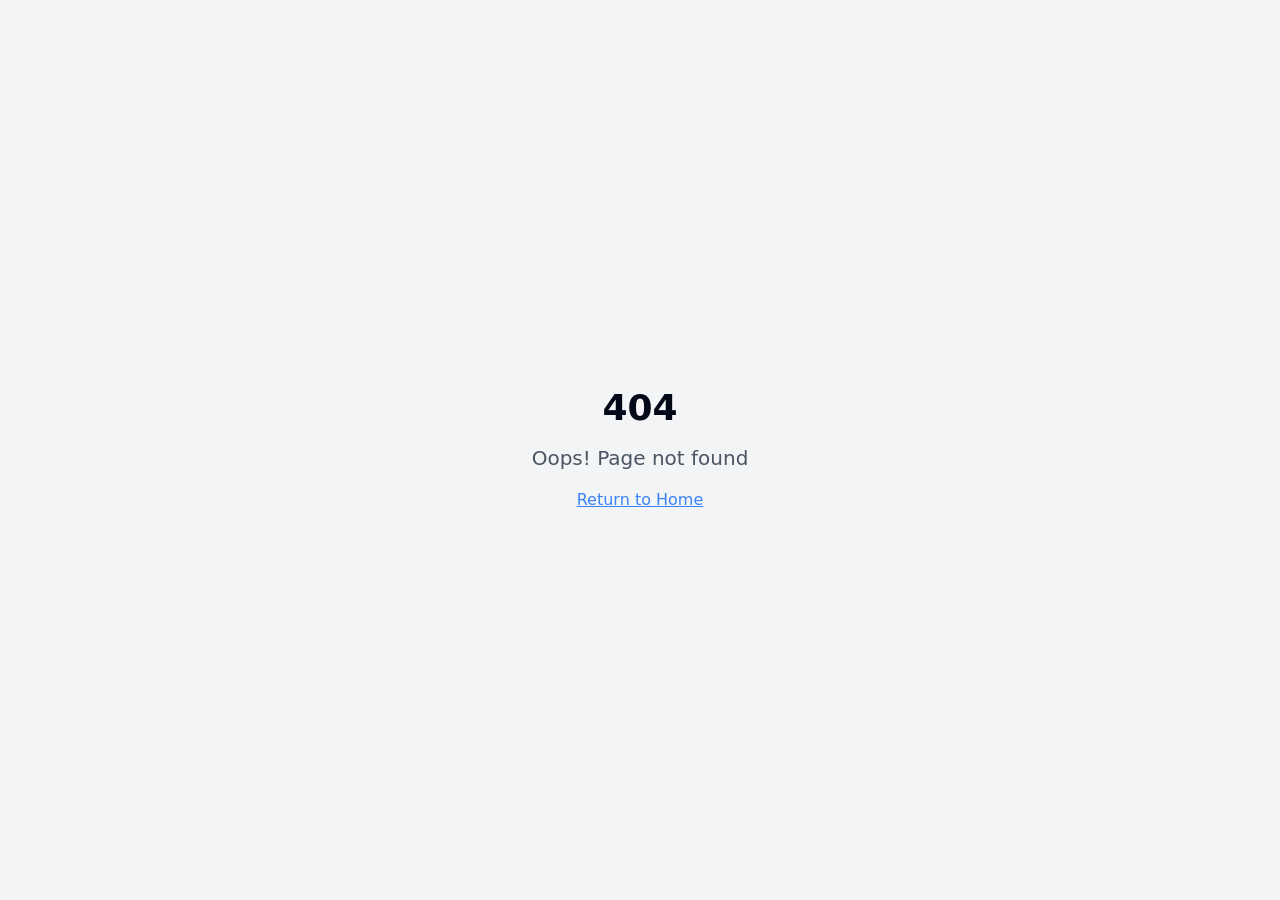
==== index.html @ a204a1ae "Add files via upload" ====
<!DOCTYPE html>
<html lang="en">
  <head>
    <meta charset="UTF-8" />
    <meta name="viewport" content="width=device-width, initial-scale=1.0" />
    <title>Pineappltech | Software & Design Solutions</title>
    <meta name="description" content="Pineappltech - Innovative software and design solutions based in Legazpi City, Philippines." />
    <meta name="author" content="Pineappltech" />

    <meta property="og:title" content="Pineappltech | Software & Design Solutions" />
    <meta property="og:description" content="Innovative software and design solutions based in Legazpi City, Philippines." />
    <meta property="og:type" content="website" />
    <meta property="og:image" content="https://lovable.dev/opengraph-image-p98pqg.png" />

    <meta name="twitter:card" content="summary_large_image" />
    <meta name="twitter:site" content="@pineappltech" />
    <meta name="twitter:image" content="https://lovable.dev/opengraph-image-p98pqg.png" />
    <script type="module" crossorigin src="/assets/index-z-Ep_BTR.js"></script>
    <link rel="stylesheet" crossorigin href="/assets/index-D2oBpEpX.css">
  </head>

  <body>
    <div id="root"></div>
    <!-- IMPORTANT: DO NOT REMOVE THIS SCRIPT TAG OR THIS VERY COMMENT! -->
    <script src="https://cdn.gpteng.co/gptengineer.js" type="module"></script>
  </body>
</html>
---- assets/index-D2oBpEpX.css ----
*,:before,:after{--tw-border-spacing-x: 0;--tw-border-spacing-y: 0;--tw-translate-x: 0;--tw-translate-y: 0;--tw-rotate: 0;--tw-skew-x: 0;--tw-skew-y: 0;--tw-scale-x: 1;--tw-scale-y: 1;--tw-pan-x: ;--tw-pan-y: ;--tw-pinch-zoom: ;--tw-scroll-snap-strictness: proximity;--tw-gradient-from-position: ;--tw-gradient-via-position: ;--tw-gradient-to-position: ;--tw-ordinal: ;--tw-slashed-zero: ;--tw-numeric-figure: ;--tw-numeric-spacing: ;--tw-numeric-fraction: ;--tw-ring-inset: ;--tw-ring-offset-width: 0px;--tw-ring-offset-color: #fff;--tw-ring-color: rgb(59 130 246 / .5);--tw-ring-offset-shadow: 0 0 #0000;--tw-ring-shadow: 0 0 #0000;--tw-shadow: 0 0 #0000;--tw-shadow-colored: 0 0 #0000;--tw-blur: ;--tw-brightness: ;--tw-contrast: ;--tw-grayscale: ;--tw-hue-rotate: ;--tw-invert: ;--tw-saturate: ;--tw-sepia: ;--tw-drop-shadow: ;--tw-backdrop-blur: ;--tw-backdrop-brightness: ;--tw-backdrop-contrast: ;--tw-backdrop-grayscale: ;--tw-backdrop-hue-rotate: ;--tw-backdrop-invert: ;--tw-backdrop-opacity: ;--tw-backdrop-saturate: ;--tw-backdrop-sepia: ;--tw-contain-size: ;--tw-contain-layout: ;--tw-contain-paint: ;--tw-contain-style: }::backdrop{--tw-border-spacing-x: 0;--tw-border-spacing-y: 0;--tw-translate-x: 0;--tw-translate-y: 0;--tw-rotate: 0;--tw-skew-x: 0;--tw-skew-y: 0;--tw-scale-x: 1;--tw-scale-y: 1;--tw-pan-x: ;--tw-pan-y: ;--tw-pinch-zoom: ;--tw-scroll-snap-strictness: proximity;--tw-gradient-from-position: ;--tw-gradient-via-position: ;--tw-gradient-to-position: ;--tw-ordinal: ;--tw-slashed-zero: ;--tw-numeric-figure: ;--tw-numeric-spacing: ;--tw-numeric-fraction: ;--tw-ring-inset: ;--tw-ring-offset-width: 0px;--tw-ring-offset-color: #fff;--tw-ring-color: rgb(59 130 246 / .5);--tw-ring-offset-shadow: 0 0 #0000;--tw-ring-shadow: 0 0 #0000;--tw-shadow: 0 0 #0000;--tw-shadow-colored: 0 0 #0000;--tw-blur: ;--tw-brightness: ;--tw-contrast: ;--tw-grayscale: ;--tw-hue-rotate: ;--tw-invert: ;--tw-saturate: ;--tw-sepia: ;--tw-drop-shadow: ;--tw-backdrop-blur: ;--tw-backdrop-brightness: ;--tw-backdrop-contrast: ;--tw-backdrop-grayscale: ;--tw-backdrop-hue-rotate: ;--tw-backdrop-invert: ;--tw-backdrop-opacity: ;--tw-backdrop-saturate: ;--tw-backdrop-sepia: ;--tw-contain-size: ;--tw-contain-layout: ;--tw-contain-paint: ;--tw-contain-style: }*,:before,:after{box-sizing:border-box;border-width:0;border-style:solid;border-color:#e5e7eb}:before,:after{--tw-content: ""}html,:host{line-height:1.5;-webkit-text-size-adjust:100%;-moz-tab-size:4;-o-tab-size:4;tab-size:4;font-family:ui-sans-serif,system-ui,sans-serif,"Apple Color Emoji","Segoe UI Emoji",Segoe UI Symbol,"Noto Color Emoji";font-feature-settings:normal;font-variation-settings:normal;-webkit-tap-highlight-color:transparent}body{margin:0;line-height:inherit}hr{height:0;color:inherit;border-top-width:1px}abbr:where([title]){-webkit-text-decoration:underline dotted;text-decoration:underline dotted}h1,h2,h3,h4,h5,h6{font-size:inherit;font-weight:inherit}a{color:inherit;text-decoration:inherit}b,strong{font-weight:bolder}code,kbd,samp,pre{font-family:ui-monospace,SFMono-Regular,Menlo,Monaco,Consolas,Liberation Mono,Courier New,monospace;font-feature-settings:normal;font-variation-settings:normal;font-size:1em}small{font-size:80%}sub,sup{font-size:75%;line-height:0;position:relative;vertical-align:baseline}sub{bottom:-.25em}sup{top:-.5em}table{text-indent:0;border-color:inherit;border-collapse:collapse}button,input,optgroup,select,textarea{font-family:inherit;font-feature-settings:inherit;font-variation-settings:inherit;font-size:100%;font-weight:inherit;line-height:inherit;letter-spacing:inherit;color:inherit;margin:0;padding:0}button,select{text-transform:none}button,input:where([type=button]),input:where([type=reset]),input:where([type=submit]){-webkit-appearance:button;background-color:transparent;background-image:none}:-moz-focusring{outline:auto}:-moz-ui-invalid{box-shadow:none}progress{vertical-align:baseline}::-webkit-inner-spin-button,::-webkit-outer-spin-button{height:auto}[type=search]{-webkit-appearance:textfield;outline-offset:-2px}::-webkit-search-decoration{-webkit-appearance:none}::-webkit-file-upload-button{-webkit-appearance:button;font:inherit}summary{display:list-item}blockquote,dl,dd,h1,h2,h3,h4,h5,h6,hr,figure,p,pre{margin:0}fieldset{margin:0;padding:0}legend{padding:0}ol,ul,menu{list-style:none;margin:0;padding:0}dialog{padding:0}textarea{resize:vertical}input::-moz-placeholder,textarea::-moz-placeholder{opacity:1;color:#9ca3af}input::placeholder,textarea::placeholder{opacity:1;color:#9ca3af}button,[role=button]{cursor:pointer}:disabled{cursor:default}img,svg,video,canvas,audio,iframe,embed,object{display:block;vertical-align:middle}img,video{max-width:100%;height:auto}[hidden]:where(:not([hidden=until-found])){display:none}:root{--background: 0 0% 100%;--foreground: 222.2 84% 4.9%;--card: 0 0% 100%;--card-foreground: 222.2 84% 4.9%;--popover: 0 0% 100%;--popover-foreground: 222.2 84% 4.9%;--primary: 222.2 47.4% 11.2%;--primary-foreground: 210 40% 98%;--secondary: 210 40% 96.1%;--secondary-foreground: 222.2 47.4% 11.2%;--muted: 210 40% 96.1%;--muted-foreground: 215.4 16.3% 46.9%;--accent: 210 40% 96.1%;--accent-foreground: 222.2 47.4% 11.2%;--destructive: 0 84.2% 60.2%;--destructive-foreground: 210 40% 98%;--border: 214.3 31.8% 91.4%;--input: 214.3 31.8% 91.4%;--ring: 222.2 84% 4.9%;--radius: .5rem;--sidebar-background: 0 0% 98%;--sidebar-foreground: 240 5.3% 26.1%;--sidebar-primary: 240 5.9% 10%;--sidebar-primary-foreground: 0 0% 98%;--sidebar-accent: 240 4.8% 95.9%;--sidebar-accent-foreground: 240 5.9% 10%;--sidebar-border: 220 13% 91%;--sidebar-ring: 217.2 91.2% 59.8%}.dark{--background: 222.2 84% 4.9%;--foreground: 210 40% 98%;--card: 222.2 84% 4.9%;--card-foreground: 210 40% 98%;--popover: 222.2 84% 4.9%;--popover-foreground: 210 40% 98%;--primary: 210 40% 98%;--primary-foreground: 222.2 47.4% 11.2%;--secondary: 217.2 32.6% 17.5%;--secondary-foreground: 210 40% 98%;--muted: 217.2 32.6% 17.5%;--muted-foreground: 215 20.2% 65.1%;--accent: 217.2 32.6% 17.5%;--accent-foreground: 210 40% 98%;--destructive: 0 62.8% 30.6%;--destructive-foreground: 210 40% 98%;--border: 217.2 32.6% 17.5%;--input: 217.2 32.6% 17.5%;--ring: 212.7 26.8% 83.9%;--sidebar-background: 240 5.9% 10%;--sidebar-foreground: 240 4.8% 95.9%;--sidebar-primary: 224.3 76.3% 48%;--sidebar-primary-foreground: 0 0% 100%;--sidebar-accent: 240 3.7% 15.9%;--sidebar-accent-foreground: 240 4.8% 95.9%;--sidebar-border: 240 3.7% 15.9%;--sidebar-ring: 217.2 91.2% 59.8%}*{border-color:hsl(var(--border))}body{background-color:hsl(var(--background));color:hsl(var(--foreground))}.container{width:100%;margin-right:auto;margin-left:auto;padding-right:2rem;padding-left:2rem}@media (min-width: 1400px){.container{max-width:1400px}}.sr-only{position:absolute;width:1px;height:1px;padding:0;margin:-1px;overflow:hidden;clip:rect(0,0,0,0);white-space:nowrap;border-width:0}.pointer-events-none{pointer-events:none}.pointer-events-auto{pointer-events:auto}.visible{visibility:visible}.invisible{visibility:hidden}.fixed{position:fixed}.absolute{position:absolute}.relative{position:relative}.-inset-4{top:-1rem;right:-1rem;bottom:-1rem;left:-1rem}.inset-0{top:0;right:0;bottom:0;left:0}.inset-x-0{left:0;right:0}.inset-y-0{top:0;bottom:0}.-bottom-12{bottom:-3rem}.-left-12{left:-3rem}.-right-12{right:-3rem}.-top-12{top:-3rem}.bottom-0{bottom:0}.bottom-10{bottom:2.5rem}.left-0{left:0}.left-1{left:.25rem}.left-1\/2{left:50%}.left-2{left:.5rem}.left-\[50\%\]{left:50%}.right-0{right:0}.right-1{right:.25rem}.right-2{right:.5rem}.right-3{right:.75rem}.right-4{right:1rem}.top-0{top:0}.top-1\.5{top:.375rem}.top-1\/2{top:50%}.top-2{top:.5rem}.top-3\.5{top:.875rem}.top-4{top:1rem}.top-\[1px\]{top:1px}.top-\[50\%\]{top:50%}.top-\[60\%\]{top:60%}.top-full{top:100%}.z-10{z-index:10}.z-20{z-index:20}.z-50{z-index:50}.z-\[100\]{z-index:100}.z-\[1\]{z-index:1}.order-1{order:1}.order-2{order:2}.-mx-1{margin-left:-.25rem;margin-right:-.25rem}.mx-2{margin-left:.5rem;margin-right:.5rem}.mx-3\.5{margin-left:.875rem;margin-right:.875rem}.mx-auto{margin-left:auto;margin-right:auto}.my-0\.5{margin-top:.125rem;margin-bottom:.125rem}.my-1{margin-top:.25rem;margin-bottom:.25rem}.my-6{margin-top:1.5rem;margin-bottom:1.5rem}.-ml-4{margin-left:-1rem}.-mt-4{margin-top:-1rem}.mb-1{margin-bottom:.25rem}.mb-12{margin-bottom:3rem}.mb-2{margin-bottom:.5rem}.mb-3{margin-bottom:.75rem}.mb-4{margin-bottom:1rem}.mb-6{margin-bottom:1.5rem}.mb-8{margin-bottom:2rem}.ml-1{margin-left:.25rem}.ml-auto{margin-left:auto}.mr-2{margin-right:.5rem}.mr-3{margin-right:.75rem}.mt-1{margin-top:.25rem}.mt-1\.5{margin-top:.375rem}.mt-12{margin-top:3rem}.mt-2{margin-top:.5rem}.mt-24{margin-top:6rem}.mt-3{margin-top:.75rem}.mt-4{margin-top:1rem}.mt-6{margin-top:1.5rem}.mt-8{margin-top:2rem}.mt-auto{margin-top:auto}.block{display:block}.flex{display:flex}.inline-flex{display:inline-flex}.table{display:table}.grid{display:grid}.hidden{display:none}.aspect-square{aspect-ratio:1 / 1}.aspect-video{aspect-ratio:16 / 9}.size-4{width:1rem;height:1rem}.h-1{height:.25rem}.h-1\.5{height:.375rem}.h-10{height:2.5rem}.h-11{height:2.75rem}.h-12{height:3rem}.h-2{height:.5rem}.h-2\.5{height:.625rem}.h-3{height:.75rem}.h-3\.5{height:.875rem}.h-4{height:1rem}.h-40{height:10rem}.h-5{height:1.25rem}.h-6{height:1.5rem}.h-7{height:1.75rem}.h-8{height:2rem}.h-9{height:2.25rem}.h-\[1px\]{height:1px}.h-\[var\(--radix-navigation-menu-viewport-height\)\]{height:var(--radix-navigation-menu-viewport-height)}.h-\[var\(--radix-select-trigger-height\)\]{height:var(--radix-select-trigger-height)}.h-auto{height:auto}.h-full{height:100%}.h-px{height:1px}.h-svh{height:100svh}.max-h-96{max-height:24rem}.max-h-\[300px\]{max-height:300px}.max-h-screen{max-height:100vh}.min-h-0{min-height:0px}.min-h-\[120px\]{min-height:120px}.min-h-\[80px\]{min-height:80px}.min-h-\[90vh\]{min-height:90vh}.min-h-screen{min-height:100vh}.min-h-svh{min-height:100svh}.w-0{width:0px}.w-1{width:.25rem}.w-10{width:2.5rem}.w-11{width:2.75rem}.w-2{width:.5rem}.w-2\.5{width:.625rem}.w-3{width:.75rem}.w-3\.5{width:.875rem}.w-3\/4{width:75%}.w-4{width:1rem}.w-40{width:10rem}.w-5{width:1.25rem}.w-64{width:16rem}.w-7{width:1.75rem}.w-72{width:18rem}.w-8{width:2rem}.w-9{width:2.25rem}.w-\[--sidebar-width\]{width:var(--sidebar-width)}.w-\[100px\]{width:100px}.w-\[1px\]{width:1px}.w-auto{width:auto}.w-full{width:100%}.w-max{width:-moz-max-content;width:max-content}.w-px{width:1px}.min-w-0{min-width:0px}.min-w-5{min-width:1.25rem}.min-w-\[12rem\]{min-width:12rem}.min-w-\[8rem\]{min-width:8rem}.min-w-\[var\(--radix-select-trigger-width\)\]{min-width:var(--radix-select-trigger-width)}.max-w-2xl{max-width:42rem}.max-w-3xl{max-width:48rem}.max-w-\[--skeleton-width\]{max-width:var(--skeleton-width)}.max-w-\[200px\]{max-width:200px}.max-w-lg{max-width:32rem}.max-w-max{max-width:-moz-max-content;max-width:max-content}.max-w-xs{max-width:20rem}.flex-1{flex:1 1 0%}.shrink-0{flex-shrink:0}.grow{flex-grow:1}.grow-0{flex-grow:0}.basis-full{flex-basis:100%}.caption-bottom{caption-side:bottom}.border-collapse{border-collapse:collapse}.-translate-x-1\/2{--tw-translate-x: -50%;transform:translate(var(--tw-translate-x),var(--tw-translate-y)) rotate(var(--tw-rotate)) skew(var(--tw-skew-x)) skewY(var(--tw-skew-y)) scaleX(var(--tw-scale-x)) scaleY(var(--tw-scale-y))}.-translate-x-px{--tw-translate-x: -1px;transform:translate(var(--tw-translate-x),var(--tw-translate-y)) rotate(var(--tw-rotate)) skew(var(--tw-skew-x)) skewY(var(--tw-skew-y)) scaleX(var(--tw-scale-x)) scaleY(var(--tw-scale-y))}.-translate-y-1\/2{--tw-translate-y: -50%;transform:translate(var(--tw-translate-x),var(--tw-translate-y)) rotate(var(--tw-rotate)) skew(var(--tw-skew-x)) skewY(var(--tw-skew-y)) scaleX(var(--tw-scale-x)) scaleY(var(--tw-scale-y))}.translate-x-\[-50\%\]{--tw-translate-x: -50%;transform:translate(var(--tw-translate-x),var(--tw-translate-y)) rotate(var(--tw-rotate)) skew(var(--tw-skew-x)) skewY(var(--tw-skew-y)) scaleX(var(--tw-scale-x)) scaleY(var(--tw-scale-y))}.translate-x-px{--tw-translate-x: 1px;transform:translate(var(--tw-translate-x),var(--tw-translate-y)) rotate(var(--tw-rotate)) skew(var(--tw-skew-x)) skewY(var(--tw-skew-y)) scaleX(var(--tw-scale-x)) scaleY(var(--tw-scale-y))}.translate-y-\[-50\%\]{--tw-translate-y: -50%;transform:translate(var(--tw-translate-x),var(--tw-translate-y)) rotate(var(--tw-rotate)) skew(var(--tw-skew-x)) skewY(var(--tw-skew-y)) scaleX(var(--tw-scale-x)) scaleY(var(--tw-scale-y))}.rotate-45{--tw-rotate: 45deg;transform:translate(var(--tw-translate-x),var(--tw-translate-y)) rotate(var(--tw-rotate)) skew(var(--tw-skew-x)) skewY(var(--tw-skew-y)) scaleX(var(--tw-scale-x)) scaleY(var(--tw-scale-y))}.rotate-90{--tw-rotate: 90deg;transform:translate(var(--tw-translate-x),var(--tw-translate-y)) rotate(var(--tw-rotate)) skew(var(--tw-skew-x)) skewY(var(--tw-skew-y)) scaleX(var(--tw-scale-x)) scaleY(var(--tw-scale-y))}.transform{transform:translate(var(--tw-translate-x),var(--tw-translate-y)) rotate(var(--tw-rotate)) skew(var(--tw-skew-x)) skewY(var(--tw-skew-y)) scaleX(var(--tw-scale-x)) scaleY(var(--tw-scale-y))}@keyframes bounce{0%,to{transform:translateY(-25%);animation-timing-function:cubic-bezier(.8,0,1,1)}50%{transform:none;animation-timing-function:cubic-bezier(0,0,.2,1)}}.animate-bounce{animation:bounce 1s infinite}@keyframes fade-in{0%{opacity:0;transform:translateY(10px)}to{opacity:1;transform:translateY(0)}}.animate-fade-in{animation:fade-in .6s ease-out}@keyframes pulse{50%{opacity:.5}}.animate-pulse{animation:pulse 2s cubic-bezier(.4,0,.6,1) infinite}.cursor-default{cursor:default}.cursor-pointer{cursor:pointer}.touch-none{touch-action:none}.select-none{-webkit-user-select:none;-moz-user-select:none;user-select:none}.list-none{list-style-type:none}.grid-cols-1{grid-template-columns:repeat(1,minmax(0,1fr))}.grid-cols-2{grid-template-columns:repeat(2,minmax(0,1fr))}.flex-row{flex-direction:row}.flex-col{flex-direction:column}.flex-col-reverse{flex-direction:column-reverse}.flex-wrap{flex-wrap:wrap}.items-start{align-items:flex-start}.items-end{align-items:flex-end}.items-center{align-items:center}.items-stretch{align-items:stretch}.justify-center{justify-content:center}.justify-between{justify-content:space-between}.gap-1{gap:.25rem}.gap-1\.5{gap:.375rem}.gap-2{gap:.5rem}.gap-3{gap:.75rem}.gap-4{gap:1rem}.gap-6{gap:1.5rem}.gap-8{gap:2rem}.space-x-1>:not([hidden])~:not([hidden]){--tw-space-x-reverse: 0;margin-right:calc(.25rem * var(--tw-space-x-reverse));margin-left:calc(.25rem * calc(1 - var(--tw-space-x-reverse)))}.space-x-4>:not([hidden])~:not([hidden]){--tw-space-x-reverse: 0;margin-right:calc(1rem * var(--tw-space-x-reverse));margin-left:calc(1rem * calc(1 - var(--tw-space-x-reverse)))}.space-y-1>:not([hidden])~:not([hidden]){--tw-space-y-reverse: 0;margin-top:calc(.25rem * calc(1 - var(--tw-space-y-reverse)));margin-bottom:calc(.25rem * var(--tw-space-y-reverse))}.space-y-1\.5>:not([hidden])~:not([hidden]){--tw-space-y-reverse: 0;margin-top:calc(.375rem * calc(1 - var(--tw-space-y-reverse)));margin-bottom:calc(.375rem * var(--tw-space-y-reverse))}.space-y-2>:not([hidden])~:not([hidden]){--tw-space-y-reverse: 0;margin-top:calc(.5rem * calc(1 - var(--tw-space-y-reverse)));margin-bottom:calc(.5rem * var(--tw-space-y-reverse))}.space-y-3>:not([hidden])~:not([hidden]){--tw-space-y-reverse: 0;margin-top:calc(.75rem * calc(1 - var(--tw-space-y-reverse)));margin-bottom:calc(.75rem * var(--tw-space-y-reverse))}.space-y-4>:not([hidden])~:not([hidden]){--tw-space-y-reverse: 0;margin-top:calc(1rem * calc(1 - var(--tw-space-y-reverse)));margin-bottom:calc(1rem * var(--tw-space-y-reverse))}.overflow-auto{overflow:auto}.overflow-hidden{overflow:hidden}.overflow-y-auto{overflow-y:auto}.overflow-x-hidden{overflow-x:hidden}.whitespace-nowrap{white-space:nowrap}.break-words{overflow-wrap:break-word}.rounded-2xl{border-radius:1rem}.rounded-\[2px\]{border-radius:2px}.rounded-\[inherit\]{border-radius:inherit}.rounded-full{border-radius:9999px}.rounded-lg{border-radius:var(--radius)}.rounded-md{border-radius:calc(var(--radius) - 2px)}.rounded-sm{border-radius:calc(var(--radius) - 4px)}.rounded-xl{border-radius:.75rem}.rounded-t-\[10px\]{border-top-left-radius:10px;border-top-right-radius:10px}.rounded-tl-sm{border-top-left-radius:calc(var(--radius) - 4px)}.border{border-width:1px}.border-2{border-width:2px}.border-\[1\.5px\]{border-width:1.5px}.border-y{border-top-width:1px;border-bottom-width:1px}.border-b{border-bottom-width:1px}.border-l{border-left-width:1px}.border-r{border-right-width:1px}.border-t{border-top-width:1px}.border-dashed{border-style:dashed}.border-none{border-style:none}.border-\[--color-border\]{border-color:var(--color-border)}.border-border\/50{border-color:hsl(var(--border) / .5)}.border-destructive{border-color:hsl(var(--destructive))}.border-destructive\/50{border-color:hsl(var(--destructive) / .5)}.border-gray-800{--tw-border-opacity: 1;border-color:rgb(31 41 55 / var(--tw-border-opacity, 1))}.border-input{border-color:hsl(var(--input))}.border-pineappl-green{--tw-border-opacity: 1;border-color:rgb(40 167 69 / var(--tw-border-opacity, 1))}.border-primary{border-color:hsl(var(--primary))}.border-sidebar-border{border-color:hsl(var(--sidebar-border))}.border-transparent{border-color:transparent}.border-l-transparent{border-left-color:transparent}.border-t-transparent{border-top-color:transparent}.bg-\[--color-bg\]{background-color:var(--color-bg)}.bg-accent{background-color:hsl(var(--accent))}.bg-background{background-color:hsl(var(--background))}.bg-black\/80{background-color:#000c}.bg-border{background-color:hsl(var(--border))}.bg-card{background-color:hsl(var(--card))}.bg-destructive{background-color:hsl(var(--destructive))}.bg-foreground{background-color:hsl(var(--foreground))}.bg-gray-100{--tw-bg-opacity: 1;background-color:rgb(243 244 246 / var(--tw-bg-opacity, 1))}.bg-gray-50{--tw-bg-opacity: 1;background-color:rgb(249 250 251 / var(--tw-bg-opacity, 1))}.bg-gray-900{--tw-bg-opacity: 1;background-color:rgb(17 24 39 / var(--tw-bg-opacity, 1))}.bg-muted{background-color:hsl(var(--muted))}.bg-muted\/50{background-color:hsl(var(--muted) / .5)}.bg-pineappl-green{--tw-bg-opacity: 1;background-color:rgb(40 167 69 / var(--tw-bg-opacity, 1))}.bg-pineappl-green\/20{background-color:#28a74533}.bg-pineappl-green\/5{background-color:#28a7450d}.bg-pineappl-yellow\/10{background-color:#ffcc001a}.bg-pineappl-yellow\/20{background-color:#fc03}.bg-popover{background-color:hsl(var(--popover))}.bg-primary{background-color:hsl(var(--primary))}.bg-secondary{background-color:hsl(var(--secondary))}.bg-sidebar{background-color:hsl(var(--sidebar-background))}.bg-sidebar-border{background-color:hsl(var(--sidebar-border))}.bg-transparent{background-color:transparent}.bg-white{--tw-bg-opacity: 1;background-color:rgb(255 255 255 / var(--tw-bg-opacity, 1))}.bg-white\/95{background-color:#fffffff2}.bg-gradient-to-b{background-image:linear-gradient(to bottom,var(--tw-gradient-stops))}.bg-gradient-to-r{background-image:linear-gradient(to right,var(--tw-gradient-stops))}.from-gray-50{--tw-gradient-from: #f9fafb var(--tw-gradient-from-position);--tw-gradient-to: rgb(249 250 251 / 0) var(--tw-gradient-to-position);--tw-gradient-stops: var(--tw-gradient-from), var(--tw-gradient-to)}.from-pineappl-yellow{--tw-gradient-from: #FFCC00 var(--tw-gradient-from-position);--tw-gradient-to: rgb(255 204 0 / 0) var(--tw-gradient-to-position);--tw-gradient-stops: var(--tw-gradient-from), var(--tw-gradient-to)}.to-pineappl-green{--tw-gradient-to: #28A745 var(--tw-gradient-to-position)}.to-white{--tw-gradient-to: #fff var(--tw-gradient-to-position)}.bg-clip-text{-webkit-background-clip:text;background-clip:text}.fill-current{fill:currentColor}.object-contain{-o-object-fit:contain;object-fit:contain}.p-0{padding:0}.p-1{padding:.25rem}.p-2{padding:.5rem}.p-3{padding:.75rem}.p-4{padding:1rem}.p-5{padding:1.25rem}.p-6{padding:1.5rem}.p-\[1px\]{padding:1px}.px-1{padding-left:.25rem;padding-right:.25rem}.px-2{padding-left:.5rem;padding-right:.5rem}.px-2\.5{padding-left:.625rem;padding-right:.625rem}.px-3{padding-left:.75rem;padding-right:.75rem}.px-4{padding-left:1rem;padding-right:1rem}.px-5{padding-left:1.25rem;padding-right:1.25rem}.px-8{padding-left:2rem;padding-right:2rem}.py-0\.5{padding-top:.125rem;padding-bottom:.125rem}.py-1{padding-top:.25rem;padding-bottom:.25rem}.py-1\.5{padding-top:.375rem;padding-bottom:.375rem}.py-10{padding-top:2.5rem;padding-bottom:2.5rem}.py-12{padding-top:3rem;padding-bottom:3rem}.py-16{padding-top:4rem;padding-bottom:4rem}.py-2{padding-top:.5rem;padding-bottom:.5rem}.py-3{padding-top:.75rem;padding-bottom:.75rem}.py-4{padding-top:1rem;padding-bottom:1rem}.py-6{padding-top:1.5rem;padding-bottom:1.5rem}.pb-3{padding-bottom:.75rem}.pb-4{padding-bottom:1rem}.pl-2\.5{padding-left:.625rem}.pl-4{padding-left:1rem}.pl-8{padding-left:2rem}.pr-2{padding-right:.5rem}.pr-2\.5{padding-right:.625rem}.pr-8{padding-right:2rem}.pt-0{padding-top:0}.pt-1{padding-top:.25rem}.pt-20{padding-top:5rem}.pt-3{padding-top:.75rem}.pt-4{padding-top:1rem}.text-left{text-align:left}.text-center{text-align:center}.align-middle{vertical-align:middle}.font-mono{font-family:ui-monospace,SFMono-Regular,Menlo,Monaco,Consolas,Liberation Mono,Courier New,monospace}.text-2xl{font-size:1.5rem;line-height:2rem}.text-3xl{font-size:1.875rem;line-height:2.25rem}.text-4xl{font-size:2.25rem;line-height:2.5rem}.text-\[0\.8rem\]{font-size:.8rem}.text-base{font-size:1rem;line-height:1.5rem}.text-lg{font-size:1.125rem;line-height:1.75rem}.text-sm{font-size:.875rem;line-height:1.25rem}.text-xl{font-size:1.25rem;line-height:1.75rem}.text-xs{font-size:.75rem;line-height:1rem}.font-bold{font-weight:700}.font-medium{font-weight:500}.font-normal{font-weight:400}.font-semibold{font-weight:600}.uppercase{text-transform:uppercase}.tabular-nums{--tw-numeric-spacing: tabular-nums;font-variant-numeric:var(--tw-ordinal) var(--tw-slashed-zero) var(--tw-numeric-figure) var(--tw-numeric-spacing) var(--tw-numeric-fraction)}.leading-none{line-height:1}.leading-tight{line-height:1.25}.tracking-tight{letter-spacing:-.025em}.tracking-wider{letter-spacing:.05em}.tracking-widest{letter-spacing:.1em}.text-accent-foreground{color:hsl(var(--accent-foreground))}.text-blue-500{--tw-text-opacity: 1;color:rgb(59 130 246 / var(--tw-text-opacity, 1))}.text-card-foreground{color:hsl(var(--card-foreground))}.text-current{color:currentColor}.text-destructive{color:hsl(var(--destructive))}.text-destructive-foreground{color:hsl(var(--destructive-foreground))}.text-foreground{color:hsl(var(--foreground))}.text-foreground\/50{color:hsl(var(--foreground) / .5)}.text-gray-200{--tw-text-opacity: 1;color:rgb(229 231 235 / var(--tw-text-opacity, 1))}.text-gray-400{--tw-text-opacity: 1;color:rgb(156 163 175 / var(--tw-text-opacity, 1))}.text-gray-600{--tw-text-opacity: 1;color:rgb(75 85 99 / var(--tw-text-opacity, 1))}.text-gray-700{--tw-text-opacity: 1;color:rgb(55 65 81 / var(--tw-text-opacity, 1))}.text-gray-900{--tw-text-opacity: 1;color:rgb(17 24 39 / var(--tw-text-opacity, 1))}.text-muted-foreground{color:hsl(var(--muted-foreground))}.text-pineappl-green{--tw-text-opacity: 1;color:rgb(40 167 69 / var(--tw-text-opacity, 1))}.text-pineappl-yellow{--tw-text-opacity: 1;color:rgb(255 204 0 / var(--tw-text-opacity, 1))}.text-popover-foreground{color:hsl(var(--popover-foreground))}.text-primary{color:hsl(var(--primary))}.text-primary-foreground{color:hsl(var(--primary-foreground))}.text-secondary-foreground{color:hsl(var(--secondary-foreground))}.text-sidebar-foreground{color:hsl(var(--sidebar-foreground))}.text-sidebar-foreground\/70{color:hsl(var(--sidebar-foreground) / .7)}.text-transparent{color:transparent}.text-white{--tw-text-opacity: 1;color:rgb(255 255 255 / var(--tw-text-opacity, 1))}.underline{text-decoration-line:underline}.underline-offset-4{text-underline-offset:4px}.opacity-0{opacity:0}.opacity-50{opacity:.5}.opacity-60{opacity:.6}.opacity-70{opacity:.7}.opacity-90{opacity:.9}.shadow-\[0_0_0_1px_hsl\(var\(--sidebar-border\)\)\]{--tw-shadow: 0 0 0 1px hsl(var(--sidebar-border));--tw-shadow-colored: 0 0 0 1px var(--tw-shadow-color);box-shadow:var(--tw-ring-offset-shadow, 0 0 #0000),var(--tw-ring-shadow, 0 0 #0000),var(--tw-shadow)}.shadow-lg{--tw-shadow: 0 10px 15px -3px rgb(0 0 0 / .1), 0 4px 6px -4px rgb(0 0 0 / .1);--tw-shadow-colored: 0 10px 15px -3px var(--tw-shadow-color), 0 4px 6px -4px var(--tw-shadow-color);box-shadow:var(--tw-ring-offset-shadow, 0 0 #0000),var(--tw-ring-shadow, 0 0 #0000),var(--tw-shadow)}.shadow-md{--tw-shadow: 0 4px 6px -1px rgb(0 0 0 / .1), 0 2px 4px -2px rgb(0 0 0 / .1);--tw-shadow-colored: 0 4px 6px -1px var(--tw-shadow-color), 0 2px 4px -2px var(--tw-shadow-color);box-shadow:var(--tw-ring-offset-shadow, 0 0 #0000),var(--tw-ring-shadow, 0 0 #0000),var(--tw-shadow)}.shadow-none{--tw-shadow: 0 0 #0000;--tw-shadow-colored: 0 0 #0000;box-shadow:var(--tw-ring-offset-shadow, 0 0 #0000),var(--tw-ring-shadow, 0 0 #0000),var(--tw-shadow)}.shadow-sm{--tw-shadow: 0 1px 2px 0 rgb(0 0 0 / .05);--tw-shadow-colored: 0 1px 2px 0 var(--tw-shadow-color);box-shadow:var(--tw-ring-offset-shadow, 0 0 #0000),var(--tw-ring-shadow, 0 0 #0000),var(--tw-shadow)}.shadow-xl{--tw-shadow: 0 20px 25px -5px rgb(0 0 0 / .1), 0 8px 10px -6px rgb(0 0 0 / .1);--tw-shadow-colored: 0 20px 25px -5px var(--tw-shadow-color), 0 8px 10px -6px var(--tw-shadow-color);box-shadow:var(--tw-ring-offset-shadow, 0 0 #0000),var(--tw-ring-shadow, 0 0 #0000),var(--tw-shadow)}.outline-none{outline:2px solid transparent;outline-offset:2px}.outline{outline-style:solid}.ring-0{--tw-ring-offset-shadow: var(--tw-ring-inset) 0 0 0 var(--tw-ring-offset-width) var(--tw-ring-offset-color);--tw-ring-shadow: var(--tw-ring-inset) 0 0 0 calc(0px + var(--tw-ring-offset-width)) var(--tw-ring-color);box-shadow:var(--tw-ring-offset-shadow),var(--tw-ring-shadow),var(--tw-shadow, 0 0 #0000)}.ring-2{--tw-ring-offset-shadow: var(--tw-ring-inset) 0 0 0 var(--tw-ring-offset-width) var(--tw-ring-offset-color);--tw-ring-shadow: var(--tw-ring-inset) 0 0 0 calc(2px + var(--tw-ring-offset-width)) var(--tw-ring-color);box-shadow:var(--tw-ring-offset-shadow),var(--tw-ring-shadow),var(--tw-shadow, 0 0 #0000)}.ring-ring{--tw-ring-color: hsl(var(--ring))}.ring-sidebar-ring{--tw-ring-color: hsl(var(--sidebar-ring))}.ring-offset-background{--tw-ring-offset-color: hsl(var(--background))}.blur-xl{--tw-blur: blur(24px);filter:var(--tw-blur) var(--tw-brightness) var(--tw-contrast) var(--tw-grayscale) var(--tw-hue-rotate) var(--tw-invert) var(--tw-saturate) var(--tw-sepia) var(--tw-drop-shadow)}.filter{filter:var(--tw-blur) var(--tw-brightness) var(--tw-contrast) var(--tw-grayscale) var(--tw-hue-rotate) var(--tw-invert) var(--tw-saturate) var(--tw-sepia) var(--tw-drop-shadow)}.transition{transition-property:color,background-color,border-color,text-decoration-color,fill,stroke,opacity,box-shadow,transform,filter,-webkit-backdrop-filter;transition-property:color,background-color,border-color,text-decoration-color,fill,stroke,opacity,box-shadow,transform,filter,backdrop-filter;transition-property:color,background-color,border-color,text-decoration-color,fill,stroke,opacity,box-shadow,transform,filter,backdrop-filter,-webkit-backdrop-filter;transition-timing-function:cubic-bezier(.4,0,.2,1);transition-duration:.15s}.transition-\[left\,right\,width\]{transition-property:left,right,width;transition-timing-function:cubic-bezier(.4,0,.2,1);transition-duration:.15s}.transition-\[margin\,opa\]{transition-property:margin,opa;transition-timing-function:cubic-bezier(.4,0,.2,1);transition-duration:.15s}.transition-\[width\,height\,padding\]{transition-property:width,height,padding;transition-timing-function:cubic-bezier(.4,0,.2,1);transition-duration:.15s}.transition-\[width\]{transition-property:width;transition-timing-function:cubic-bezier(.4,0,.2,1);transition-duration:.15s}.transition-all{transition-property:all;transition-timing-function:cubic-bezier(.4,0,.2,1);transition-duration:.15s}.transition-colors{transition-property:color,background-color,border-color,text-decoration-color,fill,stroke;transition-timing-function:cubic-bezier(.4,0,.2,1);transition-duration:.15s}.transition-opacity{transition-property:opacity;transition-timing-function:cubic-bezier(.4,0,.2,1);transition-duration:.15s}.transition-shadow{transition-property:box-shadow;transition-timing-function:cubic-bezier(.4,0,.2,1);transition-duration:.15s}.transition-transform{transition-property:transform;transition-timing-function:cubic-bezier(.4,0,.2,1);transition-duration:.15s}.duration-1000{transition-duration:1s}.duration-200{transition-duration:.2s}.duration-300{transition-duration:.3s}.duration-500{transition-duration:.5s}.ease-in-out{transition-timing-function:cubic-bezier(.4,0,.2,1)}.ease-linear{transition-timing-function:linear}@keyframes enter{0%{opacity:var(--tw-enter-opacity, 1);transform:translate3d(var(--tw-enter-translate-x, 0),var(--tw-enter-translate-y, 0),0) scale3d(var(--tw-enter-scale, 1),var(--tw-enter-scale, 1),var(--tw-enter-scale, 1)) rotate(var(--tw-enter-rotate, 0))}}@keyframes exit{to{opacity:var(--tw-exit-opacity, 1);transform:translate3d(var(--tw-exit-translate-x, 0),var(--tw-exit-translate-y, 0),0) scale3d(var(--tw-exit-scale, 1),var(--tw-exit-scale, 1),var(--tw-exit-scale, 1)) rotate(var(--tw-exit-rotate, 0))}}.animate-in{animation-name:enter;animation-duration:.15s;--tw-enter-opacity: initial;--tw-enter-scale: initial;--tw-enter-rotate: initial;--tw-enter-translate-x: initial;--tw-enter-translate-y: initial}.fade-in-0{--tw-enter-opacity: 0}.fade-in-80{--tw-enter-opacity: .8}.zoom-in-95{--tw-enter-scale: .95}.duration-1000{animation-duration:1s}.duration-200{animation-duration:.2s}.duration-300{animation-duration:.3s}.duration-500{animation-duration:.5s}.ease-in-out{animation-timing-function:cubic-bezier(.4,0,.2,1)}.ease-linear{animation-timing-function:linear}@keyframes shadowColorChange{0%{box-shadow:0 0 20px #ffba004d}33%{box-shadow:0 0 20px #22c55e4d}66%{box-shadow:0 0 20px #3b82f64d}to{box-shadow:0 0 20px #ffba004d}}.animate-shadow{animation:shadowColorChange 6s infinite}.file\:border-0::file-selector-button{border-width:0px}.file\:bg-transparent::file-selector-button{background-color:transparent}.file\:text-sm::file-selector-button{font-size:.875rem;line-height:1.25rem}.file\:font-medium::file-selector-button{font-weight:500}.file\:text-foreground::file-selector-button{color:hsl(var(--foreground))}.placeholder\:text-muted-foreground::-moz-placeholder{color:hsl(var(--muted-foreground))}.placeholder\:text-muted-foreground::placeholder{color:hsl(var(--muted-foreground))}.after\:absolute:after{content:var(--tw-content);position:absolute}.after\:-inset-2:after{content:var(--tw-content);top:-.5rem;right:-.5rem;bottom:-.5rem;left:-.5rem}.after\:inset-y-0:after{content:var(--tw-content);top:0;bottom:0}.after\:left-1\/2:after{content:var(--tw-content);left:50%}.after\:w-1:after{content:var(--tw-content);width:.25rem}.after\:w-\[2px\]:after{content:var(--tw-content);width:2px}.after\:-translate-x-1\/2:after{content:var(--tw-content);--tw-translate-x: -50%;transform:translate(var(--tw-translate-x),var(--tw-translate-y)) rotate(var(--tw-rotate)) skew(var(--tw-skew-x)) skewY(var(--tw-skew-y)) scaleX(var(--tw-scale-x)) scaleY(var(--tw-scale-y))}.first\:rounded-l-md:first-child{border-top-left-radius:calc(var(--radius) - 2px);border-bottom-left-radius:calc(var(--radius) - 2px)}.first\:border-l:first-child{border-left-width:1px}.last\:rounded-r-md:last-child{border-top-right-radius:calc(var(--radius) - 2px);border-bottom-right-radius:calc(var(--radius) - 2px)}.focus-within\:relative:focus-within{position:relative}.focus-within\:z-20:focus-within{z-index:20}.hover\:bg-accent:hover{background-color:hsl(var(--accent))}.hover\:bg-destructive\/80:hover{background-color:hsl(var(--destructive) / .8)}.hover\:bg-destructive\/90:hover{background-color:hsl(var(--destructive) / .9)}.hover\:bg-muted:hover{background-color:hsl(var(--muted))}.hover\:bg-muted\/50:hover{background-color:hsl(var(--muted) / .5)}.hover\:bg-pineappl-green\/10:hover{background-color:#28a7451a}.hover\:bg-pineappl-green\/90:hover{background-color:#28a745e6}.hover\:bg-primary:hover{background-color:hsl(var(--primary))}.hover\:bg-primary\/80:hover{background-color:hsl(var(--primary) / .8)}.hover\:bg-primary\/90:hover{background-color:hsl(var(--primary) / .9)}.hover\:bg-secondary:hover{background-color:hsl(var(--secondary))}.hover\:bg-secondary\/80:hover{background-color:hsl(var(--secondary) / .8)}.hover\:bg-sidebar-accent:hover{background-color:hsl(var(--sidebar-accent))}.hover\:text-accent-foreground:hover{color:hsl(var(--accent-foreground))}.hover\:text-blue-700:hover{--tw-text-opacity: 1;color:rgb(29 78 216 / var(--tw-text-opacity, 1))}.hover\:text-foreground:hover{color:hsl(var(--foreground))}.hover\:text-muted-foreground:hover{color:hsl(var(--muted-foreground))}.hover\:text-pineappl-green:hover{--tw-text-opacity: 1;color:rgb(40 167 69 / var(--tw-text-opacity, 1))}.hover\:text-pineappl-yellow:hover{--tw-text-opacity: 1;color:rgb(255 204 0 / var(--tw-text-opacity, 1))}.hover\:text-primary-foreground:hover{color:hsl(var(--primary-foreground))}.hover\:text-sidebar-accent-foreground:hover{color:hsl(var(--sidebar-accent-foreground))}.hover\:underline:hover{text-decoration-line:underline}.hover\:opacity-100:hover{opacity:1}.hover\:shadow-\[0_0_0_1px_hsl\(var\(--sidebar-accent\)\)\]:hover{--tw-shadow: 0 0 0 1px hsl(var(--sidebar-accent));--tw-shadow-colored: 0 0 0 1px var(--tw-shadow-color);box-shadow:var(--tw-ring-offset-shadow, 0 0 #0000),var(--tw-ring-shadow, 0 0 #0000),var(--tw-shadow)}.hover\:shadow-xl:hover{--tw-shadow: 0 20px 25px -5px rgb(0 0 0 / .1), 0 8px 10px -6px rgb(0 0 0 / .1);--tw-shadow-colored: 0 20px 25px -5px var(--tw-shadow-color), 0 8px 10px -6px var(--tw-shadow-color);box-shadow:var(--tw-ring-offset-shadow, 0 0 #0000),var(--tw-ring-shadow, 0 0 #0000),var(--tw-shadow)}.hover\:after\:bg-sidebar-border:hover:after{content:var(--tw-content);background-color:hsl(var(--sidebar-border))}.focus\:bg-accent:focus{background-color:hsl(var(--accent))}.focus\:bg-primary:focus{background-color:hsl(var(--primary))}.focus\:text-accent-foreground:focus{color:hsl(var(--accent-foreground))}.focus\:text-primary-foreground:focus{color:hsl(var(--primary-foreground))}.focus\:opacity-100:focus{opacity:1}.focus\:outline-none:focus{outline:2px solid transparent;outline-offset:2px}.focus\:ring-2:focus{--tw-ring-offset-shadow: var(--tw-ring-inset) 0 0 0 var(--tw-ring-offset-width) var(--tw-ring-offset-color);--tw-ring-shadow: var(--tw-ring-inset) 0 0 0 calc(2px + var(--tw-ring-offset-width)) var(--tw-ring-color);box-shadow:var(--tw-ring-offset-shadow),var(--tw-ring-shadow),var(--tw-shadow, 0 0 #0000)}.focus\:ring-ring:focus{--tw-ring-color: hsl(var(--ring))}.focus\:ring-offset-2:focus{--tw-ring-offset-width: 2px}.focus-visible\:outline-none:focus-visible{outline:2px solid transparent;outline-offset:2px}.focus-visible\:ring-1:focus-visible{--tw-ring-offset-shadow: var(--tw-ring-inset) 0 0 0 var(--tw-ring-offset-width) var(--tw-ring-offset-color);--tw-ring-shadow: var(--tw-ring-inset) 0 0 0 calc(1px + var(--tw-ring-offset-width)) var(--tw-ring-color);box-shadow:var(--tw-ring-offset-shadow),var(--tw-ring-shadow),var(--tw-shadow, 0 0 #0000)}.focus-visible\:ring-2:focus-visible{--tw-ring-offset-shadow: var(--tw-ring-inset) 0 0 0 var(--tw-ring-offset-width) var(--tw-ring-offset-color);--tw-ring-shadow: var(--tw-ring-inset) 0 0 0 calc(2px + var(--tw-ring-offset-width)) var(--tw-ring-color);box-shadow:var(--tw-ring-offset-shadow),var(--tw-ring-shadow),var(--tw-shadow, 0 0 #0000)}.focus-visible\:ring-ring:focus-visible{--tw-ring-color: hsl(var(--ring))}.focus-visible\:ring-sidebar-ring:focus-visible{--tw-ring-color: hsl(var(--sidebar-ring))}.focus-visible\:ring-offset-1:focus-visible{--tw-ring-offset-width: 1px}.focus-visible\:ring-offset-2:focus-visible{--tw-ring-offset-width: 2px}.focus-visible\:ring-offset-background:focus-visible{--tw-ring-offset-color: hsl(var(--background))}.active\:bg-sidebar-accent:active{background-color:hsl(var(--sidebar-accent))}.active\:text-sidebar-accent-foreground:active{color:hsl(var(--sidebar-accent-foreground))}.disabled\:pointer-events-none:disabled{pointer-events:none}.disabled\:cursor-not-allowed:disabled{cursor:not-allowed}.disabled\:opacity-50:disabled{opacity:.5}.group\/menu-item:focus-within .group-focus-within\/menu-item\:opacity-100{opacity:1}.group:hover .group-hover\:w-full{width:100%}.group:hover .group-hover\:text-pineappl-green{--tw-text-opacity: 1;color:rgb(40 167 69 / var(--tw-text-opacity, 1))}.group\/menu-item:hover .group-hover\/menu-item\:opacity-100,.group:hover .group-hover\:opacity-100{opacity:1}.group.destructive .group-\[\.destructive\]\:border-muted\/40{border-color:hsl(var(--muted) / .4)}.group.toaster .group-\[\.toaster\]\:border-border{border-color:hsl(var(--border))}.group.toast .group-\[\.toast\]\:bg-muted{background-color:hsl(var(--muted))}.group.toast .group-\[\.toast\]\:bg-primary{background-color:hsl(var(--primary))}.group.toaster .group-\[\.toaster\]\:bg-background{background-color:hsl(var(--background))}.group.destructive .group-\[\.destructive\]\:text-red-300{--tw-text-opacity: 1;color:rgb(252 165 165 / var(--tw-text-opacity, 1))}.group.toast .group-\[\.toast\]\:text-muted-foreground{color:hsl(var(--muted-foreground))}.group.toast .group-\[\.toast\]\:text-primary-foreground{color:hsl(var(--primary-foreground))}.group.toaster .group-\[\.toaster\]\:text-foreground{color:hsl(var(--foreground))}.group.toaster .group-\[\.toaster\]\:shadow-lg{--tw-shadow: 0 10px 15px -3px rgb(0 0 0 / .1), 0 4px 6px -4px rgb(0 0 0 / .1);--tw-shadow-colored: 0 10px 15px -3px var(--tw-shadow-color), 0 4px 6px -4px var(--tw-shadow-color);box-shadow:var(--tw-ring-offset-shadow, 0 0 #0000),var(--tw-ring-shadow, 0 0 #0000),var(--tw-shadow)}.group.destructive .group-\[\.destructive\]\:hover\:border-destructive\/30:hover{border-color:hsl(var(--destructive) / .3)}.group.destructive .group-\[\.destructive\]\:hover\:bg-destructive:hover{background-color:hsl(var(--destructive))}.group.destructive .group-\[\.destructive\]\:hover\:text-destructive-foreground:hover{color:hsl(var(--destructive-foreground))}.group.destructive .group-\[\.destructive\]\:hover\:text-red-50:hover{--tw-text-opacity: 1;color:rgb(254 242 242 / var(--tw-text-opacity, 1))}.group.destructive .group-\[\.destructive\]\:focus\:ring-destructive:focus{--tw-ring-color: hsl(var(--destructive))}.group.destructive .group-\[\.destructive\]\:focus\:ring-red-400:focus{--tw-ring-opacity: 1;--tw-ring-color: rgb(248 113 113 / var(--tw-ring-opacity, 1))}.group.destructive .group-\[\.destructive\]\:focus\:ring-offset-red-600:focus{--tw-ring-offset-color: #dc2626}.peer\/menu-button:hover~.peer-hover\/menu-button\:text-sidebar-accent-foreground{color:hsl(var(--sidebar-accent-foreground))}.peer:disabled~.peer-disabled\:cursor-not-allowed{cursor:not-allowed}.peer:disabled~.peer-disabled\:opacity-70{opacity:.7}.has-\[\[data-variant\=inset\]\]\:bg-sidebar:has([data-variant=inset]){background-color:hsl(var(--sidebar-background))}.has-\[\:disabled\]\:opacity-50:has(:disabled){opacity:.5}.group\/menu-item:has([data-sidebar=menu-action]) .group-has-\[\[data-sidebar\=menu-action\]\]\/menu-item\:pr-8{padding-right:2rem}.aria-disabled\:pointer-events-none[aria-disabled=true]{pointer-events:none}.aria-disabled\:opacity-50[aria-disabled=true]{opacity:.5}.aria-selected\:bg-accent[aria-selected=true]{background-color:hsl(var(--accent))}.aria-selected\:bg-accent\/50[aria-selected=true]{background-color:hsl(var(--accent) / .5)}.aria-selected\:text-accent-foreground[aria-selected=true]{color:hsl(var(--accent-foreground))}.aria-selected\:text-muted-foreground[aria-selected=true]{color:hsl(var(--muted-foreground))}.aria-selected\:opacity-100[aria-selected=true]{opacity:1}.aria-selected\:opacity-30[aria-selected=true]{opacity:.3}.data-\[disabled\=true\]\:pointer-events-none[data-disabled=true],.data-\[disabled\]\:pointer-events-none[data-disabled]{pointer-events:none}.data-\[panel-group-direction\=vertical\]\:h-px[data-panel-group-direction=vertical]{height:1px}.data-\[panel-group-direction\=vertical\]\:w-full[data-panel-group-direction=vertical]{width:100%}.data-\[side\=bottom\]\:translate-y-1[data-side=bottom]{--tw-translate-y: .25rem;transform:translate(var(--tw-translate-x),var(--tw-translate-y)) rotate(var(--tw-rotate)) skew(var(--tw-skew-x)) skewY(var(--tw-skew-y)) scaleX(var(--tw-scale-x)) scaleY(var(--tw-scale-y))}.data-\[side\=left\]\:-translate-x-1[data-side=left]{--tw-translate-x: -.25rem;transform:translate(var(--tw-translate-x),var(--tw-translate-y)) rotate(var(--tw-rotate)) skew(var(--tw-skew-x)) skewY(var(--tw-skew-y)) scaleX(var(--tw-scale-x)) scaleY(var(--tw-scale-y))}.data-\[side\=right\]\:translate-x-1[data-side=right]{--tw-translate-x: .25rem;transform:translate(var(--tw-translate-x),var(--tw-translate-y)) rotate(var(--tw-rotate)) skew(var(--tw-skew-x)) skewY(var(--tw-skew-y)) scaleX(var(--tw-scale-x)) scaleY(var(--tw-scale-y))}.data-\[side\=top\]\:-translate-y-1[data-side=top]{--tw-translate-y: -.25rem;transform:translate(var(--tw-translate-x),var(--tw-translate-y)) rotate(var(--tw-rotate)) skew(var(--tw-skew-x)) skewY(var(--tw-skew-y)) scaleX(var(--tw-scale-x)) scaleY(var(--tw-scale-y))}.data-\[state\=checked\]\:translate-x-5[data-state=checked]{--tw-translate-x: 1.25rem;transform:translate(var(--tw-translate-x),var(--tw-translate-y)) rotate(var(--tw-rotate)) skew(var(--tw-skew-x)) skewY(var(--tw-skew-y)) scaleX(var(--tw-scale-x)) scaleY(var(--tw-scale-y))}.data-\[state\=unchecked\]\:translate-x-0[data-state=unchecked],.data-\[swipe\=cancel\]\:translate-x-0[data-swipe=cancel]{--tw-translate-x: 0px;transform:translate(var(--tw-translate-x),var(--tw-translate-y)) rotate(var(--tw-rotate)) skew(var(--tw-skew-x)) skewY(var(--tw-skew-y)) scaleX(var(--tw-scale-x)) scaleY(var(--tw-scale-y))}.data-\[swipe\=end\]\:translate-x-\[var\(--radix-toast-swipe-end-x\)\][data-swipe=end]{--tw-translate-x: var(--radix-toast-swipe-end-x);transform:translate(var(--tw-translate-x),var(--tw-translate-y)) rotate(var(--tw-rotate)) skew(var(--tw-skew-x)) skewY(var(--tw-skew-y)) scaleX(var(--tw-scale-x)) scaleY(var(--tw-scale-y))}.data-\[swipe\=move\]\:translate-x-\[var\(--radix-toast-swipe-move-x\)\][data-swipe=move]{--tw-translate-x: var(--radix-toast-swipe-move-x);transform:translate(var(--tw-translate-x),var(--tw-translate-y)) rotate(var(--tw-rotate)) skew(var(--tw-skew-x)) skewY(var(--tw-skew-y)) scaleX(var(--tw-scale-x)) scaleY(var(--tw-scale-y))}@keyframes accordion-up{0%{height:var(--radix-accordion-content-height)}to{height:0}}.data-\[state\=closed\]\:animate-accordion-up[data-state=closed]{animation:accordion-up .2s ease-out}@keyframes accordion-down{0%{height:0}to{height:var(--radix-accordion-content-height)}}.data-\[state\=open\]\:animate-accordion-down[data-state=open]{animation:accordion-down .2s ease-out}.data-\[panel-group-direction\=vertical\]\:flex-col[data-panel-group-direction=vertical]{flex-direction:column}.data-\[active\=true\]\:bg-sidebar-accent[data-active=true]{background-color:hsl(var(--sidebar-accent))}.data-\[active\]\:bg-accent\/50[data-active]{background-color:hsl(var(--accent) / .5)}.data-\[selected\=\'true\'\]\:bg-accent[data-selected=true]{background-color:hsl(var(--accent))}.data-\[state\=active\]\:bg-background[data-state=active]{background-color:hsl(var(--background))}.data-\[state\=checked\]\:bg-primary[data-state=checked]{background-color:hsl(var(--primary))}.data-\[state\=on\]\:bg-accent[data-state=on],.data-\[state\=open\]\:bg-accent[data-state=open]{background-color:hsl(var(--accent))}.data-\[state\=open\]\:bg-accent\/50[data-state=open]{background-color:hsl(var(--accent) / .5)}.data-\[state\=open\]\:bg-secondary[data-state=open]{background-color:hsl(var(--secondary))}.data-\[state\=selected\]\:bg-muted[data-state=selected]{background-color:hsl(var(--muted))}.data-\[state\=unchecked\]\:bg-input[data-state=unchecked]{background-color:hsl(var(--input))}.data-\[active\=true\]\:font-medium[data-active=true]{font-weight:500}.data-\[active\=true\]\:text-sidebar-accent-foreground[data-active=true]{color:hsl(var(--sidebar-accent-foreground))}.data-\[selected\=true\]\:text-accent-foreground[data-selected=true]{color:hsl(var(--accent-foreground))}.data-\[state\=active\]\:text-foreground[data-state=active]{color:hsl(var(--foreground))}.data-\[state\=checked\]\:text-primary-foreground[data-state=checked]{color:hsl(var(--primary-foreground))}.data-\[state\=on\]\:text-accent-foreground[data-state=on],.data-\[state\=open\]\:text-accent-foreground[data-state=open]{color:hsl(var(--accent-foreground))}.data-\[state\=open\]\:text-muted-foreground[data-state=open]{color:hsl(var(--muted-foreground))}.data-\[disabled\=true\]\:opacity-50[data-disabled=true],.data-\[disabled\]\:opacity-50[data-disabled]{opacity:.5}.data-\[state\=open\]\:opacity-100[data-state=open]{opacity:1}.data-\[state\=active\]\:shadow-sm[data-state=active]{--tw-shadow: 0 1px 2px 0 rgb(0 0 0 / .05);--tw-shadow-colored: 0 1px 2px 0 var(--tw-shadow-color);box-shadow:var(--tw-ring-offset-shadow, 0 0 #0000),var(--tw-ring-shadow, 0 0 #0000),var(--tw-shadow)}.data-\[swipe\=move\]\:transition-none[data-swipe=move]{transition-property:none}.data-\[state\=closed\]\:duration-300[data-state=closed]{transition-duration:.3s}.data-\[state\=open\]\:duration-500[data-state=open]{transition-duration:.5s}.data-\[motion\^\=from-\]\:animate-in[data-motion^=from-],.data-\[state\=open\]\:animate-in[data-state=open],.data-\[state\=visible\]\:animate-in[data-state=visible]{animation-name:enter;animation-duration:.15s;--tw-enter-opacity: initial;--tw-enter-scale: initial;--tw-enter-rotate: initial;--tw-enter-translate-x: initial;--tw-enter-translate-y: initial}.data-\[motion\^\=to-\]\:animate-out[data-motion^=to-],.data-\[state\=closed\]\:animate-out[data-state=closed],.data-\[state\=hidden\]\:animate-out[data-state=hidden],.data-\[swipe\=end\]\:animate-out[data-swipe=end]{animation-name:exit;animation-duration:.15s;--tw-exit-opacity: initial;--tw-exit-scale: initial;--tw-exit-rotate: initial;--tw-exit-translate-x: initial;--tw-exit-translate-y: initial}.data-\[motion\^\=from-\]\:fade-in[data-motion^=from-]{--tw-enter-opacity: 0}.data-\[motion\^\=to-\]\:fade-out[data-motion^=to-],.data-\[state\=closed\]\:fade-out-0[data-state=closed]{--tw-exit-opacity: 0}.data-\[state\=closed\]\:fade-out-80[data-state=closed]{--tw-exit-opacity: .8}.data-\[state\=hidden\]\:fade-out[data-state=hidden]{--tw-exit-opacity: 0}.data-\[state\=open\]\:fade-in-0[data-state=open],.data-\[state\=visible\]\:fade-in[data-state=visible]{--tw-enter-opacity: 0}.data-\[state\=closed\]\:zoom-out-95[data-state=closed]{--tw-exit-scale: .95}.data-\[state\=open\]\:zoom-in-90[data-state=open]{--tw-enter-scale: .9}.data-\[state\=open\]\:zoom-in-95[data-state=open]{--tw-enter-scale: .95}.data-\[motion\=from-end\]\:slide-in-from-right-52[data-motion=from-end]{--tw-enter-translate-x: 13rem}.data-\[motion\=from-start\]\:slide-in-from-left-52[data-motion=from-start]{--tw-enter-translate-x: -13rem}.data-\[motion\=to-end\]\:slide-out-to-right-52[data-motion=to-end]{--tw-exit-translate-x: 13rem}.data-\[motion\=to-start\]\:slide-out-to-left-52[data-motion=to-start]{--tw-exit-translate-x: -13rem}.data-\[side\=bottom\]\:slide-in-from-top-2[data-side=bottom]{--tw-enter-translate-y: -.5rem}.data-\[side\=left\]\:slide-in-from-right-2[data-side=left]{--tw-enter-translate-x: .5rem}.data-\[side\=right\]\:slide-in-from-left-2[data-side=right]{--tw-enter-translate-x: -.5rem}.data-\[side\=top\]\:slide-in-from-bottom-2[data-side=top]{--tw-enter-translate-y: .5rem}.data-\[state\=closed\]\:slide-out-to-bottom[data-state=closed]{--tw-exit-translate-y: 100%}.data-\[state\=closed\]\:slide-out-to-left[data-state=closed]{--tw-exit-translate-x: -100%}.data-\[state\=closed\]\:slide-out-to-left-1\/2[data-state=closed]{--tw-exit-translate-x: -50%}.data-\[state\=closed\]\:slide-out-to-right[data-state=closed],.data-\[state\=closed\]\:slide-out-to-right-full[data-state=closed]{--tw-exit-translate-x: 100%}.data-\[state\=closed\]\:slide-out-to-top[data-state=closed]{--tw-exit-translate-y: -100%}.data-\[state\=closed\]\:slide-out-to-top-\[48\%\][data-state=closed]{--tw-exit-translate-y: -48%}.data-\[state\=open\]\:slide-in-from-bottom[data-state=open]{--tw-enter-translate-y: 100%}.data-\[state\=open\]\:slide-in-from-left[data-state=open]{--tw-enter-translate-x: -100%}.data-\[state\=open\]\:slide-in-from-left-1\/2[data-state=open]{--tw-enter-translate-x: -50%}.data-\[state\=open\]\:slide-in-from-right[data-state=open]{--tw-enter-translate-x: 100%}.data-\[state\=open\]\:slide-in-from-top[data-state=open]{--tw-enter-translate-y: -100%}.data-\[state\=open\]\:slide-in-from-top-\[48\%\][data-state=open]{--tw-enter-translate-y: -48%}.data-\[state\=open\]\:slide-in-from-top-full[data-state=open]{--tw-enter-translate-y: -100%}.data-\[state\=closed\]\:duration-300[data-state=closed]{animation-duration:.3s}.data-\[state\=open\]\:duration-500[data-state=open]{animation-duration:.5s}.data-\[panel-group-direction\=vertical\]\:after\:left-0[data-panel-group-direction=vertical]:after{content:var(--tw-content);left:0}.data-\[panel-group-direction\=vertical\]\:after\:h-1[data-panel-group-direction=vertical]:after{content:var(--tw-content);height:.25rem}.data-\[panel-group-direction\=vertical\]\:after\:w-full[data-panel-group-direction=vertical]:after{content:var(--tw-content);width:100%}.data-\[panel-group-direction\=vertical\]\:after\:-translate-y-1\/2[data-panel-group-direction=vertical]:after{content:var(--tw-content);--tw-translate-y: -50%;transform:translate(var(--tw-translate-x),var(--tw-translate-y)) rotate(var(--tw-rotate)) skew(var(--tw-skew-x)) skewY(var(--tw-skew-y)) scaleX(var(--tw-scale-x)) scaleY(var(--tw-scale-y))}.data-\[panel-group-direction\=vertical\]\:after\:translate-x-0[data-panel-group-direction=vertical]:after{content:var(--tw-content);--tw-translate-x: 0px;transform:translate(var(--tw-translate-x),var(--tw-translate-y)) rotate(var(--tw-rotate)) skew(var(--tw-skew-x)) skewY(var(--tw-skew-y)) scaleX(var(--tw-scale-x)) scaleY(var(--tw-scale-y))}.data-\[state\=open\]\:hover\:bg-sidebar-accent:hover[data-state=open]{background-color:hsl(var(--sidebar-accent))}.data-\[state\=open\]\:hover\:text-sidebar-accent-foreground:hover[data-state=open]{color:hsl(var(--sidebar-accent-foreground))}.group[data-collapsible=offcanvas] .group-data-\[collapsible\=offcanvas\]\:left-\[calc\(var\(--sidebar-width\)\*-1\)\]{left:calc(var(--sidebar-width) * -1)}.group[data-collapsible=offcanvas] .group-data-\[collapsible\=offcanvas\]\:right-\[calc\(var\(--sidebar-width\)\*-1\)\]{right:calc(var(--sidebar-width) * -1)}.group[data-side=left] .group-data-\[side\=left\]\:-right-4{right:-1rem}.group[data-side=right] .group-data-\[side\=right\]\:left-0{left:0}.group[data-collapsible=icon] .group-data-\[collapsible\=icon\]\:-mt-8{margin-top:-2rem}.group[data-collapsible=icon] .group-data-\[collapsible\=icon\]\:hidden{display:none}.group[data-collapsible=icon] .group-data-\[collapsible\=icon\]\:\!size-8{width:2rem!important;height:2rem!important}.group[data-collapsible=icon] .group-data-\[collapsible\=icon\]\:w-\[--sidebar-width-icon\]{width:var(--sidebar-width-icon)}.group[data-collapsible=icon] .group-data-\[collapsible\=icon\]\:w-\[calc\(var\(--sidebar-width-icon\)_\+_theme\(spacing\.4\)\)\]{width:calc(var(--sidebar-width-icon) + 1rem)}.group[data-collapsible=icon] .group-data-\[collapsible\=icon\]\:w-\[calc\(var\(--sidebar-width-icon\)_\+_theme\(spacing\.4\)_\+2px\)\]{width:calc(var(--sidebar-width-icon) + 1rem + 2px)}.group[data-collapsible=offcanvas] .group-data-\[collapsible\=offcanvas\]\:w-0{width:0px}.group[data-collapsible=offcanvas] .group-data-\[collapsible\=offcanvas\]\:translate-x-0{--tw-translate-x: 0px;transform:translate(var(--tw-translate-x),var(--tw-translate-y)) rotate(var(--tw-rotate)) skew(var(--tw-skew-x)) skewY(var(--tw-skew-y)) scaleX(var(--tw-scale-x)) scaleY(var(--tw-scale-y))}.group[data-side=right] .group-data-\[side\=right\]\:rotate-180,.group[data-state=open] .group-data-\[state\=open\]\:rotate-180{--tw-rotate: 180deg;transform:translate(var(--tw-translate-x),var(--tw-translate-y)) rotate(var(--tw-rotate)) skew(var(--tw-skew-x)) skewY(var(--tw-skew-y)) scaleX(var(--tw-scale-x)) scaleY(var(--tw-scale-y))}.group[data-collapsible=icon] .group-data-\[collapsible\=icon\]\:overflow-hidden{overflow:hidden}.group[data-variant=floating] .group-data-\[variant\=floating\]\:rounded-lg{border-radius:var(--radius)}.group[data-variant=floating] .group-data-\[variant\=floating\]\:border{border-width:1px}.group[data-side=left] .group-data-\[side\=left\]\:border-r{border-right-width:1px}.group[data-side=right] .group-data-\[side\=right\]\:border-l{border-left-width:1px}.group[data-variant=floating] .group-data-\[variant\=floating\]\:border-sidebar-border{border-color:hsl(var(--sidebar-border))}.group[data-collapsible=icon] .group-data-\[collapsible\=icon\]\:\!p-0{padding:0!important}.group[data-collapsible=icon] .group-data-\[collapsible\=icon\]\:\!p-2{padding:.5rem!important}.group[data-collapsible=icon] .group-data-\[collapsible\=icon\]\:opacity-0{opacity:0}.group[data-variant=floating] .group-data-\[variant\=floating\]\:shadow{--tw-shadow: 0 1px 3px 0 rgb(0 0 0 / .1), 0 1px 2px -1px rgb(0 0 0 / .1);--tw-shadow-colored: 0 1px 3px 0 var(--tw-shadow-color), 0 1px 2px -1px var(--tw-shadow-color);box-shadow:var(--tw-ring-offset-shadow, 0 0 #0000),var(--tw-ring-shadow, 0 0 #0000),var(--tw-shadow)}.group[data-collapsible=offcanvas] .group-data-\[collapsible\=offcanvas\]\:after\:left-full:after{content:var(--tw-content);left:100%}.group[data-collapsible=offcanvas] .group-data-\[collapsible\=offcanvas\]\:hover\:bg-sidebar:hover{background-color:hsl(var(--sidebar-background))}.peer\/menu-button[data-size=default]~.peer-data-\[size\=default\]\/menu-button\:top-1\.5{top:.375rem}.peer\/menu-button[data-size=lg]~.peer-data-\[size\=lg\]\/menu-button\:top-2\.5{top:.625rem}.peer\/menu-button[data-size=sm]~.peer-data-\[size\=sm\]\/menu-button\:top-1{top:.25rem}.peer[data-variant=inset]~.peer-data-\[variant\=inset\]\:min-h-\[calc\(100svh-theme\(spacing\.4\)\)\]{min-height:calc(100svh - 1rem)}.peer\/menu-button[data-active=true]~.peer-data-\[active\=true\]\/menu-button\:text-sidebar-accent-foreground{color:hsl(var(--sidebar-accent-foreground))}.dark\:border-destructive:is(.dark *){border-color:hsl(var(--destructive))}@media (min-width: 640px){.sm\:bottom-0{bottom:0}.sm\:right-0{right:0}.sm\:top-auto{top:auto}.sm\:mt-0{margin-top:0}.sm\:flex{display:flex}.sm\:max-w-\[800px\]{max-width:800px}.sm\:max-w-sm{max-width:24rem}.sm\:grid-cols-2{grid-template-columns:repeat(2,minmax(0,1fr))}.sm\:flex-row{flex-direction:row}.sm\:flex-col{flex-direction:column}.sm\:justify-end{justify-content:flex-end}.sm\:gap-2\.5{gap:.625rem}.sm\:space-x-2>:not([hidden])~:not([hidden]){--tw-space-x-reverse: 0;margin-right:calc(.5rem * var(--tw-space-x-reverse));margin-left:calc(.5rem * calc(1 - var(--tw-space-x-reverse)))}.sm\:space-x-4>:not([hidden])~:not([hidden]){--tw-space-x-reverse: 0;margin-right:calc(1rem * var(--tw-space-x-reverse));margin-left:calc(1rem * calc(1 - var(--tw-space-x-reverse)))}.sm\:space-y-0>:not([hidden])~:not([hidden]){--tw-space-y-reverse: 0;margin-top:calc(0px * calc(1 - var(--tw-space-y-reverse)));margin-bottom:calc(0px * var(--tw-space-y-reverse))}.sm\:rounded-lg{border-radius:var(--radius)}.sm\:p-6{padding:1.5rem}.sm\:p-8{padding:2rem}.sm\:text-left{text-align:left}.sm\:text-4xl{font-size:2.25rem;line-height:2.5rem}.data-\[state\=open\]\:sm\:slide-in-from-bottom-full[data-state=open]{--tw-enter-translate-y: 100%}}@media (min-width: 768px){.md\:absolute{position:absolute}.md\:my-8{margin-top:2rem;margin-bottom:2rem}.md\:mb-0{margin-bottom:0}.md\:mb-16{margin-bottom:4rem}.md\:mb-20{margin-bottom:5rem}.md\:mb-4{margin-bottom:1rem}.md\:mr-3{margin-right:.75rem}.md\:mr-4{margin-right:1rem}.md\:mt-0{margin-top:0}.md\:mt-16{margin-top:4rem}.md\:mt-4{margin-top:1rem}.md\:mt-6{margin-top:1.5rem}.md\:mt-8{margin-top:2rem}.md\:block{display:block}.md\:flex{display:flex}.md\:hidden{display:none}.md\:h-10{height:2.5rem}.md\:h-12{height:3rem}.md\:h-6{height:1.5rem}.md\:min-h-\[150px\]{min-height:150px}.md\:w-1\/3{width:33.333333%}.md\:w-10\/12{width:83.333333%}.md\:w-12{width:3rem}.md\:w-2\/3{width:66.666667%}.md\:w-6{width:1.5rem}.md\:w-\[var\(--radix-navigation-menu-viewport-width\)\]{width:var(--radix-navigation-menu-viewport-width)}.md\:w-auto{width:auto}.md\:max-w-\[250px\]{max-width:250px}.md\:max-w-\[420px\]{max-width:420px}.md\:max-w-md{max-width:28rem}.md\:grid-cols-2{grid-template-columns:repeat(2,minmax(0,1fr))}.md\:grid-cols-3{grid-template-columns:repeat(3,minmax(0,1fr))}.md\:flex-row{flex-direction:row}.md\:gap-4{gap:1rem}.md\:gap-8{gap:2rem}.md\:space-x-6>:not([hidden])~:not([hidden]){--tw-space-x-reverse: 0;margin-right:calc(1.5rem * var(--tw-space-x-reverse));margin-left:calc(1.5rem * calc(1 - var(--tw-space-x-reverse)))}.md\:p-3{padding:.75rem}.md\:p-4{padding:1rem}.md\:p-6{padding:1.5rem}.md\:p-8{padding:2rem}.md\:px-6{padding-left:1.5rem;padding-right:1.5rem}.md\:py-12{padding-top:3rem;padding-bottom:3rem}.md\:py-20{padding-top:5rem;padding-bottom:5rem}.md\:py-24{padding-top:6rem;padding-bottom:6rem}.md\:py-4{padding-top:1rem;padding-bottom:1rem}.md\:pb-4{padding-bottom:1rem}.md\:pr-8{padding-right:2rem}.md\:text-3xl{font-size:1.875rem;line-height:2.25rem}.md\:text-4xl{font-size:2.25rem;line-height:2.5rem}.md\:text-5xl{font-size:3rem;line-height:1}.md\:text-base{font-size:1rem;line-height:1.5rem}.md\:text-lg{font-size:1.125rem;line-height:1.75rem}.md\:text-sm{font-size:.875rem;line-height:1.25rem}.md\:text-xl{font-size:1.25rem;line-height:1.75rem}.md\:opacity-0{opacity:0}.after\:md\:hidden:after{content:var(--tw-content);display:none}.peer[data-variant=inset]~.md\:peer-data-\[variant\=inset\]\:m-2{margin:.5rem}.peer[data-state=collapsed][data-variant=inset]~.md\:peer-data-\[state\=collapsed\]\:peer-data-\[variant\=inset\]\:ml-2{margin-left:.5rem}.peer[data-variant=inset]~.md\:peer-data-\[variant\=inset\]\:ml-0{margin-left:0}.peer[data-variant=inset]~.md\:peer-data-\[variant\=inset\]\:rounded-xl{border-radius:.75rem}.peer[data-variant=inset]~.md\:peer-data-\[variant\=inset\]\:shadow{--tw-shadow: 0 1px 3px 0 rgb(0 0 0 / .1), 0 1px 2px -1px rgb(0 0 0 / .1);--tw-shadow-colored: 0 1px 3px 0 var(--tw-shadow-color), 0 1px 2px -1px var(--tw-shadow-color);box-shadow:var(--tw-ring-offset-shadow, 0 0 #0000),var(--tw-ring-shadow, 0 0 #0000),var(--tw-shadow)}}@media (min-width: 1024px){.lg\:order-1{order:1}.lg\:order-2{order:2}.lg\:mb-0{margin-bottom:0}.lg\:mt-0{margin-top:0}.lg\:flex{display:flex}.lg\:min-h-screen{min-height:100vh}.lg\:w-1\/2{width:50%}.lg\:max-w-\[280px\]{max-width:280px}.lg\:grid-cols-3{grid-template-columns:repeat(3,minmax(0,1fr))}.lg\:flex-row{flex-direction:row}.lg\:gap-12{gap:3rem}.lg\:space-x-8>:not([hidden])~:not([hidden]){--tw-space-x-reverse: 0;margin-right:calc(2rem * var(--tw-space-x-reverse));margin-left:calc(2rem * calc(1 - var(--tw-space-x-reverse)))}.lg\:p-8{padding:2rem}.lg\:py-0{padding-top:0;padding-bottom:0}.lg\:pt-0{padding-top:0}.lg\:text-4xl{font-size:2.25rem;line-height:2.5rem}.lg\:text-6xl{font-size:3.75rem;line-height:1}.lg\:text-base{font-size:1rem;line-height:1.5rem}}.\[\&\:has\(\[aria-selected\]\)\]\:bg-accent:has([aria-selected]){background-color:hsl(var(--accent))}.first\:\[\&\:has\(\[aria-selected\]\)\]\:rounded-l-md:has([aria-selected]):first-child{border-top-left-radius:calc(var(--radius) - 2px);border-bottom-left-radius:calc(var(--radius) - 2px)}.last\:\[\&\:has\(\[aria-selected\]\)\]\:rounded-r-md:has([aria-selected]):last-child{border-top-right-radius:calc(var(--radius) - 2px);border-bottom-right-radius:calc(var(--radius) - 2px)}.\[\&\:has\(\[aria-selected\]\.day-outside\)\]\:bg-accent\/50:has([aria-selected].day-outside){background-color:hsl(var(--accent) / .5)}.\[\&\:has\(\[aria-selected\]\.day-range-end\)\]\:rounded-r-md:has([aria-selected].day-range-end){border-top-right-radius:calc(var(--radius) - 2px);border-bottom-right-radius:calc(var(--radius) - 2px)}.\[\&\:has\(\[role\=checkbox\]\)\]\:pr-0:has([role=checkbox]){padding-right:0}.\[\&\>button\]\:hidden>button{display:none}.\[\&\>span\:last-child\]\:truncate>span:last-child{overflow:hidden;text-overflow:ellipsis;white-space:nowrap}.\[\&\>span\]\:line-clamp-1>span{overflow:hidden;display:-webkit-box;-webkit-box-orient:vertical;-webkit-line-clamp:1}.\[\&\>svg\+div\]\:translate-y-\[-3px\]>svg+div{--tw-translate-y: -3px;transform:translate(var(--tw-translate-x),var(--tw-translate-y)) rotate(var(--tw-rotate)) skew(var(--tw-skew-x)) skewY(var(--tw-skew-y)) scaleX(var(--tw-scale-x)) scaleY(var(--tw-scale-y))}.\[\&\>svg\]\:absolute>svg{position:absolute}.\[\&\>svg\]\:left-4>svg{left:1rem}.\[\&\>svg\]\:top-4>svg{top:1rem}.\[\&\>svg\]\:size-3\.5>svg{width:.875rem;height:.875rem}.\[\&\>svg\]\:size-4>svg{width:1rem;height:1rem}.\[\&\>svg\]\:h-2\.5>svg{height:.625rem}.\[\&\>svg\]\:h-3>svg{height:.75rem}.\[\&\>svg\]\:w-2\.5>svg{width:.625rem}.\[\&\>svg\]\:w-3>svg{width:.75rem}.\[\&\>svg\]\:shrink-0>svg{flex-shrink:0}.\[\&\>svg\]\:text-destructive>svg{color:hsl(var(--destructive))}.\[\&\>svg\]\:text-foreground>svg{color:hsl(var(--foreground))}.\[\&\>svg\]\:text-muted-foreground>svg{color:hsl(var(--muted-foreground))}.\[\&\>svg\]\:text-sidebar-accent-foreground>svg{color:hsl(var(--sidebar-accent-foreground))}.\[\&\>svg\~\*\]\:pl-7>svg~*{padding-left:1.75rem}.\[\&\>tr\]\:last\:border-b-0:last-child>tr{border-bottom-width:0px}.\[\&\[data-panel-group-direction\=vertical\]\>div\]\:rotate-90[data-panel-group-direction=vertical]>div{--tw-rotate: 90deg;transform:translate(var(--tw-translate-x),var(--tw-translate-y)) rotate(var(--tw-rotate)) skew(var(--tw-skew-x)) skewY(var(--tw-skew-y)) scaleX(var(--tw-scale-x)) scaleY(var(--tw-scale-y))}.\[\&\[data-state\=open\]\>svg\]\:rotate-180[data-state=open]>svg{--tw-rotate: 180deg;transform:translate(var(--tw-translate-x),var(--tw-translate-y)) rotate(var(--tw-rotate)) skew(var(--tw-skew-x)) skewY(var(--tw-skew-y)) scaleX(var(--tw-scale-x)) scaleY(var(--tw-scale-y))}.\[\&_\.recharts-cartesian-axis-tick_text\]\:fill-muted-foreground .recharts-cartesian-axis-tick text{fill:hsl(var(--muted-foreground))}.\[\&_\.recharts-cartesian-grid_line\[stroke\=\'\#ccc\'\]\]\:stroke-border\/50 .recharts-cartesian-grid line[stroke="#ccc"]{stroke:hsl(var(--border) / .5)}.\[\&_\.recharts-curve\.recharts-tooltip-cursor\]\:stroke-border .recharts-curve.recharts-tooltip-cursor{stroke:hsl(var(--border))}.\[\&_\.recharts-dot\[stroke\=\'\#fff\'\]\]\:stroke-transparent .recharts-dot[stroke="#fff"]{stroke:transparent}.\[\&_\.recharts-layer\]\:outline-none .recharts-layer{outline:2px solid transparent;outline-offset:2px}.\[\&_\.recharts-polar-grid_\[stroke\=\'\#ccc\'\]\]\:stroke-border .recharts-polar-grid [stroke="#ccc"]{stroke:hsl(var(--border))}.\[\&_\.recharts-radial-bar-background-sector\]\:fill-muted .recharts-radial-bar-background-sector,.\[\&_\.recharts-rectangle\.recharts-tooltip-cursor\]\:fill-muted .recharts-rectangle.recharts-tooltip-cursor{fill:hsl(var(--muted))}.\[\&_\.recharts-reference-line_\[stroke\=\'\#ccc\'\]\]\:stroke-border .recharts-reference-line [stroke="#ccc"]{stroke:hsl(var(--border))}.\[\&_\.recharts-sector\[stroke\=\'\#fff\'\]\]\:stroke-transparent .recharts-sector[stroke="#fff"]{stroke:transparent}.\[\&_\.recharts-sector\]\:outline-none .recharts-sector,.\[\&_\.recharts-surface\]\:outline-none .recharts-surface{outline:2px solid transparent;outline-offset:2px}.\[\&_\[cmdk-group-heading\]\]\:px-2 [cmdk-group-heading]{padding-left:.5rem;padding-right:.5rem}.\[\&_\[cmdk-group-heading\]\]\:py-1\.5 [cmdk-group-heading]{padding-top:.375rem;padding-bottom:.375rem}.\[\&_\[cmdk-group-heading\]\]\:text-xs [cmdk-group-heading]{font-size:.75rem;line-height:1rem}.\[\&_\[cmdk-group-heading\]\]\:font-medium [cmdk-group-heading]{font-weight:500}.\[\&_\[cmdk-group-heading\]\]\:text-muted-foreground [cmdk-group-heading]{color:hsl(var(--muted-foreground))}.\[\&_\[cmdk-group\]\:not\(\[hidden\]\)_\~\[cmdk-group\]\]\:pt-0 [cmdk-group]:not([hidden])~[cmdk-group]{padding-top:0}.\[\&_\[cmdk-group\]\]\:px-2 [cmdk-group]{padding-left:.5rem;padding-right:.5rem}.\[\&_\[cmdk-input-wrapper\]_svg\]\:h-5 [cmdk-input-wrapper] svg{height:1.25rem}.\[\&_\[cmdk-input-wrapper\]_svg\]\:w-5 [cmdk-input-wrapper] svg{width:1.25rem}.\[\&_\[cmdk-input\]\]\:h-12 [cmdk-input]{height:3rem}.\[\&_\[cmdk-item\]\]\:px-2 [cmdk-item]{padding-left:.5rem;padding-right:.5rem}.\[\&_\[cmdk-item\]\]\:py-3 [cmdk-item]{padding-top:.75rem;padding-bottom:.75rem}.\[\&_\[cmdk-item\]_svg\]\:h-5 [cmdk-item] svg{height:1.25rem}.\[\&_\[cmdk-item\]_svg\]\:w-5 [cmdk-item] svg{width:1.25rem}.\[\&_p\]\:leading-relaxed p{line-height:1.625}.\[\&_svg\]\:pointer-events-none svg{pointer-events:none}.\[\&_svg\]\:size-4 svg{width:1rem;height:1rem}.\[\&_svg\]\:shrink-0 svg{flex-shrink:0}.\[\&_tr\:last-child\]\:border-0 tr:last-child{border-width:0px}.\[\&_tr\]\:border-b tr{border-bottom-width:1px}[data-side=left][data-collapsible=offcanvas] .\[\[data-side\=left\]\[data-collapsible\=offcanvas\]_\&\]\:-right-2{right:-.5rem}[data-side=left][data-state=collapsed] .\[\[data-side\=left\]\[data-state\=collapsed\]_\&\]\:cursor-e-resize{cursor:e-resize}[data-side=left] .\[\[data-side\=left\]_\&\]\:cursor-w-resize{cursor:w-resize}[data-side=right][data-collapsible=offcanvas] .\[\[data-side\=right\]\[data-collapsible\=offcanvas\]_\&\]\:-left-2{left:-.5rem}[data-side=right][data-state=collapsed] .\[\[data-side\=right\]\[data-state\=collapsed\]_\&\]\:cursor-w-resize{cursor:w-resize}[data-side=right] .\[\[data-side\=right\]_\&\]\:cursor-e-resize{cursor:e-resize}
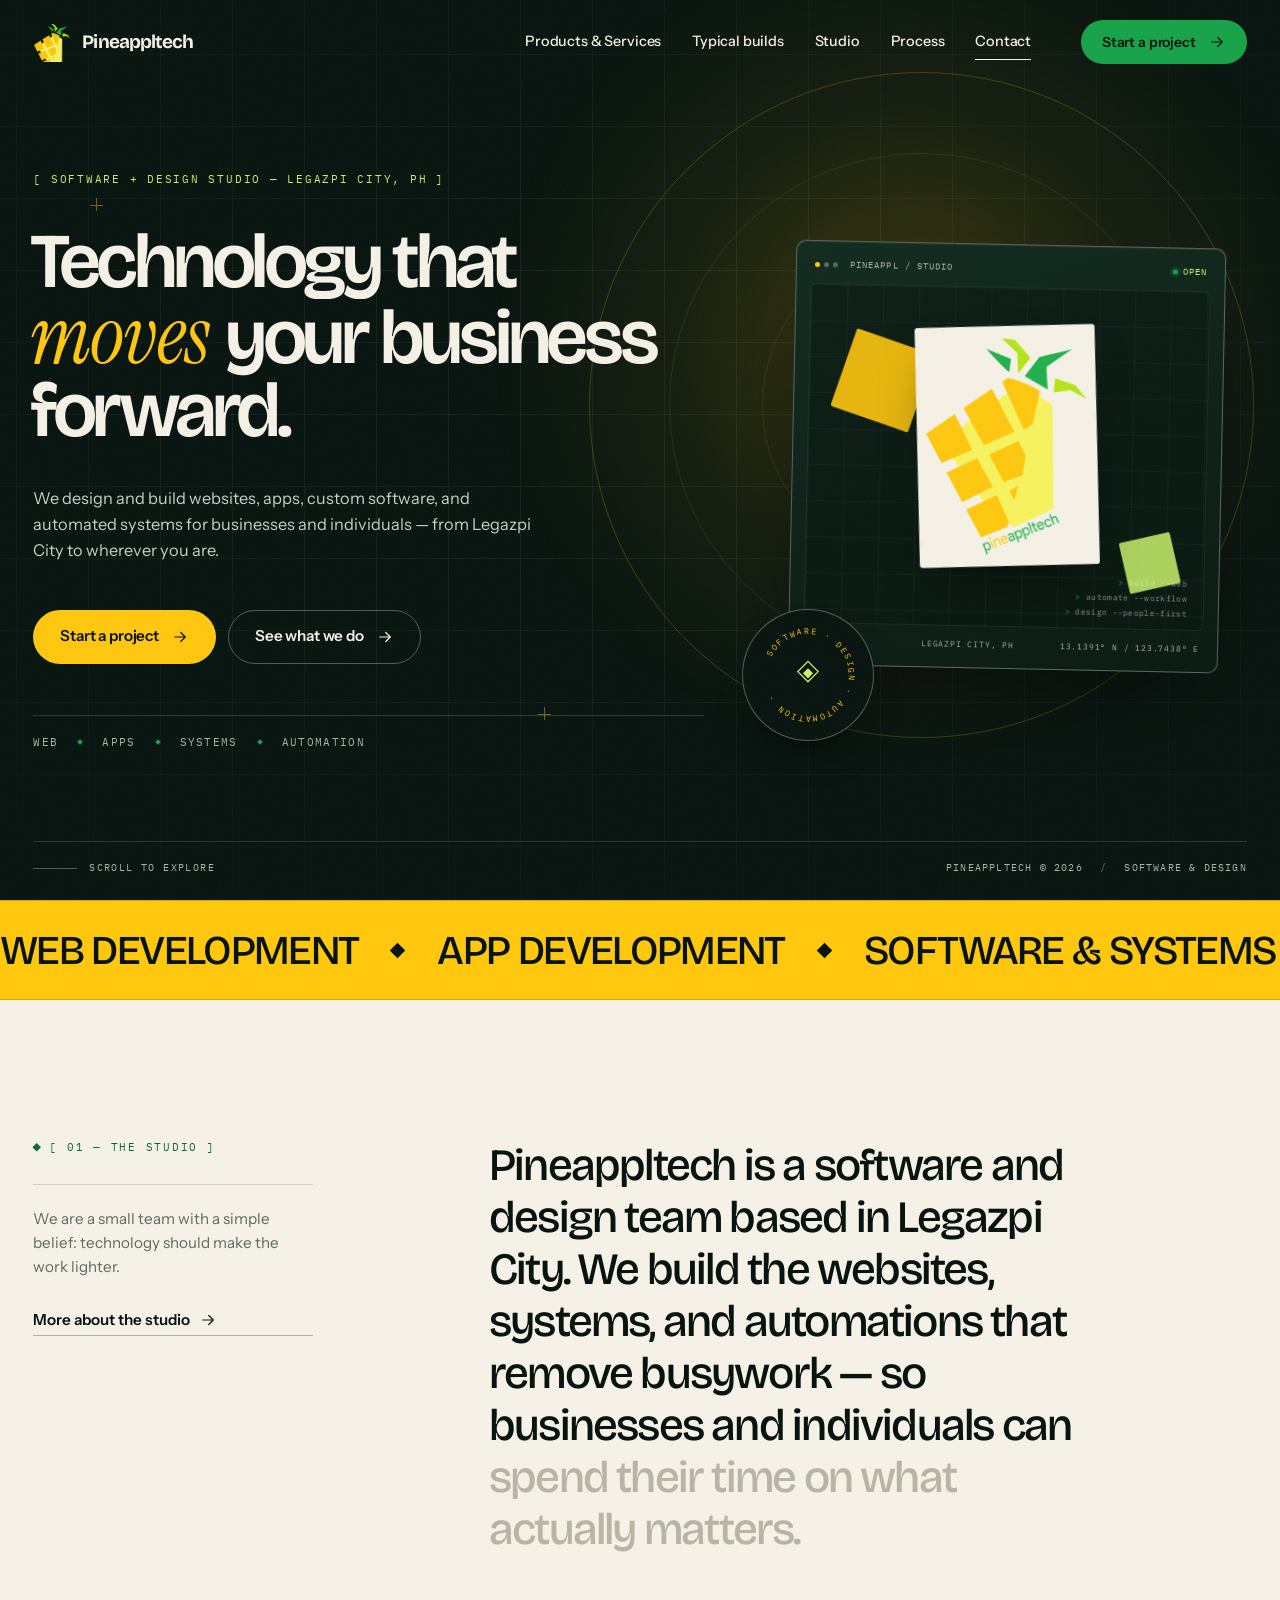
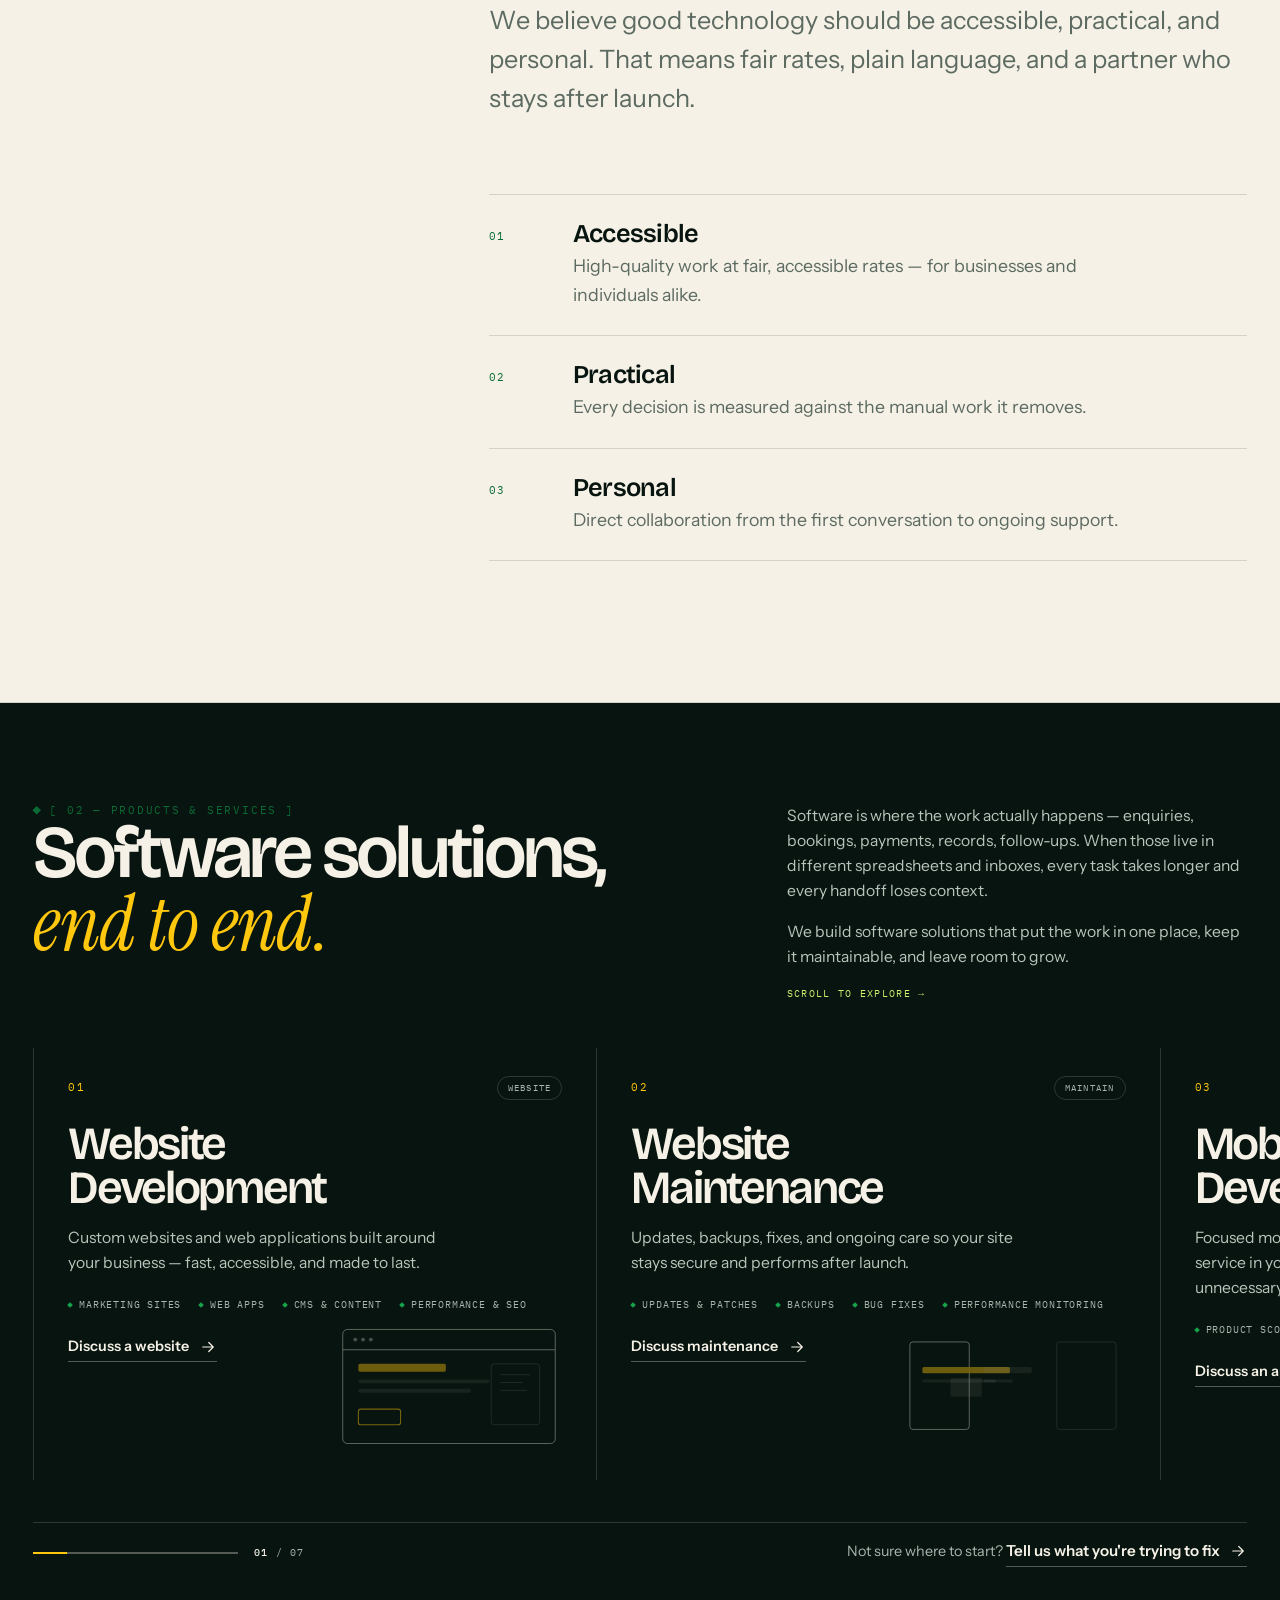
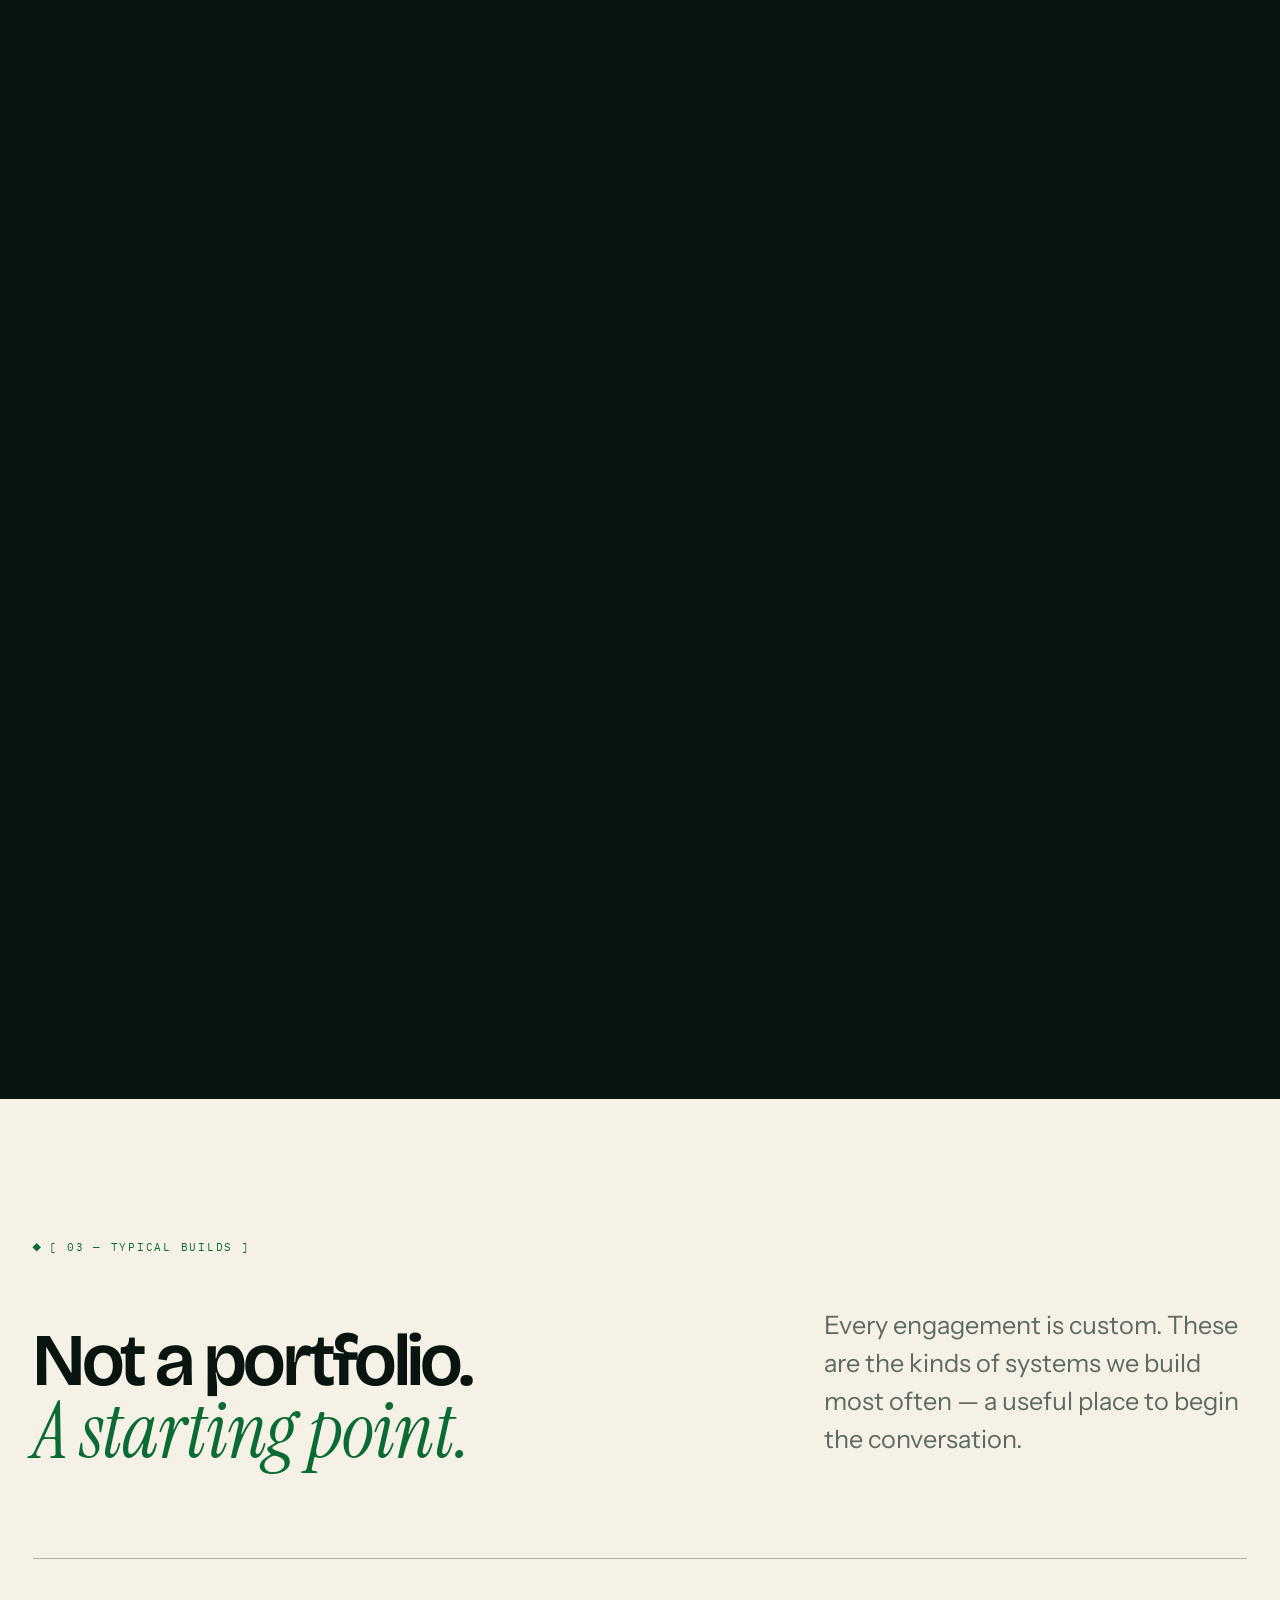
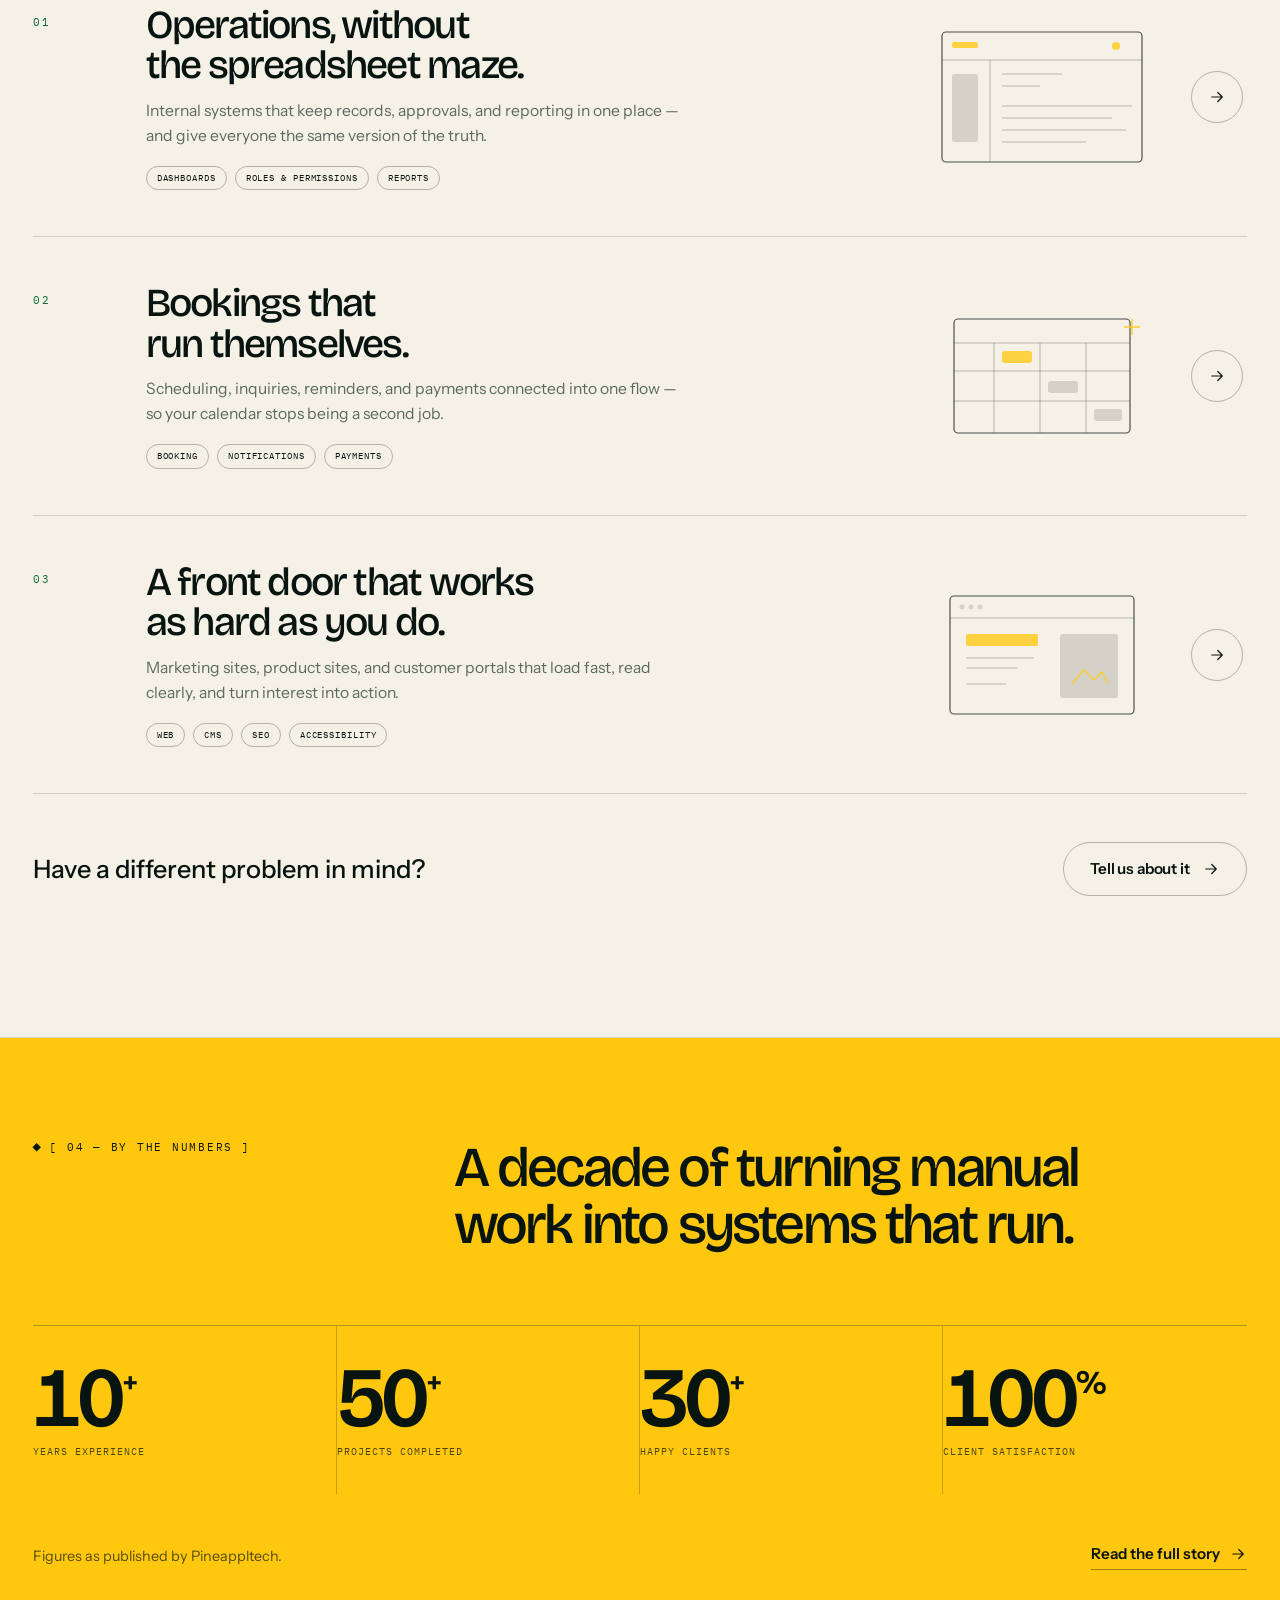
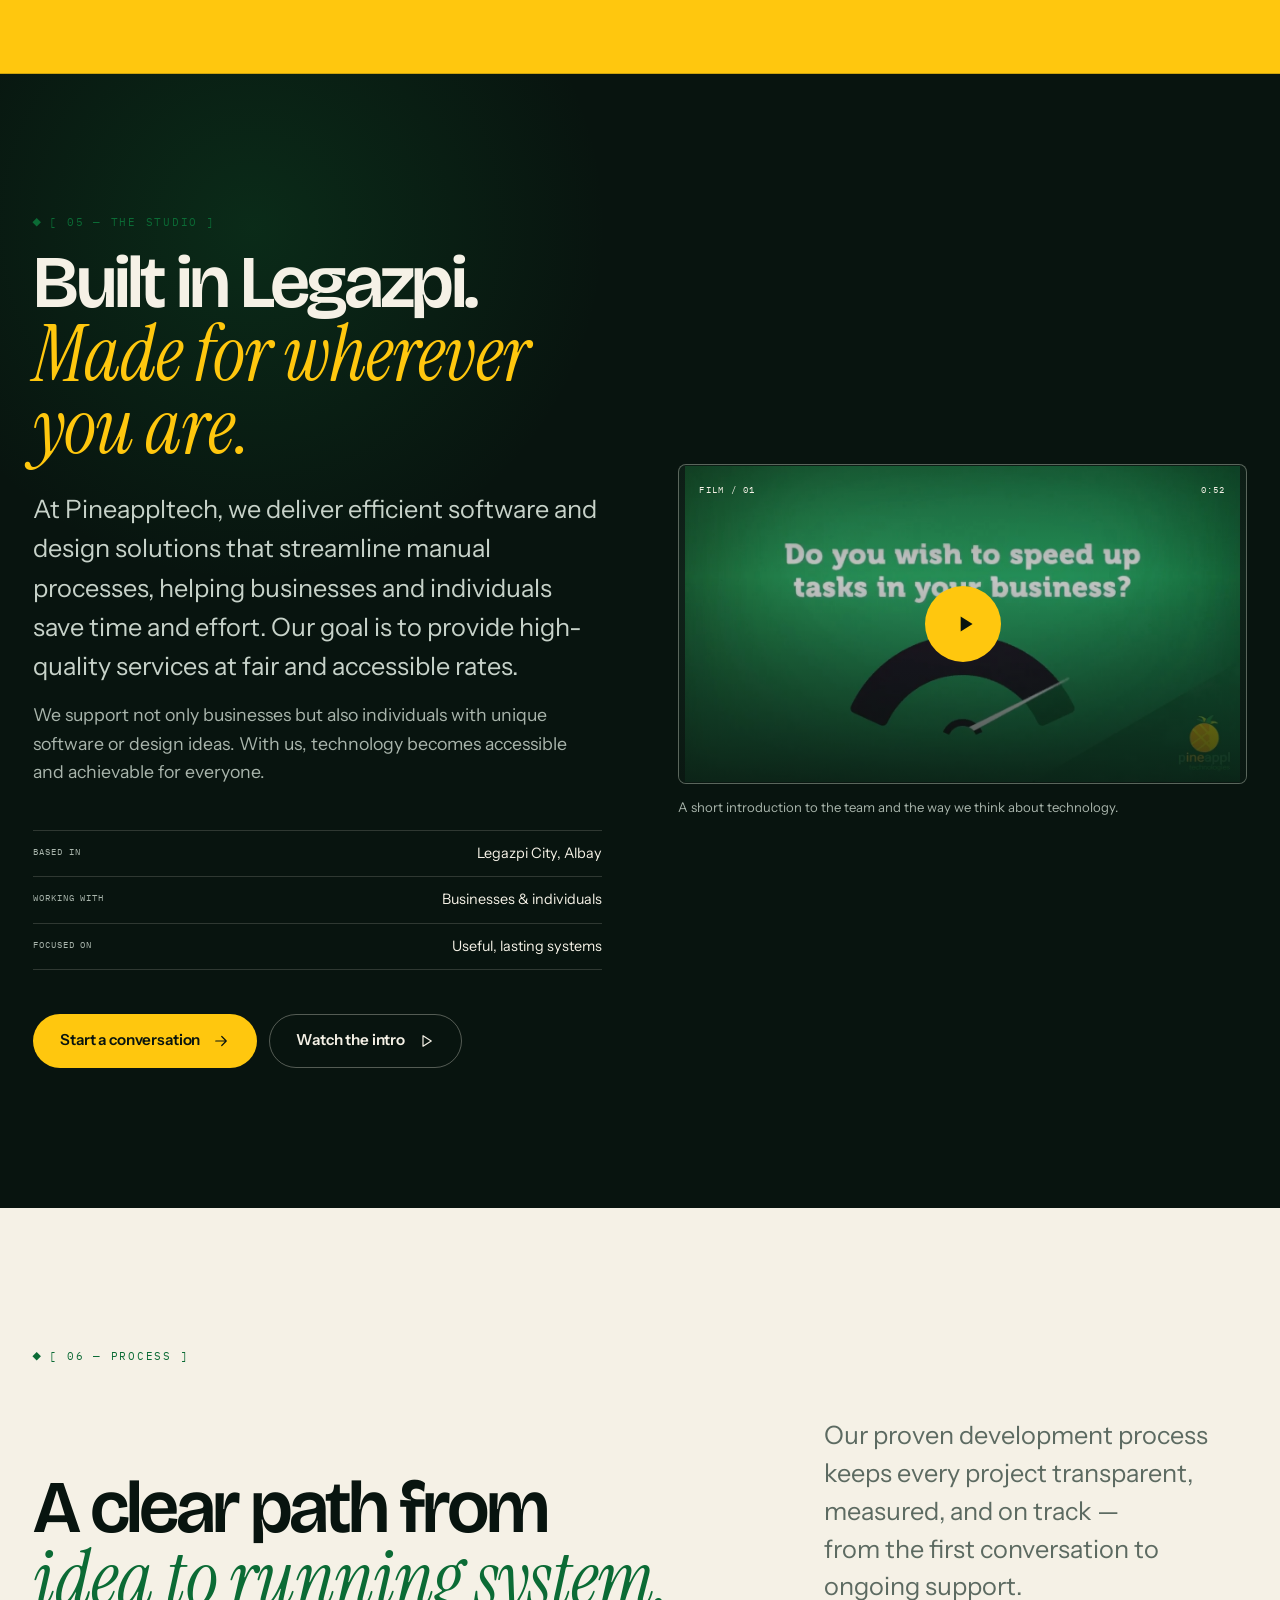
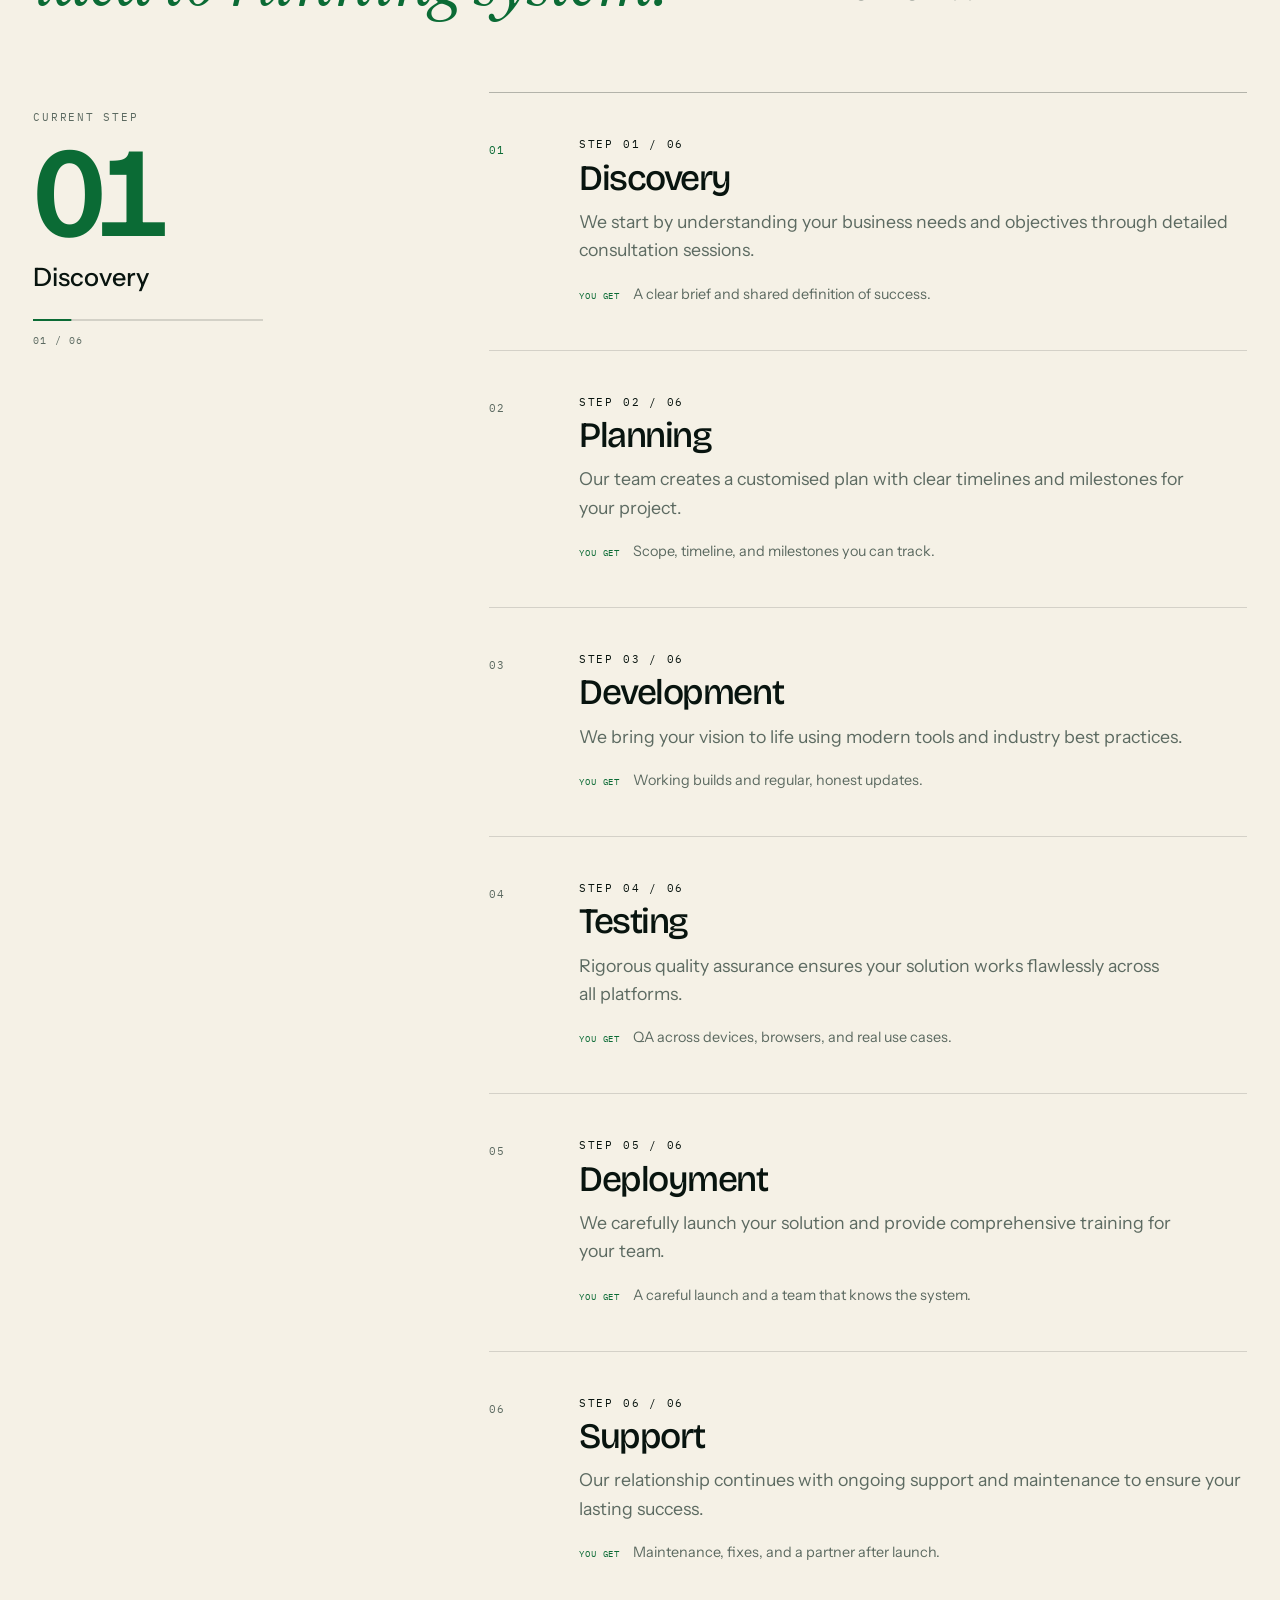
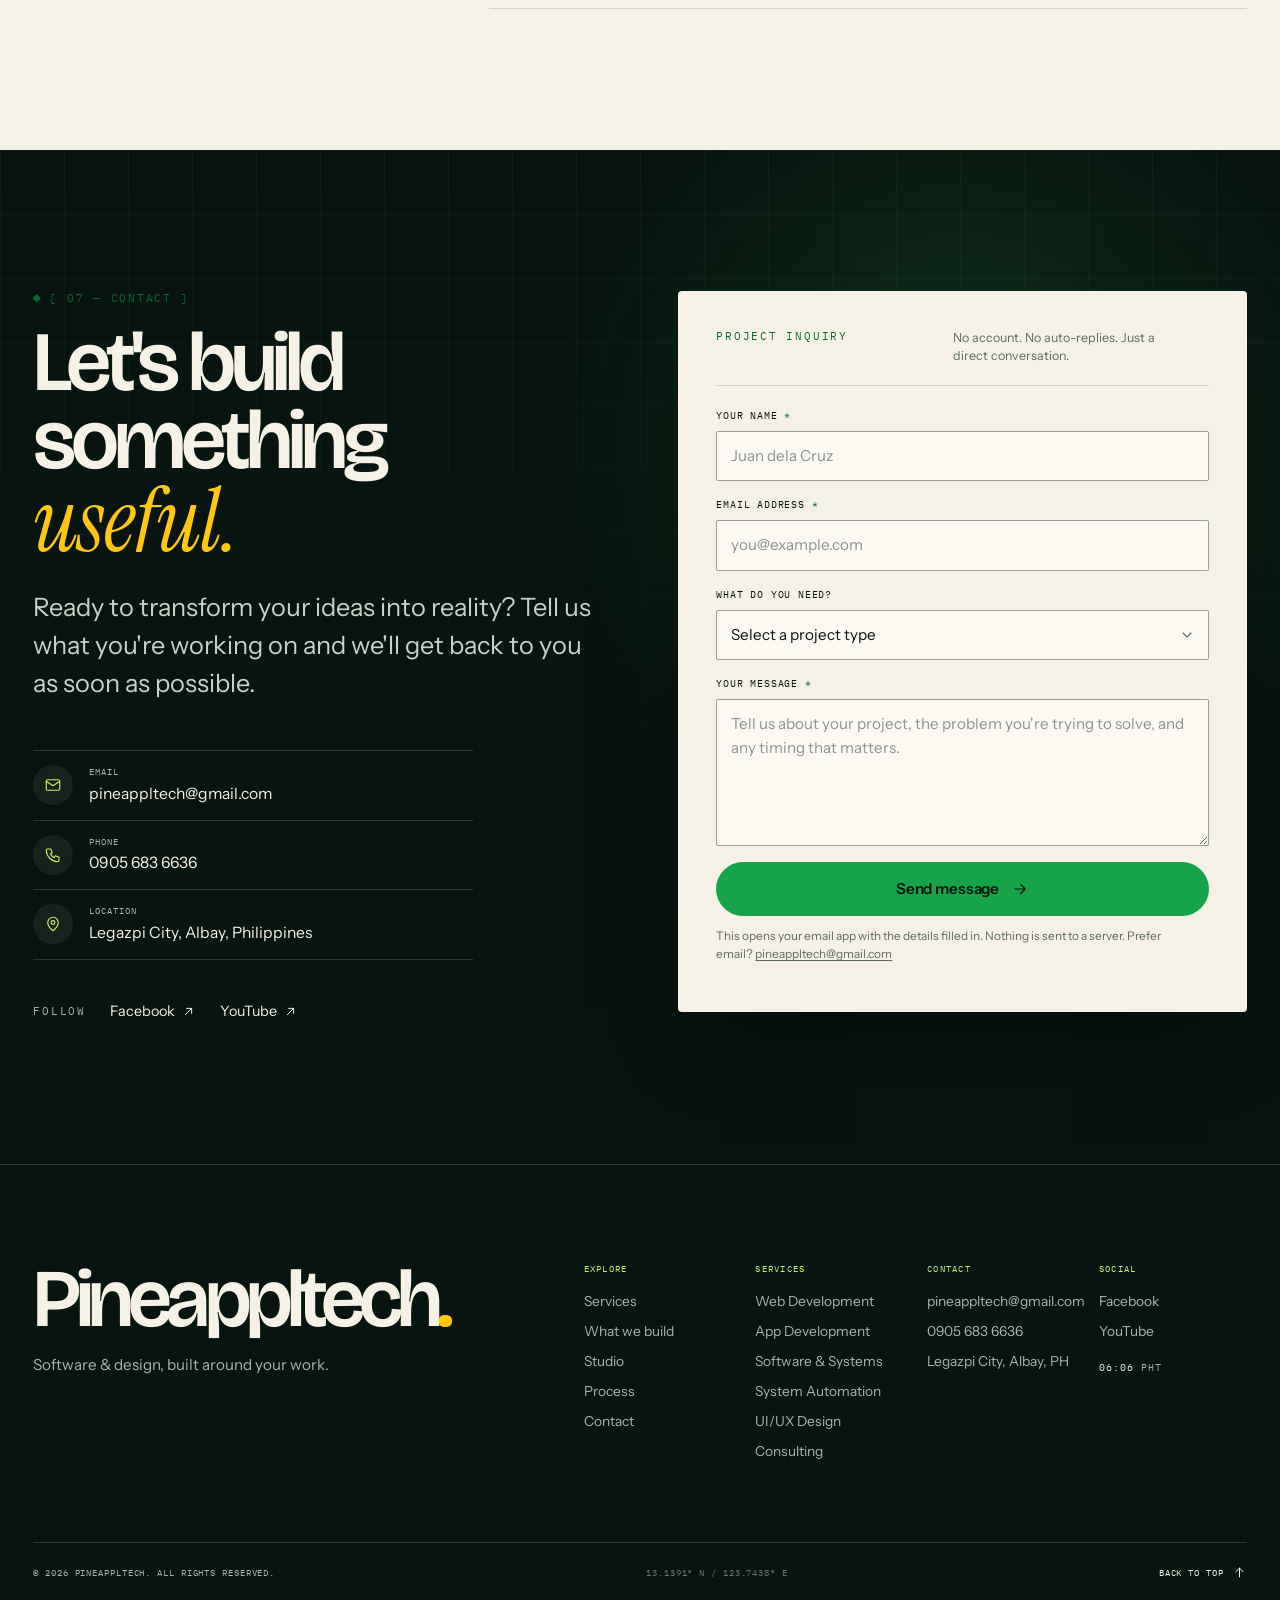
==== commit 492b4a55: "2026-nov patch" ====
--- a/index.html
+++ b/index.html
@@ -1,28 +1,933 @@
-
-<!DOCTYPE html>
+<!doctype html>
 <html lang="en">
-  <head>
-    <meta charset="UTF-8" />
-    <meta name="viewport" content="width=device-width, initial-scale=1.0" />
-    <title>Pineappltech | Software & Design Solutions</title>
-    <meta name="description" content="Pineappltech - Innovative software and design solutions based in Legazpi City, Philippines." />
-    <meta name="author" content="Pineappltech" />
-
-    <meta property="og:title" content="Pineappltech | Software & Design Solutions" />
-    <meta property="og:description" content="Innovative software and design solutions based in Legazpi City, Philippines." />
-    <meta property="og:type" content="website" />
-    <meta property="og:image" content="https://lovable.dev/opengraph-image-p98pqg.png" />
-
-    <meta name="twitter:card" content="summary_large_image" />
-    <meta name="twitter:site" content="@pineappltech" />
-    <meta name="twitter:image" content="https://lovable.dev/opengraph-image-p98pqg.png" />
-    <script type="module" crossorigin src="/assets/index-z-Ep_BTR.js"></script>
-    <link rel="stylesheet" crossorigin href="/assets/index-D2oBpEpX.css">
-  </head>
-
-  <body>
-    <div id="root"></div>
-    <!-- IMPORTANT: DO NOT REMOVE THIS SCRIPT TAG OR THIS VERY COMMENT! -->
-    <script src="https://cdn.gpteng.co/gptengineer.js" type="module"></script>
-  </body>
+<head>
+  <meta charset="utf-8">
+  <meta name="viewport" content="width=device-width, initial-scale=1">
+  <title>Pineappltech — Software &amp; Design Studio in Legazpi City</title>
+  <meta name="description" content="Pineappltech builds websites, apps, custom software, and automated systems for businesses and individuals in Legazpi City, Albay, and beyond.">
+  <meta name="author" content="Pineappltech">
+  <meta name="theme-color" content="#08140F">
+  <link rel="canonical" href="https://pineappltech.pages.dev/">
+
+  <meta property="og:title" content="Pineappltech — Software &amp; Design Studio in Legazpi City">
+  <meta property="og:description" content="Websites, apps, custom software, and automated systems. Built around your work, from Legazpi City to wherever you are.">
+  <meta property="og:type" content="website">
+  <meta property="og:url" content="https://pineappltech.pages.dev/">
+  <meta property="og:site_name" content="Pineappltech">
+  <meta property="og:image" content="https://pineappltech.pages.dev/assets/img/og-image.jpg">
+  <meta property="og:image:secure_url" content="https://pineappltech.pages.dev/assets/img/og-image.jpg">
+  <meta property="og:image:type" content="image/jpeg">
+  <meta property="og:image:width" content="1200">
+  <meta property="og:image:height" content="630">
+  <meta property="og:image:alt" content="Pineappltech — Technology that moves your business forward.">
+  <meta name="twitter:card" content="summary_large_image">
+  <meta name="twitter:title" content="Pineappltech — Software &amp; Design Studio in Legazpi City">
+  <meta name="twitter:description" content="Websites, apps, custom software, and automated systems. Built around your work.">
+  <meta name="twitter:image" content="https://pineappltech.pages.dev/assets/img/og-image.jpg">
+  <meta name="twitter:image:alt" content="Pineappltech — Technology that moves your business forward.">
+
+  <link rel="icon" href="assets/img/favicon.png" type="image/png">
+  <link rel="apple-touch-icon" href="assets/img/favicon.png">
+  <link rel="preload" href="assets/fonts/bricolage-grotesque-normal-200800-latin.woff2" as="font" type="font/woff2" crossorigin>
+  <link rel="preload" href="assets/img/logo-mark.png" as="image">
+  <link rel="stylesheet" href="assets/css/fonts.css?v=20261119c">
+  <link rel="stylesheet" href="assets/css/main.css?v=20261119c">
+
+  <script>document.documentElement.classList.add('js');</script>
+
+  <script type="application/ld+json">
+  {
+    "@context": "https://schema.org",
+    "@type": "ProfessionalService",
+    "name": "Pineappltech",
+    "description": "Pineappltech is a software and design team based in Legazpi City, Philippines. We build websites, apps, custom software, and automated systems for businesses and individuals.",
+    "url": "https://pineappltech.pages.dev/",
+    "email": "pineappltech@gmail.com",
+    "telephone": "+63-905-683-6636",
+    "priceRange": "$",
+    "address": {
+      "@type": "PostalAddress",
+      "addressLocality": "Legazpi City",
+      "addressRegion": "Albay",
+      "addressCountry": "PH"
+    },
+    "areaServed": "Philippines",
+    "sameAs": [
+      "https://www.facebook.com/pineappltech",
+      "https://www.youtube.com/@pineappltech"
+    ],
+    "knowsAbout": [
+      "Website Development",
+      "Website Maintenance",
+      "Mobile App Development",
+      "Branding & Design",
+      "IT Consultancy",
+      "Custom Software Development",
+      "App Restoration"
+    ]
+  }
+  </script>
+</head>
+<body id="top">
+  <a class="skip-link" href="#main">Skip to content</a>
+
+  <div class="scroll-progress" aria-hidden="true"><span data-scroll-progress></span></div>
+
+  <header class="site-header" data-header>
+    <div class="container header-inner">
+      <a class="brand" href="#top" aria-label="Pineappltech — home">
+        <img class="brand-mark" src="assets/img/logo-mark.png" alt="" width="192" height="192">
+        <span class="brand-name">Pineappltech</span>
+      </a>
+
+      <nav class="primary-nav" aria-label="Primary">
+        <a href="#services">Products &amp; Services</a>
+        <a href="#builds">Typical builds</a>
+        <a href="#studio">Studio</a>
+        <a href="#process">Process</a>
+        <a href="#contact">Contact</a>
+      </nav>
+
+      <div class="header-actions">
+        <a class="button button--primary button--compact" href="#contact">
+          Start a project
+          <svg class="icon" viewBox="0 0 24 24" aria-hidden="true"><path d="M5 12h14M13 6l6 6-6 6"/></svg>
+        </a>
+        <button class="menu-toggle" type="button" aria-expanded="false" aria-controls="mobile-menu" data-menu-toggle>
+          <span class="menu-toggle__label">Menu</span>
+          <span class="menu-toggle__lines" aria-hidden="true"><i></i><i></i></span>
+        </button>
+      </div>
+    </div>
+  </header>
+
+  <div class="mobile-menu" id="mobile-menu" data-mobile-menu aria-hidden="true">
+    <div class="mobile-menu__inner">
+      <p class="mono-label">[ Navigation ]</p>
+      <nav class="mobile-nav" aria-label="Mobile">
+        <a href="#services"><span>01</span> Products &amp; Services</a>
+        <a href="#builds"><span>02</span> Typical builds</a>
+        <a href="#studio"><span>03</span> Studio</a>
+        <a href="#process"><span>04</span> Process</a>
+        <a href="#contact"><span>05</span> Contact</a>
+      </nav>
+      <div class="mobile-menu__foot">
+        <a class="button button--primary" href="#contact">Start a project <svg class="icon" viewBox="0 0 24 24" aria-hidden="true"><path d="M5 12h14M13 6l6 6-6 6"/></svg></a>
+        <div class="mobile-menu__meta">
+          <a href="mailto:pineappltech@gmail.com">pineappltech@gmail.com</a>
+          <a href="tel:+639056836636">0905 683 6636</a>
+          <span>Legazpi City, Albay, PH</span>
+        </div>
+      </div>
+    </div>
+  </div>
+
+  <main id="main">
+    <!-- 01 — HERO -->
+    <section class="hero" aria-labelledby="hero-title">
+      <div class="hero__bg" aria-hidden="true">
+        <div class="hero__grid"></div>
+        <div class="hero__glow"></div>
+        <div class="hero__ring"></div>
+        <span class="hero__cross hero__cross--a"></span>
+        <span class="hero__cross hero__cross--b"></span>
+        <span class="hero__cross hero__cross--c"></span>
+      </div>
+
+      <div class="container hero__layout">
+        <div class="hero__copy">
+          <p class="eyebrow" data-reveal>[ Software + design studio — Legazpi City, PH ]</p>
+          <h1 class="hero__title" id="hero-title">
+            <span class="line"><span>Technology that</span></span>
+            <span class="line"><span><em>moves</em> your business</span></span>
+            <span class="line"><span>forward.</span></span>
+          </h1>
+          <p class="hero__lead" data-reveal>We design and build websites, apps, custom software, and automated systems for businesses and individuals — from Legazpi City to wherever you are.</p>
+
+          <div class="hero__actions" data-reveal>
+            <a class="button button--gold" href="#contact">
+              Start a project
+              <svg class="icon" viewBox="0 0 24 24" aria-hidden="true"><path d="M5 12h14M13 6l6 6-6 6"/></svg>
+            </a>
+            <a class="button button--ghost" href="#services">
+              See what we do
+              <svg class="icon" viewBox="0 0 24 24" aria-hidden="true"><path d="M5 12h14M13 6l6 6-6 6"/></svg>
+            </a>
+          </div>
+
+          <ul class="hero__meta" data-reveal>
+            <li>Web</li>
+            <li>Apps</li>
+            <li>Systems</li>
+            <li>Automation</li>
+          </ul>
+        </div>
+
+        <div class="hero__visual" data-hero-visual>
+          <div class="build-panel" data-parallax="0.06">
+            <div class="build-panel__bar">
+              <span class="build-panel__dots" aria-hidden="true"><i></i><i></i><i></i></span>
+              <span class="build-panel__label">PINEAPPL / STUDIO</span>
+              <span class="build-panel__status"><i></i> OPEN</span>
+            </div>
+
+            <div class="build-panel__stage">
+              <span class="facet facet--gold" aria-hidden="true"></span>
+              <span class="facet facet--lime" aria-hidden="true"></span>
+              <figure class="build-panel__logo">
+                <img src="assets/img/pineappltech-logo.png" alt="Pineappltech logo" width="900" height="1202">
+              </figure>
+              <div class="build-panel__code" aria-hidden="true">
+                <span><i>&gt;</i> build --web</span>
+                <span><i>&gt;</i> automate --workflow</span>
+                <span><i>&gt;</i> design --people-first</span>
+              </div>
+            </div>
+
+            <div class="build-panel__foot">
+              <span>LEGAZPI CITY, PH</span>
+              <span>13.1391° N / 123.7438° E</span>
+            </div>
+          </div>
+
+          <div class="seal" aria-hidden="true">
+            <svg viewBox="0 0 140 140" class="seal__ring">
+              <defs>
+                <path id="seal-path" d="M70,70 m-52,0 a52,52 0 1,1 104,0 a52,52 0 1,1 -104,0"></path>
+              </defs>
+              <text><textPath href="#seal-path" startOffset="50%" text-anchor="middle">SOFTWARE · DESIGN · AUTOMATION ·</textPath></text>
+            </svg>
+            <svg viewBox="0 0 40 40" class="seal__mark">
+              <path d="M20 4 32 16 20 28 8 16Z" fill="none" stroke="currentColor" stroke-width="1.5"/>
+              <path d="M20 12 26 18 20 24 14 18Z" fill="currentColor"/>
+            </svg>
+          </div>
+        </div>
+      </div>
+
+      <div class="container hero__foot">
+        <a class="scroll-cue" href="#manifesto" aria-label="Scroll to explore">
+          <span class="scroll-cue__line" aria-hidden="true"></span>
+          <span>Scroll to explore</span>
+        </a>
+        <p class="hero__foot-meta">PINEAPPLTECH © 2026 <span>/</span> SOFTWARE &amp; DESIGN</p>
+      </div>
+    </section>
+
+    <!-- MARQUEE -->
+    <div class="marquee" aria-hidden="true">
+      <div class="marquee__track" data-marquee>
+        <span>Web development</span><i class="diamond"></i>
+        <span>App development</span><i class="diamond"></i>
+        <span>Software &amp; systems</span><i class="diamond"></i>
+        <span>Automation</span><i class="diamond"></i>
+        <span>UI/UX design</span><i class="diamond"></i>
+        <span>Consulting</span><i class="diamond"></i>
+        <span>Web development</span><i class="diamond"></i>
+        <span>App development</span><i class="diamond"></i>
+        <span>Software &amp; systems</span><i class="diamond"></i>
+        <span>Automation</span><i class="diamond"></i>
+        <span>UI/UX design</span><i class="diamond"></i>
+        <span>Consulting</span><i class="diamond"></i>
+      </div>
+    </div>
+
+    <!-- 02 — MANIFESTO -->
+    <section class="manifesto section-pad" id="manifesto" aria-labelledby="manifesto-title">
+      <div class="container manifesto__grid">
+        <div class="manifesto__aside">
+          <p class="section-label" data-reveal>[ 01 — The studio ]</p>
+          <p class="manifesto__note" data-reveal>We are a small team with a simple belief: technology should make the work lighter.</p>
+          <a class="text-link" href="#studio" data-reveal>More about the studio <svg class="icon" viewBox="0 0 24 24" aria-hidden="true"><path d="M5 12h14M13 6l6 6-6 6"/></svg></a>
+        </div>
+
+        <div class="manifesto__body">
+          <h2 class="visually-hidden" id="manifesto-title">About Pineappltech</h2>
+          <p class="manifesto__lead" data-highlight>Pineappltech is a software and design team based in Legazpi City. We build the websites, systems, and automations that remove busywork — so businesses and individuals can spend their time on what actually matters.</p>
+          <p class="manifesto__sub" data-reveal>We believe good technology should be accessible, practical, and personal. That means fair rates, plain language, and a partner who stays after launch.</p>
+
+          <div class="principles">
+            <div class="principle" data-reveal>
+              <span class="principle__num">01</span>
+              <div>
+                <h3>Accessible</h3>
+                <p>High-quality work at fair, accessible rates — for businesses and individuals alike.</p>
+              </div>
+            </div>
+            <div class="principle" data-reveal>
+              <span class="principle__num">02</span>
+              <div>
+                <h3>Practical</h3>
+                <p>Every decision is measured against the manual work it removes.</p>
+              </div>
+            </div>
+            <div class="principle" data-reveal>
+              <span class="principle__num">03</span>
+              <div>
+                <h3>Personal</h3>
+                <p>Direct collaboration from the first conversation to ongoing support.</p>
+              </div>
+            </div>
+          </div>
+        </div>
+      </div>
+    </section>
+
+    <!-- 03 — PRODUCTS & SERVICES -->
+    <section class="services" id="services" aria-labelledby="services-title" data-services>
+      <div class="services__pin" data-services-pin>
+        <div class="container services__head">
+          <div class="services__head-left">
+            <p class="section-label" data-reveal>[ 02 — Products &amp; Services ]</p>
+            <h2 id="services-title" class="section-title section-title--light" data-reveal>Software solutions,<br><em>end to end.</em></h2>
+          </div>
+          <div class="services__head-right">
+            <p class="services__intro" data-reveal>Software is where the work actually happens — enquiries, bookings, payments, records, follow-ups. When those live in different spreadsheets and inboxes, every task takes longer and every handoff loses context.</p>
+            <p data-reveal>We build software solutions that put the work in one place, keep it maintainable, and leave room to grow.</p>
+            <p class="services__hint" data-reveal aria-hidden="true">Scroll to explore <span>→</span></p>
+          </div>
+        </div>
+
+        <div class="services__stage" data-services-stage>
+          <div class="services__track" data-services-track>
+            <article class="service" data-service>
+              <div class="service__top">
+                <span class="service__num">01</span>
+                <span class="service__tag">Website</span>
+              </div>
+              <div class="service__body">
+                <h3>Website<br>Development</h3>
+                <p>Custom websites and web applications built around your business — fast, accessible, and made to last.</p>
+                <ul class="service__list">
+                  <li>Marketing sites</li>
+                  <li>Web apps</li>
+                  <li>CMS &amp; content</li>
+                  <li>Performance &amp; SEO</li>
+                </ul>
+              </div>
+              <div class="service__visual" aria-hidden="true">
+                <svg viewBox="0 0 320 200" class="diagram">
+                  <rect x="24" y="30" width="272" height="146" rx="6" class="d-stroke"/>
+                  <path d="M24 56h272" class="d-stroke"/>
+                  <circle cx="40" cy="43" r="2.5" class="d-fill"/>
+                  <circle cx="50" cy="43" r="2.5" class="d-fill"/>
+                  <circle cx="60" cy="43" r="2.5" class="d-fill"/>
+                  <rect x="44" y="74" width="112" height="10" rx="2" class="d-fill-gold"/>
+                  <rect x="44" y="94" width="168" height="5" rx="2" class="d-fill-soft"/>
+                  <rect x="44" y="106" width="144" height="5" rx="2" class="d-fill-soft"/>
+                  <rect x="44" y="132" width="54" height="20" rx="3" class="d-stroke-gold"/>
+                  <rect x="214" y="74" width="62" height="78" rx="4" class="d-stroke-soft"/>
+                  <path d="M226 88h38M226 98h28M226 108h34" class="d-stroke-soft"/>
+                </svg>
+              </div>
+              <a class="service__link" href="#contact" data-project="Website Development" data-message="I'd like to discuss website development.">Discuss a website <svg class="icon" viewBox="0 0 24 24" aria-hidden="true"><path d="M5 12h14M13 6l6 6-6 6"/></svg></a>
+            </article>
+
+            <article class="service" data-service>
+              <div class="service__top">
+                <span class="service__num">02</span>
+                <span class="service__tag">Maintain</span>
+              </div>
+              <div class="service__body">
+                <h3>Website<br>Maintenance</h3>
+                <p>Updates, backups, fixes, and ongoing care so your site stays secure and performs after launch.</p>
+                <ul class="service__list">
+                  <li>Updates &amp; patches</li>
+                  <li>Backups</li>
+                  <li>Bug fixes</li>
+                  <li>Performance monitoring</li>
+                </ul>
+              </div>
+              <div class="service__visual" aria-hidden="true">
+                <svg viewBox="0 0 320 200" class="diagram">
+                  <rect x="28" y="46" width="76" height="112" rx="4" class="d-stroke"/>
+                  <rect x="216" y="46" width="76" height="112" rx="4" class="d-stroke-soft"/>
+                  <rect x="44" y="78" width="112" height="8" rx="2" class="d-fill-gold"/>
+                  <rect x="44" y="94" width="94" height="4" rx="2" class="d-fill-soft"/>
+                  <path d="M80 116h40v-24h-40z" class="d-fill-soft"/>
+                  <rect x="122" y="78" width="62" height="8" rx="2" class="d-fill-soft"/>
+                  <rect x="122" y="94" width="38" height="4" rx="2" class="d-fill-soft"/>
+                </svg>
+              </div>
+              <a class="service__link" href="#contact" data-project="Website Maintenance" data-message="I'd like to discuss website maintenance.">Discuss maintenance <svg class="icon" viewBox="0 0 24 24" aria-hidden="true"><path d="M5 12h14M13 6l6 6-6 6"/></svg></a>
+            </article>
+
+            <article class="service" data-service>
+              <div class="service__top">
+                <span class="service__num">03</span>
+                <span class="service__tag">App</span>
+              </div>
+              <div class="service__body">
+                <h3>Mobile App<br>Development</h3>
+                <p>Focused mobile and web apps that put your service in your customers' hands — without unnecessary complexity.</p>
+                <ul class="service__list">
+                  <li>Product scoping</li>
+                  <li>Interface design</li>
+                  <li>Build &amp; launch</li>
+                  <li>Iteration</li>
+                </ul>
+              </div>
+              <div class="service__visual" aria-hidden="true">
+                <svg viewBox="0 0 320 200" class="diagram">
+                  <rect x="97" y="34" width="86" height="146" rx="14" class="d-stroke" transform="rotate(-7 140 107)"/>
+                  <rect x="132" y="20" width="94" height="160" rx="16" class="d-stroke"/>
+                  <path d="M160 31h40" class="d-stroke-soft"/>
+                  <rect x="146" y="48" width="66" height="38" rx="4" class="d-fill-gold"/>
+                  <rect x="146" y="96" width="66" height="5" rx="2" class="d-fill-soft"/>
+                  <rect x="146" y="108" width="48" height="5" rx="2" class="d-fill-soft"/>
+                  <rect x="146" y="128" width="66" height="22" rx="11" class="d-stroke"/>
+                  <path d="M166 139h26" class="d-stroke-soft"/>
+                  <circle cx="179" cy="166" r="4" class="d-stroke-soft"/>
+                </svg>
+              </div>
+              <a class="service__link" href="#contact" data-project="Mobile App Development" data-message="I'd like to discuss mobile app development.">Discuss an app <svg class="icon" viewBox="0 0 24 24" aria-hidden="true"><path d="M5 12h14M13 6l6 6-6 6"/></svg></a>
+            </article>
+
+            <article class="service" data-service>
+              <div class="service__top">
+                <span class="service__num">04</span>
+                <span class="service__tag">Brand</span>
+              </div>
+              <div class="service__body">
+                <h3>Branding &amp;<br>Design</h3>
+                <p>Identity, UI/UX, and design systems that stay consistent across every touchpoint.</p>
+                <ul class="service__list">
+                  <li>Visual identity</li>
+                  <li>Interface design</li>
+                  <li>Design systems</li>
+                  <li>Brand guidelines</li>
+                </ul>
+              </div>
+              <div class="service__visual" aria-hidden="true">
+                <svg viewBox="0 0 320 200" class="diagram">
+                  <rect x="34" y="34" width="180" height="132" rx="4" class="d-stroke"/>
+                  <path d="M34 58h180M76 34v132M76 96h138" class="d-stroke-soft"/>
+                  <rect x="46" y="70" width="18" height="46" rx="2" class="d-fill-soft"/>
+                  <rect x="88" y="70" width="52" height="8" rx="2" class="d-fill-gold"/>
+                  <rect x="88" y="86" width="106" height="4" rx="2" class="d-fill-soft"/>
+                  <rect x="88" y="96" width="84" height="4" rx="2" class="d-fill-soft"/>
+                  <rect x="88" y="116" width="38" height="18" rx="3" class="d-stroke-gold"/>
+                  <rect x="230" y="72" width="58" height="94" rx="4" class="d-stroke-soft"/>
+                  <path d="M252 118l26 14-12 4-4 12z" class="d-fill-gold"/>
+                </svg>
+              </div>
+              <a class="service__link" href="#contact" data-project="Branding &amp; Design" data-message="I'd like to discuss branding and design.">Discuss design <svg class="icon" viewBox="0 0 24 24" aria-hidden="true"><path d="M5 12h14M13 6l6 6-6 6"/></svg></a>
+            </article>
+
+            <article class="service" data-service>
+              <div class="service__top">
+                <span class="service__num">05</span>
+                <span class="service__tag">Consult</span>
+              </div>
+              <div class="service__body">
+                <h3>IT Consultancy</h3>
+                <p>Practical technical guidance — planning, vendor review, and roadmaps before you commit.</p>
+                <ul class="service__list">
+                  <li>Discovery</li>
+                  <li>Technical planning</li>
+                  <li>Vendor review</li>
+                  <li>Roadmapping</li>
+                </ul>
+              </div>
+              <div class="service__visual" aria-hidden="true">
+                <svg viewBox="0 0 320 200" class="diagram">
+                  <path d="M54 48h140a14 14 0 0 1 14 14v40a14 14 0 0 1-14 14H112l-24 22v-22H54a14 14 0 0 1-14-14V62a14 14 0 0 1 14-14Z" class="d-stroke"/>
+                  <path d="M158 102h86a14 14 0 0 1 14 14v26a14 14 0 0 1-14 14h-18v18l-20-18h-48a14 14 0 0 1-14-14v-26a14 14 0 0 1 14-14Z" class="d-stroke-soft"/>
+                  <path d="M62 78h42M62 90h82" class="d-stroke-soft"/>
+                  <path d="M174 128l8 8 16-18" class="d-stroke-gold"/>
+                </svg>
+              </div>
+              <a class="service__link" href="#contact" data-project="IT Consultancy" data-message="I'd like to book a consultation about a project.">Book a conversation <svg class="icon" viewBox="0 0 24 24" aria-hidden="true"><path d="M5 12h14M13 6l6 6-6 6"/></svg></a>
+            </article>
+
+            <article class="service" data-service>
+              <div class="service__top">
+                <span class="service__num">06</span>
+                <span class="service__tag">Build</span>
+              </div>
+              <div class="service__body">
+                <h3>Custom<br>Software Dev.</h3>
+                <p>Scalable custom software that streamlines operations, connects your data, and improves the customer experience.</p>
+                <ul class="service__list">
+                  <li>Internal tools</li>
+                  <li>Dashboards</li>
+                  <li>Databases</li>
+                  <li>Integrations</li>
+                </ul>
+              </div>
+              <div class="service__visual" aria-hidden="true">
+                <svg viewBox="0 0 320 200" class="diagram">
+                  <rect x="30" y="36" width="64" height="38" rx="4" class="d-stroke"/>
+                  <rect x="30" y="126" width="64" height="38" rx="4" class="d-stroke"/>
+                  <rect x="226" y="36" width="64" height="38" rx="4" class="d-stroke"/>
+                  <rect x="226" y="126" width="64" height="38" rx="4" class="d-stroke-gold"/>
+                  <rect x="130" y="69" width="60" height="62" rx="6" class="d-stroke-soft"/>
+                  <path d="M94 55h18v28h18M94 145h18v-28M190 55h18v28h18M190 145h18v-28" class="d-stroke-soft"/>
+                  <path d="M145 85h30M145 97h22M145 109h26" class="d-stroke-soft"/>
+                  <circle cx="258" cy="145" r="5" class="d-fill-gold"/>
+                </svg>
+              </div>
+              <a class="service__link" href="#contact" data-project="Custom Software Development" data-message="I'd like to discuss custom software development.">Discuss a system <svg class="icon" viewBox="0 0 24 24" aria-hidden="true"><path d="M5 12h14M13 6l6 6-6 6"/></svg></a>
+            </article>
+
+            <article class="service" data-service>
+              <div class="service__top">
+                <span class="service__num">07</span>
+                <span class="service__tag">Restore</span>
+              </div>
+              <div class="service__body">
+                <h3>App<br>Restoration</h3>
+                <p>Take over, stabilize, and modernize an existing app — security patches, refactors, and new features.</p>
+                <ul class="service__list">
+                  <li>Code audit</li>
+                  <li>Refactoring</li>
+                  <li>Security hardening</li>
+                  <li>Feature migration</li>
+                </ul>
+              </div>
+              <div class="service__visual" aria-hidden="true">
+                <svg viewBox="0 0 320 200" class="diagram">
+                  <rect x="28" y="78" width="70" height="44" rx="4" class="d-stroke"/>
+                  <rect x="224" y="78" width="70" height="44" rx="4" class="d-stroke-gold"/>
+                  <path d="M98 100h18V60h10M98 100h18v40h10M242 60h18v40h10M242 140h18v-40h10" class="d-stroke-soft"/>
+                  <path d="M246 90h18M246 110h18" class="d-fill-soft"/>
+                  <path d="M252 84l10 16-10 16" class="d-stroke-gold"/>
+                  <circle cx="161" cy="60" r="5" class="d-fill-gold"/>
+                </svg>
+              </div>
+              <a class="service__link" href="#contact" data-project="App Restoration" data-message="I'd like to discuss app restoration.">Discuss restoration <svg class="icon" viewBox="0 0 24 24" aria-hidden="true"><path d="M5 12h14M13 6l6 6-6 6"/></svg></a>
+            </article>
+          </div>
+        </div>
+
+        <div class="container services__foot">
+          <div class="services__progress" aria-hidden="true">
+            <span class="services__progress-bar"><i data-services-progress></i></span>
+            <span class="services__progress-label"><b data-services-current>01</b> / 07</span>
+          </div>
+          <p class="services__micro">Not sure where to start? <a href="#contact" class="text-link text-link--light">Tell us what you're trying to fix <svg class="icon" viewBox="0 0 24 24" aria-hidden="true"><path d="M5 12h14M13 6l6 6-6 6"/></svg></a></p>
+        </div>
+      </div>
+    </section>
+
+    <!-- 04 — TYPICAL BUILDS -->
+    <section class="builds section-pad" id="builds" aria-labelledby="builds-title">
+      <div class="container">
+        <div class="section-head">
+          <p class="section-label" data-reveal>[ 03 — Typical builds ]</p>
+          <h2 id="builds-title" class="section-title" data-reveal>Not a portfolio.<br><em>A starting point.</em></h2>
+          <p class="section-intro" data-reveal>Every engagement is custom. These are the kinds of systems we build most often — a useful place to begin the conversation.</p>
+        </div>
+
+        <div class="builds__list">
+          <article class="build-row" data-reveal>
+            <span class="build-row__num">01</span>
+            <div class="build-row__main">
+              <h3>Operations, without the spreadsheet maze.</h3>
+              <p>Internal systems that keep records, approvals, and reporting in one place — and give everyone the same version of the truth.</p>
+              <ul class="tag-list" aria-label="Typical features">
+                <li>Dashboards</li>
+                <li>Roles &amp; permissions</li>
+                <li>Reports</li>
+              </ul>
+            </div>
+            <div class="build-row__visual" aria-hidden="true">
+              <svg viewBox="0 0 220 150">
+                <rect x="10" y="10" width="200" height="130" rx="4" class="d-stroke"/>
+                <path d="M10 38h200M58 38v102" class="d-stroke-soft"/>
+                <rect x="20" y="20" width="26" height="6" rx="2" class="d-fill-gold"/>
+                <path d="M70 52h60M70 64h38M70 84h130M70 96h110M70 108h124M70 120h84" class="d-stroke-soft"/>
+                <rect x="20" y="52" width="26" height="68" rx="2" class="d-fill-soft"/>
+                <circle cx="184" cy="24" r="4" class="d-fill-gold"/>
+              </svg>
+            </div>
+            <a class="build-row__link" href="#contact" data-project="Software &amp; System" data-message="I'd like to discuss an operations system." aria-label="Discuss an operations system">
+              <svg class="icon" viewBox="0 0 24 24" aria-hidden="true"><path d="M5 12h14M13 6l6 6-6 6"/></svg>
+            </a>
+          </article>
+
+          <article class="build-row" data-reveal>
+            <span class="build-row__num">02</span>
+            <div class="build-row__main">
+              <h3>Bookings that run themselves.</h3>
+              <p>Scheduling, inquiries, reminders, and payments connected into one flow — so your calendar stops being a second job.</p>
+              <ul class="tag-list" aria-label="Typical features">
+                <li>Booking</li>
+                <li>Notifications</li>
+                <li>Payments</li>
+              </ul>
+            </div>
+            <div class="build-row__visual" aria-hidden="true">
+              <svg viewBox="0 0 220 150">
+                <rect x="22" y="18" width="176" height="114" rx="4" class="d-stroke"/>
+                <path d="M22 42h176M62 42v90M108 42v90M154 42v90M22 70h176M22 100h176" class="d-stroke-soft"/>
+                <rect x="70" y="50" width="30" height="12" rx="3" class="d-fill-gold"/>
+                <rect x="116" y="80" width="30" height="12" rx="3" class="d-fill-soft"/>
+                <rect x="162" y="108" width="28" height="12" rx="3" class="d-fill-soft"/>
+                <path d="M200 18v16M192 26h16" class="d-stroke-gold"/>
+              </svg>
+            </div>
+            <a class="build-row__link" href="#contact" data-project="App" data-message="I'd like to discuss a booking system." aria-label="Discuss a booking system">
+              <svg class="icon" viewBox="0 0 24 24" aria-hidden="true"><path d="M5 12h14M13 6l6 6-6 6"/></svg>
+            </a>
+          </article>
+
+          <article class="build-row" data-reveal>
+            <span class="build-row__num">03</span>
+            <div class="build-row__main">
+              <h3>A front door that works as hard as you do.</h3>
+              <p>Marketing sites, product sites, and customer portals that load fast, read clearly, and turn interest into action.</p>
+              <ul class="tag-list" aria-label="Typical features">
+                <li>Web</li>
+                <li>CMS</li>
+                <li>SEO</li>
+                <li>Accessibility</li>
+              </ul>
+            </div>
+            <div class="build-row__visual" aria-hidden="true">
+              <svg viewBox="0 0 220 150">
+                <rect x="18" y="16" width="184" height="118" rx="4" class="d-stroke"/>
+                <path d="M18 38h184" class="d-stroke-soft"/>
+                <circle cx="30" cy="27" r="2.5" class="d-fill-soft"/>
+                <circle cx="39" cy="27" r="2.5" class="d-fill-soft"/>
+                <circle cx="48" cy="27" r="2.5" class="d-fill-soft"/>
+                <rect x="34" y="54" width="72" height="12" rx="2" class="d-fill-gold"/>
+                <path d="M34 78h68M34 88h52M34 104h40" class="d-stroke-soft"/>
+                <rect x="128" y="54" width="58" height="64" rx="3" class="d-fill-soft"/>
+                <path d="M140 104l12-14 10 10 8-8 6 12" class="d-stroke-gold"/>
+              </svg>
+            </div>
+            <a class="build-row__link" href="#contact" data-project="Website" data-message="I'd like to discuss a website or customer portal." aria-label="Discuss a website or customer portal">
+              <svg class="icon" viewBox="0 0 24 24" aria-hidden="true"><path d="M5 12h14M13 6l6 6-6 6"/></svg>
+            </a>
+          </article>
+        </div>
+
+        <div class="builds__cta" data-reveal>
+          <p>Have a different problem in mind?</p>
+          <a class="button button--outline" href="#contact">Tell us about it <svg class="icon" viewBox="0 0 24 24" aria-hidden="true"><path d="M5 12h14M13 6l6 6-6 6"/></svg></a>
+        </div>
+      </div>
+    </section>
+
+    <!-- 05 — PROOF -->
+    <section class="proof" id="proof" aria-labelledby="proof-title">
+      <div class="container">
+        <div class="proof__head">
+          <p class="section-label" data-reveal>[ 04 — By the numbers ]</p>
+          <h2 id="proof-title" class="proof__title" data-reveal>A decade of turning manual work into systems that run.</h2>
+        </div>
+        <dl class="stats">
+          <div class="stat" data-reveal>
+            <dt>Years experience</dt>
+            <dd><span data-count="10">10</span><sup>+</sup></dd>
+          </div>
+          <div class="stat" data-reveal>
+            <dt>Projects completed</dt>
+            <dd><span data-count="50">50</span><sup>+</sup></dd>
+          </div>
+          <div class="stat" data-reveal>
+            <dt>Happy clients</dt>
+            <dd><span data-count="30">30</span><sup>+</sup></dd>
+          </div>
+          <div class="stat" data-reveal>
+            <dt>Client satisfaction</dt>
+            <dd><span data-count="100">100</span><sup>%</sup></dd>
+          </div>
+        </dl>
+        <div class="proof__foot" data-reveal>
+          <p>Figures as published by Pineappltech.</p>
+          <a class="text-link" href="#studio">Read the full story <svg class="icon" viewBox="0 0 24 24" aria-hidden="true"><path d="M5 12h14M13 6l6 6-6 6"/></svg></a>
+        </div>
+      </div>
+    </section>
+
+    <!-- 06 — STUDIO / VIDEO -->
+    <section class="studio section-pad" id="studio" aria-labelledby="studio-title">
+      <div class="container studio__grid">
+        <div class="studio__copy">
+          <p class="section-label" data-reveal>[ 05 — The studio ]</p>
+          <h2 id="studio-title" class="section-title section-title--light" data-reveal>Built in Legazpi.<br><em>Made for wherever you are.</em></h2>
+          <p class="studio__lead" data-reveal>At Pineappltech, we deliver efficient software and design solutions that streamline manual processes, helping businesses and individuals save time and effort. Our goal is to provide high-quality services at fair and accessible rates.</p>
+          <p data-reveal>We support not only businesses but also individuals with unique software or design ideas. With us, technology becomes accessible and achievable for everyone.</p>
+
+          <ul class="studio__facts" data-reveal>
+            <li><span>Based in</span> Legazpi City, Albay</li>
+            <li><span>Working with</span> Businesses &amp; individuals</li>
+            <li><span>Focused on</span> Useful, lasting systems</li>
+          </ul>
+
+          <div class="studio__actions" data-reveal>
+            <a class="button button--gold" href="#contact">Start a conversation <svg class="icon" viewBox="0 0 24 24" aria-hidden="true"><path d="M5 12h14M13 6l6 6-6 6"/></svg></a>
+            <button class="button button--ghost-light" type="button" data-video-open>
+              Watch the intro
+              <svg class="icon" viewBox="0 0 24 24" aria-hidden="true"><path d="M8 5v14l11-7z"/></svg>
+            </button>
+          </div>
+        </div>
+
+        <figure class="video-card" data-reveal>
+          <button class="video-card__button" type="button" data-video-open aria-label="Play Introducing Pineappltech, 52 seconds">
+            <img src="assets/img/intro-poster.webp" alt="A green title card from the Introducing Pineappltech video, asking whether you want to speed up tasks in your business." width="1280" height="720" loading="lazy">
+            <span class="video-card__shade" aria-hidden="true"></span>
+            <span class="video-card__play" aria-hidden="true">
+              <svg viewBox="0 0 24 24"><path d="M8 5v14l11-7z"/></svg>
+            </span>
+            <span class="video-card__meta">
+              <span>FILM / 01</span>
+              <span>0:52</span>
+            </span>
+          </button>
+          <figcaption>A short introduction to the team and the way we think about technology.</figcaption>
+        </figure>
+      </div>
+    </section>
+
+    <!-- 07 — PROCESS -->
+    <section class="process section-pad" id="process" aria-labelledby="process-title">
+      <div class="container">
+        <div class="section-head process__head">
+          <p class="section-label" data-reveal>[ 06 — Process ]</p>
+          <h2 id="process-title" class="section-title" data-reveal>A clear path from<br><em>idea to running system.</em></h2>
+          <p class="section-intro" data-reveal>Our proven development process keeps every project transparent, measured, and on track — from the first conversation to ongoing support.</p>
+        </div>
+
+        <div class="process__layout">
+          <aside class="process__rail" aria-hidden="true">
+            <p class="mono-label">Current step</p>
+            <p class="process__big" data-process-big>01</p>
+            <p class="process__name" data-process-name>Discovery</p>
+            <div class="process__meter"><span data-process-meter></span></div>
+            <p class="process__count"><span data-process-count>01</span> / 06</p>
+          </aside>
+
+          <ol class="process__steps">
+            <li class="step" data-step data-step-name="Discovery">
+              <span class="step__num">01</span>
+              <div class="step__body">
+                <p class="mono-label">Step 01 / 06</p>
+                <h3>Discovery</h3>
+                <p>We start by understanding your business needs and objectives through detailed consultation sessions.</p>
+                <p class="step__outcome"><span>You get</span> A clear brief and shared definition of success.</p>
+              </div>
+            </li>
+            <li class="step" data-step data-step-name="Planning">
+              <span class="step__num">02</span>
+              <div class="step__body">
+                <p class="mono-label">Step 02 / 06</p>
+                <h3>Planning</h3>
+                <p>Our team creates a customised plan with clear timelines and milestones for your project.</p>
+                <p class="step__outcome"><span>You get</span> Scope, timeline, and milestones you can track.</p>
+              </div>
+            </li>
+            <li class="step" data-step data-step-name="Development">
+              <span class="step__num">03</span>
+              <div class="step__body">
+                <p class="mono-label">Step 03 / 06</p>
+                <h3>Development</h3>
+                <p>We bring your vision to life using modern tools and industry best practices.</p>
+                <p class="step__outcome"><span>You get</span> Working builds and regular, honest updates.</p>
+              </div>
+            </li>
+            <li class="step" data-step data-step-name="Testing">
+              <span class="step__num">04</span>
+              <div class="step__body">
+                <p class="mono-label">Step 04 / 06</p>
+                <h3>Testing</h3>
+                <p>Rigorous quality assurance ensures your solution works flawlessly across all platforms.</p>
+                <p class="step__outcome"><span>You get</span> QA across devices, browsers, and real use cases.</p>
+              </div>
+            </li>
+            <li class="step" data-step data-step-name="Deployment">
+              <span class="step__num">05</span>
+              <div class="step__body">
+                <p class="mono-label">Step 05 / 06</p>
+                <h3>Deployment</h3>
+                <p>We carefully launch your solution and provide comprehensive training for your team.</p>
+                <p class="step__outcome"><span>You get</span> A careful launch and a team that knows the system.</p>
+              </div>
+            </li>
+            <li class="step" data-step data-step-name="Support">
+              <span class="step__num">06</span>
+              <div class="step__body">
+                <p class="mono-label">Step 06 / 06</p>
+                <h3>Support</h3>
+                <p>Our relationship continues with ongoing support and maintenance to ensure your lasting success.</p>
+                <p class="step__outcome"><span>You get</span> Maintenance, fixes, and a partner after launch.</p>
+              </div>
+            </li>
+          </ol>
+        </div>
+      </div>
+    </section>
+
+    <!-- 08 — CONTACT -->
+    <section class="contact section-pad" id="contact" aria-labelledby="contact-title">
+      <div class="contact__bg" aria-hidden="true">
+        <div class="contact__glow"></div>
+        <div class="contact__grid"></div>
+      </div>
+      <div class="container contact__grid-layout">
+        <div class="contact__copy">
+          <p class="section-label" data-reveal>[ 07 — Contact ]</p>
+          <h2 id="contact-title" class="contact__title" data-reveal>Let's build<br>something <em>useful.</em></h2>
+          <p class="contact__lead" data-reveal>Ready to transform your ideas into reality? Tell us what you're working on and we'll get back to you as soon as possible.</p>
+
+          <ul class="contact-list" data-reveal>
+            <li>
+              <span class="contact-list__icon"><svg viewBox="0 0 24 24" aria-hidden="true"><rect x="3" y="5" width="18" height="14" rx="2"/><path d="m3 7 9 6 9-6"/></svg></span>
+              <div class="contact-list__body"><span>Email</span><a href="mailto:pineappltech@gmail.com">pineappltech@gmail.com</a></div>
+            </li>
+            <li>
+              <span class="contact-list__icon"><svg viewBox="0 0 24 24" aria-hidden="true"><path d="M5 4h4l2 5-2.5 1.5a12 12 0 0 0 5 5L15 13l5 2v4a2 2 0 0 1-2 2A16 16 0 0 1 3 6a2 2 0 0 1 2-2Z"/></svg></span>
+              <div class="contact-list__body"><span>Phone</span><a href="tel:+639056836636">0905 683 6636</a></div>
+            </li>
+            <li>
+              <span class="contact-list__icon"><svg viewBox="0 0 24 24" aria-hidden="true"><path d="M12 21s7-5.5 7-11a7 7 0 1 0-14 0c0 5.5 7 11 7 11Z"/><circle cx="12" cy="10" r="2.5"/></svg></span>
+              <div class="contact-list__body"><span>Location</span><p>Legazpi City, Albay, Philippines</p></div>
+            </li>
+          </ul>
+
+          <div class="contact__social" data-reveal>
+            <span class="mono-label">Follow</span>
+            <a href="https://www.facebook.com/pineappltech" target="_blank" rel="noopener noreferrer">Facebook <svg class="icon icon--up" viewBox="0 0 24 24" aria-hidden="true"><path d="M7 17 17 7M9 7h8v8"/></svg></a>
+            <a href="https://www.youtube.com/@pineappltech" target="_blank" rel="noopener noreferrer">YouTube <svg class="icon icon--up" viewBox="0 0 24 24" aria-hidden="true"><path d="M7 17 17 7M9 7h8v8"/></svg></a>
+          </div>
+        </div>
+
+        <div class="contact__form-wrap" data-reveal>
+          <form class="contact-form" data-contact-form action="mailto:pineappltech@gmail.com" method="post" enctype="text/plain" novalidate>
+            <div class="form-head">
+              <p class="mono-label">Project inquiry</p>
+              <p class="form-head__note">No account. No auto-replies. Just a direct conversation.</p>
+            </div>
+
+            <div class="field">
+              <label for="name">Your name <span aria-hidden="true">*</span></label>
+              <input id="name" name="name" type="text" autocomplete="name" required aria-describedby="name-error" placeholder="Juan dela Cruz">
+              <p class="field__error" id="name-error" aria-live="polite"></p>
+            </div>
+
+            <div class="field">
+              <label for="email">Email address <span aria-hidden="true">*</span></label>
+              <input id="email" name="email" type="email" autocomplete="email" required aria-describedby="email-error" placeholder="you@example.com">
+              <p class="field__error" id="email-error" aria-live="polite"></p>
+            </div>
+
+            <div class="field">
+              <label for="project">What do you need?</label>
+              <div class="select-wrap">
+                <select id="project" name="project">
+                  <option value="">Select a project type</option>
+                  <option>Website Development</option>
+                  <option>Website Maintenance</option>
+                  <option>Mobile App Development</option>
+                  <option>Branding &amp; Design</option>
+                  <option>IT Consultancy</option>
+                  <option>Custom Software Development</option>
+                  <option>App Restoration</option>
+                  <option>Not sure yet</option>
+                </select>
+                <svg class="icon" viewBox="0 0 24 24" aria-hidden="true"><path d="m6 9 6 6 6-6"/></svg>
+              </div>
+            </div>
+
+            <div class="field">
+              <label for="message">Your message <span aria-hidden="true">*</span></label>
+              <textarea id="message" name="message" rows="5" required aria-describedby="message-error" placeholder="Tell us about your project, the problem you're trying to solve, and any timing that matters."></textarea>
+              <p class="field__error" id="message-error" aria-live="polite"></p>
+            </div>
+
+            <div class="hp" aria-hidden="true">
+              <label for="company-url">Company URL</label>
+              <input id="company-url" name="company-url" type="text" tabindex="-1" autocomplete="off">
+            </div>
+
+            <button class="button button--primary button--wide" type="submit">
+              Send message
+              <svg class="icon" viewBox="0 0 24 24" aria-hidden="true"><path d="M5 12h14M13 6l6 6-6 6"/></svg>
+            </button>
+
+            <p class="form-note">This opens your email app with the details filled in. Nothing is sent to a server. Prefer email? <a href="mailto:pineappltech@gmail.com">pineappltech@gmail.com</a></p>
+            <noscript>
+              <p class="form-note">JavaScript is off, so the guided form isn't running. You can still submit this form to open a plain email, or write to <a href="mailto:pineappltech@gmail.com">pineappltech@gmail.com</a> directly.</p>
+            </noscript>
+            <p class="form-status" data-form-status role="status" aria-live="polite"></p>
+          </form>
+        </div>
+      </div>
+    </section>
+  </main>
+
+  <footer class="site-footer">
+    <div class="container">
+      <div class="footer__top">
+        <div class="footer__brand">
+          <a href="#top" class="footer__wordmark" aria-label="Pineappltech — back to top">Pineappltech<span>.</span></a>
+          <p>Software &amp; design, built around your work.</p>
+        </div>
+        <div class="footer__cols">
+          <div class="footer__col">
+            <h3>Explore</h3>
+            <ul>
+              <li><a href="#services">Services</a></li>
+              <li><a href="#builds">What we build</a></li>
+              <li><a href="#studio">Studio</a></li>
+              <li><a href="#process">Process</a></li>
+              <li><a href="#contact">Contact</a></li>
+            </ul>
+          </div>
+          <div class="footer__col">
+            <h3>Services</h3>
+            <ul>
+              <li><a href="#services">Web Development</a></li>
+              <li><a href="#services">App Development</a></li>
+              <li><a href="#services">Software &amp; Systems</a></li>
+              <li><a href="#services">System Automation</a></li>
+              <li><a href="#services">UI/UX Design</a></li>
+              <li><a href="#services">Consulting</a></li>
+            </ul>
+          </div>
+          <div class="footer__col">
+            <h3>Contact</h3>
+            <ul>
+              <li><a href="mailto:pineappltech@gmail.com">pineappltech@gmail.com</a></li>
+              <li><a href="tel:+639056836636">0905 683 6636</a></li>
+              <li>Legazpi City, Albay, PH</li>
+            </ul>
+          </div>
+          <div class="footer__col">
+            <h3>Social</h3>
+            <ul>
+              <li><a href="https://www.facebook.com/pineappltech" target="_blank" rel="noopener noreferrer">Facebook</a></li>
+              <li><a href="https://www.youtube.com/@pineappltech" target="_blank" rel="noopener noreferrer">YouTube</a></li>
+            </ul>
+            <p class="footer__time"><span data-clock>--:--</span> PHT</p>
+          </div>
+        </div>
+      </div>
+
+      <div class="footer__bottom">
+        <p>© 2026 Pineappltech. All rights reserved.</p>
+        <p class="footer__coords">13.1391° N / 123.7438° E</p>
+        <a class="footer__top-link" href="#top">Back to top <svg class="icon" viewBox="0 0 24 24" aria-hidden="true"><path d="M12 19V5M6 11l6-6 6 6"/></svg></a>
+      </div>
+    </div>
+  </footer>
+
+  <dialog class="video-dialog" id="video-dialog" aria-labelledby="video-title" data-video-dialog>
+    <div class="video-dialog__inner">
+      <div class="video-dialog__bar">
+        <h2 id="video-title">Introducing Pineappltech</h2>
+        <button class="video-dialog__close" type="button" data-video-close aria-label="Close video">
+          <svg viewBox="0 0 24 24" aria-hidden="true"><path d="M6 6l12 12M18 6 6 18"/></svg>
+        </button>
+      </div>
+      <div class="video-dialog__frame" data-video-frame></div>
+      <p class="video-dialog__caption">Pineappl Technologies. We dedicate building valuable tech for all. <span>0:52</span></p>
+    </div>
+  </dialog>
+
+  <script src="assets/js/main.js?v=20261119c" defer></script>
+</body>
 </html>
--- a/assets/css/fonts.css
+++ b/assets/css/fonts.css
@@ -0,0 +1,67 @@
+/* Self-hosted latin subsets. See research/CREATIVE_DIRECTION.md for type roles. */
+
+@font-face {
+  font-family: 'Bricolage Grotesque';
+  font-style: normal;
+  font-weight: 200 800;
+  font-stretch: 75% 100%;
+  font-display: swap;
+  src: url('../fonts/bricolage-grotesque-normal-200800-latin.woff2') format('woff2');
+  unicode-range: U+0000-00FF, U+0131, U+0152-0153, U+02BB-02BC, U+02C6, U+02DA, U+02DC, U+0304, U+0308, U+0329, U+2000-206F, U+20AC, U+2122, U+2191, U+2193, U+2212, U+2215, U+FEFF, U+FFFD;
+}
+
+@font-face {
+  font-family: 'IBM Plex Mono';
+  font-style: normal;
+  font-weight: 400;
+  font-display: swap;
+  src: url('../fonts/ibm-plex-mono-normal-400-latin.woff2') format('woff2');
+  unicode-range: U+0000-00FF, U+0131, U+0152-0153, U+02BB-02BC, U+02C6, U+02DA, U+02DC, U+0304, U+0308, U+0329, U+2000-206F, U+20AC, U+2122, U+2191, U+2193, U+2212, U+2215, U+FEFF, U+FFFD;
+}
+
+@font-face {
+  font-family: 'IBM Plex Mono';
+  font-style: normal;
+  font-weight: 500;
+  font-display: swap;
+  src: url('../fonts/ibm-plex-mono-normal-500-latin.woff2') format('woff2');
+  unicode-range: U+0000-00FF, U+0131, U+0152-0153, U+02BB-02BC, U+02C6, U+02DA, U+02DC, U+0304, U+0308, U+0329, U+2000-206F, U+20AC, U+2122, U+2191, U+2193, U+2212, U+2215, U+FEFF, U+FFFD;
+}
+
+@font-face {
+  font-family: 'Instrument Sans';
+  font-style: italic;
+  font-weight: 400 700;
+  font-stretch: 100%;
+  font-display: swap;
+  src: url('../fonts/instrument-sans-italic-400700-latin.woff2') format('woff2');
+  unicode-range: U+0000-00FF, U+0131, U+0152-0153, U+02BB-02BC, U+02C6, U+02DA, U+02DC, U+0304, U+0308, U+0329, U+2000-206F, U+20AC, U+2122, U+2191, U+2193, U+2212, U+2215, U+FEFF, U+FFFD;
+}
+
+@font-face {
+  font-family: 'Instrument Sans';
+  font-style: normal;
+  font-weight: 400 700;
+  font-stretch: 100%;
+  font-display: swap;
+  src: url('../fonts/instrument-sans-normal-400700-latin.woff2') format('woff2');
+  unicode-range: U+0000-00FF, U+0131, U+0152-0153, U+02BB-02BC, U+02C6, U+02DA, U+02DC, U+0304, U+0308, U+0329, U+2000-206F, U+20AC, U+2122, U+2191, U+2193, U+2212, U+2215, U+FEFF, U+FFFD;
+}
+
+@font-face {
+  font-family: 'Instrument Serif';
+  font-style: italic;
+  font-weight: 400;
+  font-display: swap;
+  src: url('../fonts/instrument-serif-italic-400-latin.woff2') format('woff2');
+  unicode-range: U+0000-00FF, U+0131, U+0152-0153, U+02BB-02BC, U+02C6, U+02DA, U+02DC, U+0304, U+0308, U+0329, U+2000-206F, U+20AC, U+2122, U+2191, U+2193, U+2212, U+2215, U+FEFF, U+FFFD;
+}
+
+@font-face {
+  font-family: 'Instrument Serif';
+  font-style: normal;
+  font-weight: 400;
+  font-display: swap;
+  src: url('../fonts/instrument-serif-normal-400-latin.woff2') format('woff2');
+  unicode-range: U+0000-00FF, U+0131, U+0152-0153, U+02BB-02BC, U+02C6, U+02DA, U+02DC, U+0304, U+0308, U+0329, U+2000-206F, U+20AC, U+2122, U+2191, U+2193, U+2212, U+2215, U+FEFF, U+FFFD;
+}
--- a/assets/css/main.css
+++ b/assets/css/main.css
@@ -0,0 +1,3105 @@
+/* ==========================================================================
+   Pineappltech — 2026 redesign
+   Design system + single-page experience
+   See research/CREATIVE_DIRECTION.md for the underlying decisions.
+   ========================================================================== */
+
+/* ---------- Tokens ---------- */
+:root {
+  --ink: #08140f;
+  --ink-soft: #10231a;
+  --ink-3: #173025;
+  --paper: #f5f1e6;
+  --paper-deep: #e9e2d0;
+  --green: #17a34a;
+  --green-deep: #0b6b35;
+  --gold: #ffc70e;
+  --lime: #c9f26b;
+  --muted: #5c6a61;
+  --muted-light: #a9b5ac;
+  --line: rgba(8, 20, 15, 0.14);
+  --line-strong: rgba(8, 20, 15, 0.28);
+  --line-dark: rgba(245, 241, 230, 0.16);
+  --line-dark-strong: rgba(245, 241, 230, 0.32);
+
+  --font-display: "Bricolage Grotesque", "Arial Narrow", system-ui, sans-serif;
+  --font-body: "Instrument Sans", system-ui, -apple-system, "Segoe UI", sans-serif;
+  --font-serif: "Instrument Serif", Georgia, serif;
+  --font-mono: "IBM Plex Mono", ui-monospace, SFMono-Regular, Menlo, monospace;
+
+  --ease-out: cubic-bezier(0.22, 1, 0.36, 1);
+  --ease-in-out: cubic-bezier(0.65, 0, 0.35, 1);
+  --speed-fast: 220ms;
+  --speed: 420ms;
+  --speed-slow: 850ms;
+
+  --gutter: clamp(20px, 2.6vw, 40px);
+  --max: 1440px;
+  --edge: max(var(--gutter), calc((100vw - var(--max)) / 2 + var(--gutter)));
+  --section-pad: clamp(88px, 11vw, 168px);
+  --radius: 4px;
+  --radius-media: 8px;
+
+  --step--1: clamp(0.78rem, 0.74rem + 0.15vw, 0.875rem);
+  --step-0: clamp(1rem, 0.95rem + 0.2vw, 1.125rem);
+  --step-1: clamp(1.25rem, 1.1rem + 0.6vw, 1.6rem);
+  --step-2: clamp(1.7rem, 1.4rem + 1.2vw, 2.5rem);
+  --step-3: clamp(2.3rem, 1.7rem + 2.6vw, 4rem);
+  --step-4: clamp(3rem, 1.9rem + 4.8vw, 6.5rem);
+  --step-5: clamp(4rem, 2.2rem + 8vw, 10rem);
+
+  color-scheme: dark light;
+}
+
+/* ---------- Reset ---------- */
+*,
+*::before,
+*::after {
+  box-sizing: border-box;
+}
+
+* {
+  margin: 0;
+}
+
+html {
+  scroll-behavior: smooth;
+  -webkit-text-size-adjust: 100%;
+}
+
+body {
+  min-width: 320px;
+  background: var(--paper);
+  color: var(--ink);
+  font-family: var(--font-body);
+  font-size: var(--step-0);
+  line-height: 1.6;
+  -webkit-font-smoothing: antialiased;
+  text-rendering: optimizeLegibility;
+  overflow-x: hidden;
+}
+
+body::after {
+  content: "";
+  position: fixed;
+  inset: 0;
+  z-index: 1000;
+  pointer-events: none;
+  opacity: 0.035;
+  background-image: url("data:image/svg+xml,%3Csvg xmlns='http://www.w3.org/2000/svg' width='180' height='180'%3E%3Cfilter id='n'%3E%3CfeTurbulence type='fractalNoise' baseFrequency='.85' numOctaves='3' stitchTiles='stitch'/%3E%3C/filter%3E%3Crect width='100%25' height='100%25' filter='url(%23n)'/%3E%3C/svg%3E");
+}
+
+img,
+svg,
+video,
+iframe {
+  display: block;
+  max-width: 100%;
+}
+
+img {
+  height: auto;
+}
+
+button,
+input,
+select,
+textarea {
+  font: inherit;
+  color: inherit;
+}
+
+button {
+  cursor: pointer;
+  background: none;
+  border: 0;
+}
+
+a {
+  color: inherit;
+  text-decoration: none;
+}
+
+ul,
+ol {
+  list-style: none;
+  padding: 0;
+}
+
+h1,
+h2,
+h3,
+h4 {
+  font-family: var(--font-display);
+  font-weight: 600;
+  line-height: 0.98;
+  letter-spacing: -0.04em;
+  text-wrap: balance;
+}
+
+p {
+  text-wrap: pretty;
+}
+
+em {
+  font-family: var(--font-serif);
+  font-weight: 400;
+  font-style: italic;
+  letter-spacing: -0.01em;
+}
+
+::selection {
+  background: var(--gold);
+  color: var(--ink);
+}
+
+:focus-visible {
+  outline: 2px solid var(--gold);
+  outline-offset: 3px;
+}
+
+section[id],
+#main {
+  scroll-margin-top: 96px;
+}
+
+.visually-hidden {
+  position: absolute !important;
+  width: 1px;
+  height: 1px;
+  padding: 0;
+  margin: -1px;
+  overflow: hidden;
+  clip: rect(0 0 0 0);
+  white-space: nowrap;
+  border: 0;
+}
+
+.skip-link {
+  position: fixed;
+  top: 12px;
+  left: 12px;
+  z-index: 300;
+  padding: 12px 18px;
+  background: var(--gold);
+  color: var(--ink);
+  font-weight: 600;
+  border-radius: 999px;
+  transform: translateY(-160%);
+  transition: transform var(--speed-fast) var(--ease-out);
+}
+
+.skip-link:focus {
+  transform: none;
+}
+
+/* ---------- Utilities ---------- */
+.container {
+  width: min(100% - (var(--gutter) * 2), var(--max));
+  margin-inline: auto;
+}
+
+.section-pad {
+  padding-block: var(--section-pad);
+}
+
+.mono-label,
+.section-label {
+  font-family: var(--font-mono);
+  font-size: 11px;
+  font-weight: 400;
+  letter-spacing: 0.16em;
+  text-transform: uppercase;
+  line-height: 1.4;
+}
+
+.section-label {
+  color: var(--green-deep);
+}
+
+.section-label::before {
+  content: "";
+  display: inline-block;
+  width: 6px;
+  height: 6px;
+  margin-right: 10px;
+  background: currentColor;
+  transform: rotate(45deg) translateY(-1px);
+}
+
+.section-title {
+  font-size: clamp(2.6rem, 5.8vw, 5.6rem);
+  font-weight: 600;
+  letter-spacing: -0.05em;
+  line-height: 0.94;
+}
+
+.section-title em {
+  color: var(--green-deep);
+  font-size: 1.04em;
+}
+
+.section-title--light {
+  color: var(--paper);
+}
+
+.section-title--light em {
+  color: var(--gold);
+}
+
+.section-head {
+  display: grid;
+  grid-template-columns: minmax(0, 7fr) minmax(0, 4fr);
+  gap: clamp(24px, 4vw, 72px);
+  align-items: end;
+  margin-bottom: clamp(48px, 7vw, 96px);
+}
+
+.section-head .section-label {
+  grid-column: 1 / -1;
+}
+
+.section-intro {
+  max-width: 42ch;
+  color: var(--muted);
+  font-size: var(--step-1);
+  line-height: 1.5;
+  justify-self: end;
+  align-self: end;
+  padding-bottom: 0.4em;
+}
+
+.text-link {
+  display: inline-flex;
+  align-items: center;
+  gap: 9px;
+  font-weight: 600;
+  font-size: 0.95rem;
+  border-bottom: 1px solid var(--line-strong);
+  padding-bottom: 3px;
+  transition: color var(--speed-fast) var(--ease-out), border-color var(--speed-fast) var(--ease-out);
+}
+
+.text-link .icon {
+  transition: transform var(--speed-fast) var(--ease-out);
+}
+
+.text-link:hover {
+  color: var(--green-deep);
+  border-color: var(--green-deep);
+}
+
+.text-link:hover .icon {
+  transform: translateX(4px);
+}
+
+.text-link--light {
+  color: var(--paper);
+  border-color: var(--line-dark-strong);
+}
+
+.text-link--light:hover {
+  color: var(--gold);
+  border-color: var(--gold);
+}
+
+.icon {
+  width: 18px;
+  height: 18px;
+  flex: 0 0 auto;
+  fill: none;
+  stroke: currentColor;
+  stroke-width: 1.6;
+  stroke-linecap: round;
+  stroke-linejoin: round;
+}
+
+.icon--up {
+  width: 15px;
+  height: 15px;
+}
+
+/* ---------- Buttons ---------- */
+.button {
+  --btn-bg: var(--green);
+  --btn-fg: var(--paper);
+  display: inline-flex;
+  align-items: center;
+  justify-content: center;
+  gap: 12px;
+  min-height: 54px;
+  padding: 0 26px;
+  border-radius: 999px;
+  background: var(--btn-bg);
+  color: var(--btn-fg);
+  font-weight: 600;
+  font-size: 0.95rem;
+  letter-spacing: -0.01em;
+  border: 1px solid transparent;
+  transition: background var(--speed-fast) var(--ease-out),
+    color var(--speed-fast) var(--ease-out),
+    border-color var(--speed-fast) var(--ease-out),
+    transform var(--speed-fast) var(--ease-out);
+}
+
+.button .icon {
+  transition: transform var(--speed-fast) var(--ease-out);
+}
+
+.button:hover {
+  transform: translateY(-2px);
+}
+
+.button:hover .icon {
+  transform: translateX(4px);
+}
+
+.button:active {
+  transform: translateY(0);
+}
+
+.button--primary {
+  --btn-bg: var(--green);
+  --btn-fg: var(--ink);
+}
+
+.button--primary:hover {
+  --btn-bg: var(--gold);
+}
+
+.button--gold {
+  --btn-bg: var(--gold);
+  --btn-fg: var(--ink);
+}
+
+.button--gold:hover {
+  --btn-bg: var(--paper);
+}
+
+.button--ghost {
+  --btn-bg: transparent;
+  --btn-fg: var(--paper);
+  border-color: var(--line-dark-strong);
+}
+
+.button--ghost:hover {
+  --btn-bg: var(--paper);
+  --btn-fg: var(--ink);
+  border-color: var(--paper);
+}
+
+.button--ghost-light {
+  --btn-bg: transparent;
+  --btn-fg: var(--paper);
+  border-color: var(--line-dark-strong);
+}
+
+.button--ghost-light:hover {
+  --btn-bg: var(--paper);
+  --btn-fg: var(--ink);
+  border-color: var(--paper);
+}
+
+.button--outline {
+  --btn-bg: transparent;
+  --btn-fg: var(--ink);
+  border-color: var(--line-strong);
+}
+
+.button--outline:hover {
+  --btn-bg: var(--ink);
+  --btn-fg: var(--paper);
+  border-color: var(--ink);
+}
+
+.button--compact {
+  min-height: 44px;
+  padding: 0 20px;
+  font-size: 0.875rem;
+}
+
+.button--wide {
+  width: 100%;
+}
+
+/* ---------- Scroll progress ---------- */
+.scroll-progress {
+  position: fixed;
+  inset: 0 0 auto;
+  z-index: 200;
+  height: 2px;
+  background: transparent;
+  pointer-events: none;
+}
+
+.scroll-progress span {
+  display: block;
+  width: 100%;
+  height: 100%;
+  background: var(--gold);
+  transform: scaleX(0);
+  transform-origin: 0 50%;
+}
+
+/* ---------- Header ---------- */
+.site-header {
+  position: fixed;
+  inset: 0 0 auto;
+  z-index: 120;
+  color: var(--paper);
+  transition: background var(--speed) var(--ease-out),
+    color var(--speed) var(--ease-out),
+    border-color var(--speed) var(--ease-out),
+    transform 340ms var(--ease-out);
+  border-bottom: 1px solid transparent;
+  transform: translateY(0);
+}
+
+.site-header.is-scrolled {
+  color: var(--ink);
+  background: rgba(245, 241, 230, 0.92);
+  border-bottom-color: var(--line);
+  -webkit-backdrop-filter: blur(16px);
+  backdrop-filter: blur(16px);
+}
+
+.site-header.is-hidden {
+  transform: translateY(-102%);
+}
+
+body.menu-open .site-header {
+  color: var(--paper);
+  background: transparent;
+  border-bottom-color: transparent;
+  -webkit-backdrop-filter: none;
+  backdrop-filter: none;
+}
+
+.header-inner {
+  display: flex;
+  align-items: center;
+  justify-content: space-between;
+  gap: 24px;
+  min-height: 84px;
+}
+
+.brand {
+  display: inline-flex;
+  align-items: center;
+  gap: 11px;
+  flex: 0 0 auto;
+}
+
+.brand-mark {
+  width: 38px;
+  height: 38px;
+  object-fit: contain;
+  transform: translateY(1px);
+}
+
+.brand-name {
+  font-family: var(--font-display);
+  font-size: 1.18rem;
+  font-weight: 700;
+  letter-spacing: -0.045em;
+}
+
+.primary-nav {
+  display: flex;
+  align-items: center;
+  gap: clamp(18px, 2.4vw, 38px);
+  margin-left: auto;
+  margin-right: clamp(12px, 2vw, 32px);
+}
+
+.primary-nav a {
+  position: relative;
+  font-size: 0.9rem;
+  font-weight: 500;
+  letter-spacing: -0.01em;
+  padding: 6px 0;
+}
+
+.primary-nav a::after {
+  content: "";
+  position: absolute;
+  left: 0;
+  right: 0;
+  bottom: 0;
+  height: 1px;
+  background: currentColor;
+  transform: scaleX(0);
+  transform-origin: 100% 50%;
+  transition: transform var(--speed-fast) var(--ease-out);
+}
+
+.primary-nav a:hover::after,
+.primary-nav a[aria-current="page"]::after {
+  transform: scaleX(1);
+  transform-origin: 0 50%;
+}
+
+.header-actions {
+  display: flex;
+  align-items: center;
+  gap: 14px;
+}
+
+.menu-toggle {
+  display: none;
+  align-items: center;
+  gap: 10px;
+  min-height: 44px;
+  padding: 0 6px;
+  color: inherit;
+  font-family: var(--font-mono);
+  font-size: 11px;
+  letter-spacing: 0.14em;
+  text-transform: uppercase;
+}
+
+.menu-toggle__lines {
+  display: grid;
+  gap: 5px;
+  width: 22px;
+}
+
+.menu-toggle__lines i {
+  display: block;
+  height: 1px;
+  background: currentColor;
+  transition: transform var(--speed-fast) var(--ease-out), opacity var(--speed-fast) var(--ease-out);
+}
+
+.menu-toggle[aria-expanded="true"] .menu-toggle__lines i:first-child {
+  transform: translateY(3px) rotate(45deg);
+}
+
+.menu-toggle[aria-expanded="true"] .menu-toggle__lines i:last-child {
+  transform: translateY(-3px) rotate(-45deg);
+}
+
+/* ---------- Mobile menu ---------- */
+.mobile-menu {
+  position: fixed;
+  inset: 0;
+  z-index: 110;
+  display: none;
+  background: var(--ink);
+  color: var(--paper);
+  overflow-y: auto;
+  transform: translateY(-100%);
+  visibility: hidden;
+  transition: transform 600ms var(--ease-in-out), visibility 600ms;
+}
+
+.mobile-menu.is-open {
+  transform: none;
+  visibility: visible;
+}
+
+.mobile-menu__inner {
+  display: flex;
+  flex-direction: column;
+  min-height: 100svh;
+  padding: 120px var(--gutter) 40px;
+}
+
+.mobile-nav {
+  display: grid;
+  margin-top: auto;
+  margin-bottom: auto;
+}
+
+.mobile-nav a {
+  display: flex;
+  align-items: baseline;
+  gap: 18px;
+  padding: 14px 0;
+  border-top: 1px solid var(--line-dark);
+  font-family: var(--font-display);
+  font-size: clamp(2.2rem, 9vw, 4rem);
+  font-weight: 500;
+  letter-spacing: -0.05em;
+  line-height: 1;
+}
+
+.mobile-nav a:last-child {
+  border-bottom: 1px solid var(--line-dark);
+}
+
+.mobile-nav span {
+  font-family: var(--font-mono);
+  font-size: 11px;
+  letter-spacing: 0.14em;
+  color: var(--lime);
+}
+
+.mobile-menu__foot {
+  display: flex;
+  align-items: flex-end;
+  justify-content: space-between;
+  gap: 24px;
+  flex-wrap: wrap;
+}
+
+.mobile-menu__meta {
+  display: grid;
+  gap: 4px;
+  font-size: 0.9rem;
+  color: var(--muted-light);
+}
+
+.mobile-menu__meta a:hover {
+  color: var(--gold);
+}
+
+/* ---------- Hero ---------- */
+.hero {
+  position: relative;
+  display: flex;
+  flex-direction: column;
+  justify-content: center;
+  min-height: 100svh;
+  padding-top: 118px;
+  padding-bottom: 24px;
+  overflow: hidden;
+  background: var(--ink);
+  color: var(--paper);
+  isolation: isolate;
+}
+
+.hero__bg {
+  position: absolute;
+  inset: 0;
+  z-index: -1;
+}
+
+.hero__grid {
+  position: absolute;
+  inset: -10%;
+  background-image:
+    linear-gradient(to right, rgba(245, 241, 230, 0.065) 1px, transparent 1px),
+    linear-gradient(to bottom, rgba(245, 241, 230, 0.065) 1px, transparent 1px);
+  background-size: 72px 72px;
+  -webkit-mask-image: radial-gradient(ellipse 90% 80% at 50% 45%, #000 25%, transparent 78%);
+  mask-image: radial-gradient(ellipse 90% 80% at 50% 45%, #000 25%, transparent 78%);
+  opacity: 0.9;
+}
+
+.hero__glow {
+  position: absolute;
+  top: -10%;
+  right: -5%;
+  width: 68vw;
+  height: 68vw;
+  max-width: 980px;
+  max-height: 980px;
+  background: radial-gradient(circle, rgba(255, 199, 14, 0.22) 0%, rgba(255, 199, 14, 0.06) 38%, transparent 68%);
+  filter: blur(8px);
+}
+
+.hero__ring {
+  position: absolute;
+  top: 8%;
+  right: 2%;
+  width: min(52vw, 760px);
+  aspect-ratio: 1;
+  border: 1px solid rgba(255, 199, 14, 0.22);
+  border-radius: 50%;
+}
+
+.hero__ring::before,
+.hero__ring::after {
+  content: "";
+  position: absolute;
+  border-radius: 50%;
+  border: 1px solid rgba(245, 241, 230, 0.08);
+}
+
+.hero__ring::before {
+  inset: 12%;
+}
+
+.hero__ring::after {
+  inset: 26%;
+  border-color: rgba(255, 199, 14, 0.1);
+}
+
+.hero__cross {
+  position: absolute;
+  width: 13px;
+  height: 13px;
+  opacity: 0.45;
+}
+
+.hero__cross::before,
+.hero__cross::after {
+  content: "";
+  position: absolute;
+  background: var(--gold);
+}
+
+.hero__cross::before {
+  left: 50%;
+  top: 0;
+  width: 1px;
+  height: 100%;
+}
+
+.hero__cross::after {
+  top: 50%;
+  left: 0;
+  height: 1px;
+  width: 100%;
+}
+
+.hero__cross--a {
+  top: 22%;
+  left: 7%;
+}
+
+.hero__cross--b {
+  bottom: 20%;
+  left: 42%;
+}
+
+.hero__cross--c {
+  top: 30%;
+  right: 5%;
+}
+
+.hero__layout {
+  display: grid;
+  grid-template-columns: minmax(0, 7fr) minmax(0, 5fr);
+  gap: clamp(32px, 5vw, 80px);
+  align-items: center;
+  flex: 1;
+}
+
+.eyebrow {
+  display: inline-flex;
+  gap: 8px;
+  font-family: var(--font-mono);
+  font-size: 11px;
+  letter-spacing: 0.16em;
+  text-transform: uppercase;
+  color: var(--lime);
+  margin-bottom: clamp(24px, 3vw, 40px);
+}
+
+.hero__title {
+  font-size: clamp(3rem, 6.05vw, 7rem);
+  font-weight: 600;
+  letter-spacing: -0.055em;
+  line-height: 0.9;
+  margin-left: -0.045em;
+}
+
+.hero__title .line {
+  display: block;
+  overflow: hidden;
+  padding-bottom: 0.04em;
+}
+
+.hero__title .line > span {
+  display: block;
+  will-change: transform;
+}
+
+.hero__title em {
+  color: var(--gold);
+  font-size: 1.06em;
+  padding-right: 0.04em;
+}
+
+.js .hero__title .line > span {
+  transform: translateY(108%);
+  transition: transform 1100ms var(--ease-out);
+}
+
+.js .hero__title .line:nth-child(2) > span {
+  transition-delay: 90ms;
+}
+
+.js .hero__title .line:nth-child(3) > span {
+  transition-delay: 180ms;
+}
+
+.js .hero.is-ready .hero__title .line > span {
+  transform: none;
+}
+
+.hero__lead {
+  max-width: 46ch;
+  margin-top: clamp(24px, 3vw, 36px);
+  color: #c7d2c9;
+  font-size: clamp(1.02rem, 1.25vw, 1.2rem);
+  line-height: 1.6;
+}
+
+.hero__actions {
+  display: flex;
+  flex-wrap: wrap;
+  gap: 12px;
+  margin-top: clamp(30px, 4vw, 46px);
+}
+
+.hero__meta {
+  display: flex;
+  flex-wrap: wrap;
+  gap: 20px;
+  margin-top: clamp(36px, 4vw, 52px);
+  padding-top: 18px;
+  border-top: 1px solid var(--line-dark);
+  font-family: var(--font-mono);
+  font-size: 11px;
+  letter-spacing: 0.12em;
+  text-transform: uppercase;
+  color: var(--muted-light);
+}
+
+.hero__meta li {
+  display: flex;
+  align-items: center;
+  gap: 20px;
+}
+
+.hero__meta li:not(:last-child)::after {
+  content: "";
+  width: 4px;
+  height: 4px;
+  background: var(--green);
+  transform: rotate(45deg);
+}
+
+.hero__visual {
+  position: relative;
+  display: flex;
+  justify-content: center;
+  align-items: center;
+  min-height: 520px;
+  transform: translate3d(var(--mx, 0), var(--my, 0), 0);
+  transition: transform 320ms var(--ease-out);
+  will-change: transform;
+}
+
+.build-panel {
+  position: relative;
+  width: min(100%, 430px);
+  padding: 14px;
+  border: 1px solid var(--line-dark-strong);
+  border-radius: 10px;
+  background: linear-gradient(160deg, #122b1f 0%, #0d2017 55%, #0a1a12 100%);
+  box-shadow: 0 40px 90px -30px rgba(0, 0, 0, 0.65), inset 0 1px 0 rgba(245, 241, 230, 0.08);
+  transform: translate3d(0, var(--py, 0), 0) rotate(1.2deg);
+}
+
+.js .hero .build-panel {
+  opacity: 0;
+  transform: translate3d(0, 40px, 0) rotate(4deg) scale(0.98);
+  transition: opacity 900ms var(--ease-out), transform 1100ms var(--ease-out) 120ms;
+}
+
+.js .hero.is-ready .build-panel {
+  opacity: 1;
+  transform: translate3d(0, var(--py, 0), 0) rotate(1.2deg) scale(1);
+}
+
+.build-panel__bar {
+  display: flex;
+  align-items: center;
+  gap: 12px;
+  padding: 2px 4px 12px;
+  font-family: var(--font-mono);
+  font-size: 9px;
+  letter-spacing: 0.12em;
+  color: var(--muted-light);
+}
+
+.build-panel__dots {
+  display: flex;
+  gap: 4px;
+}
+
+.build-panel__dots i {
+  width: 5px;
+  height: 5px;
+  border-radius: 50%;
+  background: var(--line-dark-strong);
+}
+
+.build-panel__dots i:first-child {
+  background: var(--gold);
+}
+
+.build-panel__label {
+  margin-right: auto;
+}
+
+.build-panel__status {
+  display: inline-flex;
+  align-items: center;
+  gap: 5px;
+  color: var(--lime);
+}
+
+.build-panel__status i {
+  width: 5px;
+  height: 5px;
+  border-radius: 50%;
+  background: var(--green);
+  box-shadow: 0 0 0 3px rgba(23, 163, 74, 0.18);
+  animation: pulse 2.4s ease-in-out infinite;
+}
+
+.build-panel__stage {
+  position: relative;
+  display: flex;
+  align-items: center;
+  justify-content: center;
+  min-height: 340px;
+  padding: 28px 18px 50px;
+  overflow: hidden;
+  border: 1px solid rgba(245, 241, 230, 0.08);
+  border-radius: 6px;
+  background:
+    linear-gradient(to right, rgba(245, 241, 230, 0.035) 1px, transparent 1px),
+    linear-gradient(to bottom, rgba(245, 241, 230, 0.035) 1px, transparent 1px),
+    rgba(8, 20, 15, 0.5);
+  background-size: 36px 36px;
+}
+
+.build-panel__logo {
+  position: relative;
+  z-index: 2;
+  width: 50%;
+  max-width: 180px;
+  padding: 12px 9px;
+  background: var(--paper);
+  border-radius: 3px;
+  box-shadow: 0 24px 50px -20px rgba(0, 0, 0, 0.6);
+  transform: rotate(-2.5deg);
+}
+
+.build-panel__logo img {
+  width: 100%;
+  height: auto;
+}
+
+.facet {
+  position: absolute;
+  display: block;
+  border-radius: 2px;
+  transform: rotate(12deg);
+}
+
+.facet--gold {
+  top: 16%;
+  left: 8%;
+  width: 82px;
+  height: 82px;
+  background: var(--gold);
+  opacity: 0.9;
+  transform: rotate(18deg);
+}
+
+.facet--lime {
+  right: 7%;
+  bottom: 12%;
+  width: 52px;
+  height: 52px;
+  background: var(--lime);
+  opacity: 0.85;
+  transform: rotate(-14deg);
+}
+
+.build-panel__code {
+  position: absolute;
+  right: 16px;
+  bottom: 10px;
+  z-index: 3;
+  display: grid;
+  gap: 2px;
+  text-align: right;
+  font-family: var(--font-mono);
+  font-size: 8px;
+  letter-spacing: 0.04em;
+  color: rgba(245, 241, 230, 0.55);
+}
+
+.build-panel__code i {
+  color: var(--green);
+  font-style: normal;
+}
+
+.build-panel__foot {
+  display: flex;
+  justify-content: space-between;
+  gap: 10px;
+  padding: 12px 4px 2px 118px;
+  font-family: var(--font-mono);
+  font-size: 8px;
+  letter-spacing: 0.1em;
+  color: var(--muted-light);
+}
+
+.seal {
+  position: absolute;
+  left: -26px;
+  bottom: -24px;
+  display: grid;
+  place-items: center;
+  width: 132px;
+  height: 132px;
+  border-radius: 50%;
+  background: var(--ink);
+  border: 1px solid var(--line-dark-strong);
+  box-shadow: 0 20px 40px -20px rgba(0, 0, 0, 0.8);
+}
+
+.seal__ring {
+  position: absolute;
+  inset: 10px;
+  width: calc(100% - 20px);
+  height: calc(100% - 20px);
+  color: var(--gold);
+  animation: spin 28s linear infinite;
+}
+
+.seal__ring text {
+  font-family: var(--font-mono);
+  font-size: 10.5px;
+  letter-spacing: 0.22em;
+  fill: currentColor;
+  text-transform: uppercase;
+}
+
+.seal__mark {
+  width: 34px;
+  height: 34px;
+  color: var(--lime);
+}
+
+.hero__foot {
+  display: flex;
+  align-items: center;
+  justify-content: space-between;
+  gap: 24px;
+  margin-top: clamp(32px, 5vh, 64px);
+  padding-top: 18px;
+  border-top: 1px solid var(--line-dark);
+}
+
+.scroll-cue {
+  display: inline-flex;
+  align-items: center;
+  gap: 12px;
+  font-family: var(--font-mono);
+  font-size: 10px;
+  letter-spacing: 0.14em;
+  text-transform: uppercase;
+  color: var(--muted-light);
+}
+
+.scroll-cue__line {
+  position: relative;
+  width: 44px;
+  height: 1px;
+  background: var(--line-dark-strong);
+  overflow: hidden;
+}
+
+.scroll-cue__line::after {
+  content: "";
+  position: absolute;
+  inset: 0;
+  background: var(--gold);
+  transform: translateX(-100%);
+  animation: scroll-line 2.8s var(--ease-in-out) infinite;
+}
+
+.scroll-cue:hover {
+  color: var(--paper);
+}
+
+.hero__foot-meta {
+  font-family: var(--font-mono);
+  font-size: 10px;
+  letter-spacing: 0.12em;
+  color: var(--muted-light);
+}
+
+.hero__foot-meta span {
+  margin-inline: 10px;
+  color: var(--green);
+}
+
+@keyframes pulse {
+  0%, 100% { opacity: 1; }
+  50% { opacity: 0.35; }
+}
+
+@keyframes spin {
+  to { transform: rotate(360deg); }
+}
+
+@keyframes scroll-line {
+  0% { transform: translateX(-100%); }
+  45%, 100% { transform: translateX(100%); }
+}
+
+/* ---------- Marquee ---------- */
+.marquee {
+  position: relative;
+  overflow: hidden;
+  padding: 17px 0 15px;
+  background: var(--gold);
+  color: var(--ink);
+  border-block: 1px solid rgba(8, 20, 15, 0.18);
+}
+
+.marquee__track {
+  display: flex;
+  align-items: center;
+  gap: 0;
+  width: max-content;
+  animation: marquee 34s linear infinite;
+  will-change: transform;
+}
+
+/* Margin rather than gap, so translating by exactly -50% lands on a seam. */
+.marquee__track > * {
+  margin-right: 34px;
+}
+
+.marquee:hover .marquee__track {
+  animation-play-state: paused;
+}
+
+.marquee span {
+  font-family: var(--font-display);
+  font-size: clamp(1.6rem, 3.2vw, 2.8rem);
+  font-weight: 500;
+  letter-spacing: -0.04em;
+  text-transform: uppercase;
+  white-space: nowrap;
+}
+
+.diamond {
+  width: 11px;
+  height: 11px;
+  background: var(--ink);
+  transform: rotate(45deg);
+  flex: 0 0 auto;
+}
+
+@keyframes marquee {
+  to { transform: translateX(-50%); }
+}
+
+/* ---------- Reveal system ---------- */
+.js [data-reveal] {
+  opacity: 0;
+  transform: translateY(28px);
+  transition:
+    opacity var(--speed-slow) var(--ease-out),
+    transform var(--speed-slow) var(--ease-out);
+  transition-delay: var(--reveal-delay, 0ms);
+}
+
+.js [data-reveal].is-visible {
+  opacity: 1;
+  transform: none;
+}
+
+/* ---------- Manifesto ---------- */
+.manifesto {
+  background: var(--paper);
+  border-bottom: 1px solid var(--line);
+}
+
+.manifesto__grid {
+  display: grid;
+  grid-template-columns: minmax(0, 4fr) minmax(0, 8fr);
+  gap: clamp(32px, 6vw, 110px);
+  align-items: start;
+}
+
+.manifesto__aside {
+  position: sticky;
+  top: 130px;
+  display: grid;
+  gap: 28px;
+  max-width: 280px;
+}
+
+.manifesto__note {
+  color: var(--muted);
+  font-size: 0.95rem;
+  line-height: 1.6;
+  padding-top: 22px;
+  border-top: 1px solid var(--line);
+}
+
+.manifesto__lead {
+  font-family: var(--font-display);
+  font-size: clamp(1.9rem, 3.5vw, 3.5rem);
+  font-weight: 500;
+  line-height: 1.16;
+  letter-spacing: -0.04em;
+  max-width: 21ch;
+}
+
+.manifesto__lead .word {
+  transition: color 240ms linear;
+}
+
+.manifesto__lead.is-highlight-ready .word {
+  color: #b9b4a5;
+}
+
+.manifesto__lead.is-highlight-ready .word.is-lit {
+  color: var(--ink);
+}
+
+.manifesto__sub {
+  max-width: 52ch;
+  margin-top: clamp(28px, 4vw, 44px);
+  color: var(--muted);
+  font-size: var(--step-1);
+  line-height: 1.55;
+}
+
+.principles {
+  margin-top: clamp(48px, 6vw, 80px);
+  border-top: 1px solid var(--line);
+}
+
+.principle {
+  display: grid;
+  grid-template-columns: 64px minmax(0, 1fr);
+  gap: 20px;
+  padding: 26px 0;
+  border-bottom: 1px solid var(--line);
+}
+
+.principle__num {
+  font-family: var(--font-mono);
+  font-size: 11px;
+  letter-spacing: 0.12em;
+  color: var(--green-deep);
+  padding-top: 7px;
+}
+
+.principle h3 {
+  font-size: clamp(1.35rem, 2vw, 1.85rem);
+  font-weight: 600;
+  letter-spacing: -0.03em;
+  margin-bottom: 6px;
+}
+
+.principle p {
+  color: var(--muted);
+  max-width: 46ch;
+}
+
+/* ---------- Services ---------- */
+.services {
+  position: relative;
+  background: var(--ink);
+  color: var(--paper);
+}
+
+.services__pin {
+  display: flex;
+  flex-direction: column;
+  justify-content: center;
+  padding-block: var(--section-pad);
+}
+
+.services__head {
+  display: grid;
+  grid-template-columns: minmax(0, 6fr) minmax(0, 5fr);
+  gap: clamp(24px, 4vw, 72px);
+  align-items: start;
+  margin-bottom: clamp(40px, 5vw, 64px);
+}
+
+.services__head-right {
+  display: grid;
+  gap: 16px;
+  justify-self: end;
+  max-width: 46ch;
+  color: #b9c4bb;
+  font-size: 0.98rem;
+}
+
+.services__intro {
+  line-height: 1.6;
+}
+
+.services__hint {
+  font-family: var(--font-mono);
+  font-size: 10px;
+  letter-spacing: 0.13em;
+  text-transform: uppercase;
+  color: var(--lime);
+}
+
+.services__hint span {
+  display: inline-block;
+  transition: transform var(--speed-fast) var(--ease-out);
+}
+
+.services__hint:hover span {
+  transform: translateX(4px);
+}
+
+.services__stage {
+  position: relative;
+  overflow: hidden;
+}
+
+.services__track {
+  display: grid;
+  gap: 0;
+  padding-inline: var(--edge);
+}
+
+.service {
+  display: flex;
+  flex-direction: column;
+  gap: 22px;
+  padding: 30px 0;
+  border-top: 1px solid var(--line-dark);
+}
+
+.service__top {
+  display: flex;
+  align-items: center;
+  justify-content: space-between;
+  gap: 16px;
+}
+
+.service__num {
+  font-family: var(--font-mono);
+  font-size: 11px;
+  letter-spacing: 0.12em;
+  color: var(--gold);
+}
+
+.service__tag {
+  font-family: var(--font-mono);
+  font-size: 9px;
+  letter-spacing: 0.14em;
+  text-transform: uppercase;
+  color: var(--muted-light);
+  border: 1px solid var(--line-dark);
+  border-radius: 999px;
+  padding: 4px 10px;
+}
+
+.service__body h3 {
+  font-size: clamp(2.2rem, 4vw, 3.6rem);
+  font-weight: 600;
+  letter-spacing: -0.05em;
+  line-height: 0.94;
+  margin-bottom: 16px;
+}
+
+.service__body p {
+  color: #b9c4bb;
+  max-width: 40ch;
+  font-size: 0.98rem;
+}
+
+.service__list {
+  display: flex;
+  flex-wrap: wrap;
+  gap: 8px 18px;
+  margin-top: 22px;
+  font-family: var(--font-mono);
+  font-size: 10px;
+  letter-spacing: 0.08em;
+  text-transform: uppercase;
+  color: var(--muted-light);
+}
+
+.service__list li {
+  display: flex;
+  align-items: center;
+  gap: 7px;
+}
+
+.service__list li::before {
+  content: "";
+  width: 4px;
+  height: 4px;
+  background: var(--green);
+  transform: rotate(45deg);
+}
+
+.service__visual {
+  margin-top: auto;
+  padding-top: 16px;
+  color: var(--paper);
+}
+
+.diagram {
+  width: 100%;
+  max-width: 330px;
+  height: auto;
+}
+
+.d-stroke { fill: none; stroke: currentColor; stroke-width: 1.2; opacity: 0.85; }
+.d-stroke-soft { fill: none; stroke: currentColor; stroke-width: 1; opacity: 0.3; }
+.d-stroke-gold { fill: none; stroke: var(--gold); stroke-width: 1.4; }
+.d-fill { fill: currentColor; opacity: 0.6; }
+.d-fill-soft { fill: currentColor; opacity: 0.16; }
+.d-fill-gold { fill: var(--gold); opacity: 0.9; }
+
+.service__link {
+  display: inline-flex;
+  align-items: center;
+  gap: 10px;
+  align-self: flex-start;
+  font-size: 0.9rem;
+  font-weight: 600;
+  color: var(--paper);
+  border-bottom: 1px solid var(--line-dark-strong);
+  padding-bottom: 3px;
+  transition: color var(--speed-fast) var(--ease-out), border-color var(--speed-fast) var(--ease-out);
+}
+
+.service__link .icon {
+  transition: transform var(--speed-fast) var(--ease-out);
+}
+
+.service__link:hover {
+  color: var(--gold);
+  border-color: var(--gold);
+}
+
+.service__link:hover .icon {
+  transform: translateX(4px);
+}
+
+.services__foot {
+  display: flex;
+  align-items: center;
+  justify-content: space-between;
+  gap: 24px;
+  margin-top: clamp(32px, 4vw, 48px);
+  padding-top: 20px;
+  border-top: 1px solid var(--line-dark);
+}
+
+.services__progress {
+  display: flex;
+  align-items: center;
+  gap: 16px;
+}
+
+.services__progress-bar {
+  display: block;
+  width: clamp(120px, 16vw, 220px);
+  height: 2px;
+  background: var(--line-dark-strong);
+  overflow: hidden;
+}
+
+.services__progress-bar i {
+  display: block;
+  width: 100%;
+  height: 100%;
+  background: var(--gold);
+  transform: scaleX(0.16);
+  transform-origin: 0 50%;
+  transition: transform 120ms linear;
+}
+
+.services__progress-label {
+  font-family: var(--font-mono);
+  font-size: 10px;
+  letter-spacing: 0.12em;
+  color: var(--muted-light);
+}
+
+.services__progress-label b {
+  color: var(--paper);
+  font-weight: 500;
+}
+
+.services__micro {
+  font-size: 0.9rem;
+  color: var(--muted-light);
+}
+
+/* Horizontal, JS-enhanced desktop layout */
+.services.is-horizontal {
+  overflow: visible;
+}
+
+.services.is-horizontal .services__pin {
+  position: sticky;
+  top: 0;
+  height: 100svh;
+  min-height: 100svh;
+  padding-block: 100px 36px;
+  justify-content: flex-start;
+  overflow: hidden;
+}
+
+.services.is-horizontal .services__head {
+  flex: 0 0 auto;
+  margin-bottom: clamp(24px, 3.5vh, 42px);
+}
+
+.services.is-horizontal .services__stage {
+  flex: 1 1 auto;
+  display: flex;
+  align-items: center;
+  min-height: 0;
+}
+
+.services.is-horizontal .services__track {
+  display: flex;
+  padding-left: var(--edge);
+  padding-right: var(--edge);
+  will-change: transform;
+  transform: translate3d(0, 0, 0);
+}
+
+.services.is-horizontal .service {
+  position: relative;
+  flex: 0 0 clamp(380px, 44vw, 660px);
+  min-height: min(48vh, 440px);
+  padding: 28px 34px 30px;
+  border-top: 0;
+  border-left: 1px solid var(--line-dark);
+}
+
+.services.is-horizontal .service__top,
+.services.is-horizontal .service__body,
+.services.is-horizontal .service__link {
+  position: relative;
+  z-index: 2;
+}
+
+.services.is-horizontal .service__visual {
+  position: absolute;
+  right: 22px;
+  bottom: 18px;
+  z-index: 1;
+  width: min(48%, 250px);
+  margin: 0;
+  padding: 0;
+  opacity: 0.45;
+  pointer-events: none;
+}
+
+.services.is-horizontal .service:last-child {
+  border-right: 1px solid var(--line-dark);
+}
+
+.services.is-horizontal .service__body h3 {
+  font-size: clamp(2.4rem, 3.6vw, 3.8rem);
+}
+
+.services.is-horizontal .services__foot {
+  flex: 0 0 auto;
+  margin-top: clamp(18px, 3vh, 32px);
+  padding-top: 16px;
+}
+
+@media (max-height: 780px) and (min-width: 900px) {
+  .services.is-horizontal .services__pin {
+    padding-block: 100px 24px;
+  }
+
+  .services.is-horizontal .service__visual {
+    display: none;
+  }
+
+  .services.is-horizontal .service {
+    min-height: min(50vh, 420px);
+  }
+
+  .services.is-horizontal .service__body h3 {
+    font-size: clamp(2.1rem, 3.2vw, 3.2rem);
+  }
+}
+
+/* ---------- Builds ---------- */
+.builds {
+  background: var(--paper);
+  border-bottom: 1px solid var(--line);
+}
+
+.builds__list {
+  border-top: 1px solid var(--line-strong);
+}
+
+.build-row {
+  position: relative;
+  display: grid;
+  grid-template-columns: 74px minmax(0, 1fr) 250px 56px;
+  gap: clamp(16px, 3vw, 44px);
+  align-items: center;
+  padding: clamp(28px, 4vw, 46px) 0;
+  border-bottom: 1px solid var(--line);
+  transition: background var(--speed) var(--ease-out);
+}
+
+.build-row:hover {
+  background: rgba(8, 20, 15, 0.025);
+}
+
+.build-row__num {
+  font-family: var(--font-mono);
+  font-size: 11px;
+  letter-spacing: 0.12em;
+  color: var(--green-deep);
+  align-self: start;
+  padding-top: 9px;
+}
+
+.build-row__main h3 {
+  font-size: clamp(1.7rem, 3.1vw, 3rem);
+  font-weight: 500;
+  letter-spacing: -0.045em;
+  line-height: 1.02;
+  max-width: 18ch;
+  margin-bottom: 12px;
+  transition: color var(--speed-fast) var(--ease-out);
+}
+
+.build-row:hover .build-row__main h3 {
+  color: var(--green-deep);
+}
+
+.build-row__main p {
+  color: var(--muted);
+  max-width: 54ch;
+  font-size: 0.98rem;
+}
+
+.tag-list {
+  display: flex;
+  flex-wrap: wrap;
+  gap: 8px;
+  margin-top: 18px;
+}
+
+.tag-list li {
+  font-family: var(--font-mono);
+  font-size: 9px;
+  letter-spacing: 0.1em;
+  text-transform: uppercase;
+  color: var(--ink);
+  border: 1px solid var(--line-strong);
+  border-radius: 999px;
+  padding: 4px 10px;
+}
+
+.build-row__visual {
+  width: 100%;
+  max-width: 220px;
+  justify-self: end;
+  color: var(--ink);
+  opacity: 0.85;
+  transition: transform var(--speed) var(--ease-out), opacity var(--speed) var(--ease-out);
+}
+
+.build-row:hover .build-row__visual {
+  transform: translateY(-4px) rotate(-1deg);
+  opacity: 1;
+}
+
+.build-row__link {
+  display: grid;
+  place-items: center;
+  width: 52px;
+  height: 52px;
+  border: 1px solid var(--line-strong);
+  border-radius: 50%;
+  color: var(--ink);
+  transition: background var(--speed-fast) var(--ease-out), color var(--speed-fast) var(--ease-out), border-color var(--speed-fast) var(--ease-out);
+}
+
+.build-row__link .icon {
+  transition: transform var(--speed-fast) var(--ease-out);
+}
+
+.build-row:hover .build-row__link {
+  background: var(--ink);
+  color: var(--paper);
+  border-color: var(--ink);
+}
+
+.build-row:hover .build-row__link .icon {
+  transform: rotate(-45deg);
+}
+
+.builds__cta {
+  display: flex;
+  align-items: center;
+  justify-content: space-between;
+  gap: 24px;
+  margin-top: clamp(32px, 4vw, 48px);
+}
+
+.builds__cta p {
+  font-size: var(--step-1);
+  font-weight: 500;
+}
+
+/* ---------- Proof ---------- */
+.proof {
+  background: var(--gold);
+  color: var(--ink);
+  padding-block: clamp(64px, 8vw, 110px);
+  border-bottom: 1px solid rgba(8, 20, 15, 0.2);
+}
+
+.proof__head {
+  display: grid;
+  grid-template-columns: minmax(0, 4fr) minmax(0, 8fr);
+  gap: 24px;
+  align-items: start;
+  margin-bottom: clamp(40px, 6vw, 72px);
+}
+
+.proof .section-label {
+  color: var(--ink);
+}
+
+.proof__title {
+  font-size: clamp(2rem, 4.4vw, 4.4rem);
+  font-weight: 500;
+  letter-spacing: -0.05em;
+  line-height: 1;
+  max-width: 20ch;
+}
+
+.stats {
+  display: grid;
+  grid-template-columns: repeat(4, minmax(0, 1fr));
+  border-top: 1px solid rgba(8, 20, 15, 0.3);
+}
+
+.stat {
+  display: flex;
+  flex-direction: column-reverse;
+  gap: 8px;
+  padding: clamp(20px, 3vw, 34px) 20px clamp(20px, 3vw, 34px) 0;
+  border-right: 1px solid rgba(8, 20, 15, 0.22);
+}
+
+.stat:last-child {
+  border-right: 0;
+}
+
+.stat dt {
+  font-family: var(--font-mono);
+  font-size: 10px;
+  letter-spacing: 0.1em;
+  text-transform: uppercase;
+  opacity: 0.72;
+}
+
+.stat dd {
+  display: flex;
+  align-items: flex-start;
+  font-family: var(--font-display);
+  font-size: clamp(3.2rem, 6.6vw, 6.2rem);
+  font-weight: 600;
+  letter-spacing: -0.06em;
+  line-height: 0.9;
+  font-variant-numeric: tabular-nums;
+}
+
+.stat dd sup {
+  font-size: 0.38em;
+  line-height: 1;
+  margin-top: 0.2em;
+  margin-left: 0.04em;
+  letter-spacing: 0;
+}
+
+.proof__foot {
+  display: flex;
+  align-items: center;
+  justify-content: space-between;
+  gap: 24px;
+  margin-top: clamp(28px, 4vw, 48px);
+  font-size: 0.9rem;
+}
+
+.proof__foot p {
+  opacity: 0.68;
+}
+
+.proof__foot .text-link {
+  border-color: rgba(8, 20, 15, 0.4);
+}
+
+.proof__foot .text-link:hover {
+  color: var(--ink);
+  border-color: var(--ink);
+}
+
+/* ---------- Studio ---------- */
+.studio {
+  position: relative;
+  background: var(--ink);
+  color: var(--paper);
+  overflow: hidden;
+}
+
+.studio::before {
+  content: "";
+  position: absolute;
+  top: -20%;
+  left: -10%;
+  width: 60vw;
+  height: 60vw;
+  max-width: 760px;
+  max-height: 760px;
+  background: radial-gradient(circle, rgba(23, 163, 74, 0.16), transparent 66%);
+  pointer-events: none;
+}
+
+.studio__grid {
+  position: relative;
+  display: grid;
+  grid-template-columns: minmax(0, 6fr) minmax(0, 6fr);
+  gap: clamp(40px, 6vw, 100px);
+  align-items: center;
+}
+
+.studio__copy .section-title {
+  margin-top: 18px;
+  margin-bottom: 26px;
+}
+
+.studio__lead {
+  color: #c7d2c9;
+  font-size: var(--step-1);
+  line-height: 1.55;
+  max-width: 48ch;
+}
+
+.studio__copy > p:not(.section-label):not(.studio__lead) {
+  color: var(--muted-light);
+  margin-top: 16px;
+  max-width: 48ch;
+}
+
+.studio__facts {
+  display: grid;
+  gap: 0;
+  margin-top: clamp(28px, 4vw, 44px);
+  border-top: 1px solid var(--line-dark);
+}
+
+.studio__facts li {
+  display: flex;
+  justify-content: space-between;
+  gap: 20px;
+  padding: 11px 0;
+  border-bottom: 1px solid var(--line-dark);
+  font-size: 0.9rem;
+}
+
+.studio__facts span {
+  font-family: var(--font-mono);
+  font-size: 9px;
+  letter-spacing: 0.1em;
+  text-transform: uppercase;
+  color: var(--muted-light);
+  padding-top: 3px;
+}
+
+.studio__actions {
+  display: flex;
+  flex-wrap: wrap;
+  gap: 12px;
+  margin-top: clamp(28px, 4vw, 44px);
+}
+
+.video-card {
+  position: relative;
+}
+
+.video-card__button {
+  position: relative;
+  display: block;
+  width: 100%;
+  overflow: hidden;
+  border: 1px solid var(--line-dark-strong);
+  border-radius: var(--radius-media);
+  background: var(--ink-soft);
+  text-align: left;
+  color: var(--paper);
+  aspect-ratio: 16 / 9;
+}
+
+.video-card__button img {
+  width: 100%;
+  height: 100%;
+  object-fit: cover;
+  filter: saturate(0.9) contrast(1.02) brightness(0.78);
+  transition: transform 1200ms var(--ease-out), filter var(--speed) var(--ease-out);
+}
+
+.video-card__button:hover img {
+  transform: scale(1.035);
+  filter: saturate(1) contrast(1.02) brightness(0.72);
+}
+
+.video-card__shade {
+  position: absolute;
+  inset: 0;
+  background: linear-gradient(180deg, rgba(8, 20, 15, 0.35) 0%, transparent 35%, rgba(8, 20, 15, 0.75) 100%);
+}
+
+.video-card__play {
+  position: absolute;
+  top: 50%;
+  left: 50%;
+  display: grid;
+  place-items: center;
+  width: 76px;
+  height: 76px;
+  border-radius: 50%;
+  background: var(--gold);
+  color: var(--ink);
+  transform: translate(-50%, -50%);
+  transition: transform var(--speed) var(--ease-out), background var(--speed-fast) var(--ease-out);
+}
+
+.video-card__play svg {
+  width: 26px;
+  height: 26px;
+  fill: currentColor;
+  margin-left: 4px;
+}
+
+.video-card__button:hover .video-card__play {
+  transform: translate(-50%, -50%) scale(1.08);
+  background: var(--paper);
+}
+
+.video-card__meta {
+  position: absolute;
+  top: 18px;
+  left: 20px;
+  right: 20px;
+  display: flex;
+  justify-content: space-between;
+  font-family: var(--font-mono);
+  font-size: 9px;
+  letter-spacing: 0.14em;
+  color: var(--paper);
+  text-transform: uppercase;
+}
+
+.video-card figcaption {
+  margin-top: 14px;
+  color: var(--muted-light);
+  font-size: 0.82rem;
+  line-height: 1.5;
+}
+
+/* ---------- Process ---------- */
+.process {
+  background: var(--paper);
+}
+
+.process__head {
+  margin-bottom: clamp(40px, 6vw, 80px);
+}
+
+.process__layout {
+  display: grid;
+  grid-template-columns: minmax(0, 4fr) minmax(0, 8fr);
+  gap: clamp(32px, 6vw, 110px);
+  align-items: start;
+}
+
+.process__rail {
+  position: sticky;
+  top: 140px;
+  padding-top: 18px;
+}
+
+.process__rail .mono-label {
+  color: var(--muted);
+}
+
+.process__big {
+  font-family: var(--font-display);
+  font-size: clamp(5rem, 10vw, 9rem);
+  font-weight: 600;
+  letter-spacing: -0.07em;
+  line-height: 0.82;
+  margin-block: 16px 10px;
+  color: var(--green-deep);
+  font-variant-numeric: tabular-nums;
+}
+
+.process__name {
+  font-size: var(--step-1);
+  font-weight: 500;
+  margin-bottom: 22px;
+}
+
+.process__meter {
+  height: 2px;
+  width: 100%;
+  max-width: 230px;
+  background: var(--line);
+  overflow: hidden;
+}
+
+.process__meter span {
+  display: block;
+  width: 100%;
+  height: 100%;
+  background: var(--green-deep);
+  transform: scaleX(0.166);
+  transform-origin: 0 50%;
+  transition: transform 500ms var(--ease-out);
+}
+
+.process__count {
+  margin-top: 12px;
+  font-family: var(--font-mono);
+  font-size: 10px;
+  letter-spacing: 0.12em;
+  color: var(--muted);
+}
+
+.process__steps {
+  border-top: 1px solid var(--line-strong);
+}
+
+.step {
+  display: grid;
+  grid-template-columns: 70px minmax(0, 1fr);
+  gap: 20px;
+  padding: clamp(28px, 4vw, 44px) 0;
+  border-bottom: 1px solid var(--line);
+  transition: opacity var(--speed) var(--ease-out);
+}
+
+.step__num {
+  font-family: var(--font-mono);
+  font-size: 11px;
+  letter-spacing: 0.12em;
+  color: var(--muted);
+  padding-top: 5px;
+  transition: color var(--speed) var(--ease-out);
+}
+
+.step.is-active .step__num {
+  color: var(--green-deep);
+}
+
+.step__body h3 {
+  font-size: clamp(1.7rem, 2.8vw, 2.6rem);
+  font-weight: 500;
+  letter-spacing: -0.04em;
+  margin-block: 8px 12px;
+}
+
+.step__body > p:not(.mono-label):not(.step__outcome) {
+  color: var(--muted);
+  max-width: 56ch;
+}
+
+.step__outcome {
+  margin-top: 18px;
+  font-size: 0.9rem;
+  color: var(--muted);
+}
+
+.step__outcome span {
+  font-family: var(--font-mono);
+  font-size: 9px;
+  letter-spacing: 0.1em;
+  text-transform: uppercase;
+  color: var(--green-deep);
+  margin-right: 10px;
+}
+
+/* ---------- Contact ---------- */
+.contact {
+  position: relative;
+  background: var(--ink);
+  color: var(--paper);
+  overflow: hidden;
+}
+
+.contact__bg {
+  position: absolute;
+  inset: 0;
+  z-index: 0;
+  pointer-events: none;
+}
+
+.contact__glow {
+  position: absolute;
+  top: -15%;
+  right: -10%;
+  width: 70vw;
+  height: 70vw;
+  max-width: 900px;
+  max-height: 900px;
+  background: radial-gradient(circle, rgba(23, 163, 74, 0.2) 0%, transparent 65%);
+}
+
+.contact__grid {
+  position: absolute;
+  inset: 0;
+  background-image:
+    linear-gradient(to right, rgba(245, 241, 230, 0.04) 1px, transparent 1px),
+    linear-gradient(to bottom, rgba(245, 241, 230, 0.04) 1px, transparent 1px);
+  background-size: 64px 64px;
+  -webkit-mask-image: linear-gradient(to bottom, #000, transparent 80%);
+  mask-image: linear-gradient(to bottom, #000, transparent 80%);
+}
+
+.contact__grid-layout {
+  position: relative;
+  z-index: 1;
+  display: grid;
+  grid-template-columns: minmax(0, 6fr) minmax(0, 6fr);
+  gap: clamp(40px, 6vw, 100px);
+  align-items: start;
+}
+
+.contact__title {
+  font-size: clamp(3rem, 6.6vw, 7rem);
+  font-weight: 600;
+  letter-spacing: -0.06em;
+  line-height: 0.92;
+  margin-top: 18px;
+}
+
+.contact__title em {
+  color: var(--gold);
+  font-size: 1.05em;
+}
+
+.contact__lead {
+  max-width: 44ch;
+  margin-top: 26px;
+  color: #c7d2c9;
+  font-size: var(--step-1);
+  line-height: 1.5;
+}
+
+.contact-list {
+  display: grid;
+  gap: 0;
+  margin-top: clamp(32px, 4vw, 48px);
+  border-top: 1px solid var(--line-dark);
+  max-width: 440px;
+}
+
+.contact-list li {
+  display: flex;
+  align-items: center;
+  gap: 16px;
+  padding: 14px 0;
+  border-bottom: 1px solid var(--line-dark);
+}
+
+.contact-list__icon {
+  display: grid;
+  place-items: center;
+  width: 40px;
+  height: 40px;
+  border-radius: 50%;
+  background: rgba(245, 241, 230, 0.06);
+  color: var(--lime);
+  flex: 0 0 auto;
+}
+
+.contact-list__icon svg {
+  width: 18px;
+  height: 18px;
+  fill: none;
+  stroke: currentColor;
+  stroke-width: 1.5;
+  stroke-linecap: round;
+  stroke-linejoin: round;
+}
+
+.contact-list__body {
+  display: grid;
+  gap: 1px;
+  min-width: 0;
+}
+
+.contact-list__body > span {
+  font-family: var(--font-mono);
+  font-size: 9px;
+  letter-spacing: 0.1em;
+  text-transform: uppercase;
+  color: var(--muted-light);
+}
+
+.contact-list__body a,
+.contact-list__body p {
+  font-size: 0.98rem;
+  overflow-wrap: anywhere;
+}
+
+.contact-list__body a {
+  transition: color var(--speed-fast) var(--ease-out);
+}
+
+.contact-list__body a:hover {
+  color: var(--gold);
+}
+
+.contact__social {
+  display: flex;
+  align-items: center;
+  flex-wrap: wrap;
+  gap: 16px 24px;
+  margin-top: clamp(28px, 4vw, 40px);
+}
+
+.contact__social .mono-label {
+  color: var(--muted-light);
+}
+
+.contact__social a {
+  display: inline-flex;
+  align-items: center;
+  gap: 6px;
+  font-size: 0.9rem;
+  border-bottom: 1px solid transparent;
+  transition: color var(--speed-fast) var(--ease-out), border-color var(--speed-fast) var(--ease-out);
+}
+
+.contact__social a:hover {
+  color: var(--gold);
+  border-color: var(--gold);
+}
+
+.contact__form-wrap {
+  background: var(--paper);
+  color: var(--ink);
+  border-radius: var(--radius);
+  padding: clamp(22px, 3vw, 38px);
+  box-shadow: 0 40px 90px -40px rgba(0, 0, 0, 0.55);
+}
+
+.form-head {
+  display: flex;
+  justify-content: space-between;
+  gap: 20px;
+  flex-wrap: wrap;
+  padding-bottom: 20px;
+  margin-bottom: 22px;
+  border-bottom: 1px solid var(--line);
+}
+
+.form-head .mono-label {
+  color: var(--green-deep);
+}
+
+.form-head__note {
+  font-size: 0.78rem;
+  color: var(--muted);
+  max-width: 32ch;
+  line-height: 1.45;
+}
+
+.field {
+  display: grid;
+  gap: 7px;
+  margin-bottom: 16px;
+}
+
+.field label {
+  font-family: var(--font-mono);
+  font-size: 10px;
+  letter-spacing: 0.08em;
+  text-transform: uppercase;
+  color: var(--ink);
+}
+
+.field label span {
+  color: var(--green-deep);
+}
+
+.field input,
+.field select,
+.field textarea {
+  width: 100%;
+  min-height: 48px;
+  padding: 12px 14px;
+  background: #fbf9f2;
+  border: 1px solid rgba(8, 20, 15, 0.4);
+  border-radius: 2px;
+  color: var(--ink);
+  font-size: 0.95rem;
+  transition: border-color var(--speed-fast) var(--ease-out), background var(--speed-fast) var(--ease-out);
+}
+
+.field textarea {
+  resize: vertical;
+  min-height: 120px;
+}
+
+.field input::placeholder,
+.field textarea::placeholder {
+  color: #8b948d;
+}
+
+.field input:focus,
+.field select:focus,
+.field textarea:focus {
+  outline: none;
+  border-color: var(--green-deep);
+  background: #fff;
+  box-shadow: 0 0 0 3px rgba(23, 163, 74, 0.12);
+}
+
+.field input[aria-invalid="true"],
+.field textarea[aria-invalid="true"] {
+  border-color: #b3261e;
+}
+
+.field__error {
+  min-height: 0;
+  font-size: 0.78rem;
+  line-height: 1.35;
+  color: #b3261e;
+}
+
+.field__error:empty {
+  display: none;
+}
+
+.select-wrap {
+  position: relative;
+}
+
+.select-wrap select {
+  appearance: none;
+  padding-right: 42px;
+}
+
+.select-wrap .icon {
+  position: absolute;
+  right: 14px;
+  top: 50%;
+  width: 16px;
+  height: 16px;
+  transform: translateY(-50%);
+  pointer-events: none;
+  color: var(--muted);
+}
+
+.hp {
+  position: absolute;
+  width: 1px;
+  height: 1px;
+  overflow: hidden;
+  clip: rect(0 0 0 0);
+}
+
+.form-note {
+  margin-top: 12px;
+  font-size: 0.74rem;
+  line-height: 1.5;
+  color: var(--muted);
+}
+
+.form-note a {
+  text-decoration: underline;
+  text-underline-offset: 2px;
+}
+
+.form-status {
+  margin-top: 10px;
+  font-size: 0.82rem;
+  line-height: 1.45;
+  color: var(--green-deep);
+  font-weight: 500;
+}
+
+.form-status.is-error {
+  color: #b3261e;
+}
+
+/* ---------- Footer ---------- */
+.site-footer {
+  background: var(--ink);
+  color: var(--paper);
+  padding-top: clamp(56px, 8vw, 100px);
+  padding-bottom: clamp(40px, 6vw, 72px);
+  border-top: 1px solid var(--line-dark);
+}
+
+.footer__top {
+  display: grid;
+  grid-template-columns: minmax(0, 5fr) minmax(0, 7fr);
+  gap: clamp(40px, 6vw, 100px);
+  padding-bottom: clamp(48px, 7vw, 80px);
+}
+
+.footer__wordmark {
+  display: inline-block;
+  font-family: var(--font-display);
+  font-size: clamp(3rem, 6.4vw, 7rem);
+  font-weight: 600;
+  letter-spacing: -0.07em;
+  line-height: 0.85;
+  white-space: nowrap;
+}
+
+.footer__wordmark span {
+  color: var(--gold);
+}
+
+.footer__brand p {
+  margin-top: 18px;
+  color: var(--muted-light);
+  max-width: 30ch;
+  font-size: 0.95rem;
+}
+
+.footer__cols {
+  display: grid;
+  grid-template-columns: repeat(4, minmax(0, 1fr));
+  gap: 24px;
+}
+
+.footer__col h3 {
+  font-family: var(--font-mono);
+  font-size: 9px;
+  font-weight: 400;
+  letter-spacing: 0.14em;
+  text-transform: uppercase;
+  color: var(--lime);
+  margin-bottom: 16px;
+}
+
+.footer__col ul {
+  display: grid;
+  gap: 8px;
+  font-size: 0.86rem;
+  color: var(--muted-light);
+}
+
+.footer__col a {
+  transition: color var(--speed-fast) var(--ease-out);
+}
+
+.footer__col a:hover {
+  color: var(--paper);
+}
+
+.footer__time {
+  margin-top: 18px;
+  font-family: var(--font-mono);
+  font-size: 10px;
+  letter-spacing: 0.1em;
+  color: var(--muted-light);
+}
+
+.footer__time span {
+  color: var(--paper);
+}
+
+.footer__bottom {
+  display: flex;
+  align-items: center;
+  justify-content: space-between;
+  gap: 20px;
+  padding-block: 22px;
+  border-top: 1px solid var(--line-dark);
+  font-family: var(--font-mono);
+  font-size: 9px;
+  letter-spacing: 0.1em;
+  text-transform: uppercase;
+  color: var(--muted-light);
+}
+
+.footer__coords {
+  opacity: 0.6;
+}
+
+.footer__top-link {
+  display: inline-flex;
+  align-items: center;
+  gap: 8px;
+  color: var(--paper);
+}
+
+.footer__top-link .icon {
+  width: 15px;
+  height: 15px;
+  transition: transform var(--speed-fast) var(--ease-out);
+}
+
+.footer__top-link:hover .icon {
+  transform: translateY(-3px);
+}
+
+/* ---------- Video dialog ---------- */
+.video-dialog {
+  width: min(960px, calc(100vw - 32px));
+  max-width: none;
+  margin: auto;
+  padding: 0;
+  border: 1px solid var(--line-dark-strong);
+  border-radius: var(--radius-media);
+  background: var(--ink-soft);
+  color: var(--paper);
+  overflow: hidden;
+}
+
+.video-dialog::backdrop {
+  background: rgba(4, 10, 7, 0.82);
+  -webkit-backdrop-filter: blur(6px);
+  backdrop-filter: blur(6px);
+}
+
+.video-dialog__bar {
+  display: flex;
+  align-items: center;
+  justify-content: space-between;
+  gap: 16px;
+  padding: 14px 18px;
+  border-bottom: 1px solid var(--line-dark);
+}
+
+.video-dialog__bar h2 {
+  font-family: var(--font-body);
+  font-size: 0.92rem;
+  font-weight: 500;
+  letter-spacing: 0;
+}
+
+.video-dialog__close {
+  display: grid;
+  place-items: center;
+  width: 36px;
+  height: 36px;
+  border-radius: 50%;
+  border: 1px solid var(--line-dark-strong);
+  color: var(--paper);
+  transition: background var(--speed-fast) var(--ease-out), color var(--speed-fast) var(--ease-out);
+}
+
+.video-dialog__close svg {
+  width: 16px;
+  height: 16px;
+  fill: none;
+  stroke: currentColor;
+  stroke-width: 1.5;
+  stroke-linecap: round;
+}
+
+.video-dialog__close:hover {
+  background: var(--paper);
+  color: var(--ink);
+}
+
+.video-dialog__frame {
+  position: relative;
+  aspect-ratio: 16 / 9;
+  background: #000;
+}
+
+.video-dialog__frame iframe {
+  position: absolute;
+  inset: 0;
+  width: 100%;
+  height: 100%;
+  border: 0;
+}
+
+.video-dialog__caption {
+  display: flex;
+  justify-content: space-between;
+  gap: 16px;
+  padding: 12px 18px;
+  color: var(--muted-light);
+  font-size: 0.8rem;
+}
+
+.video-dialog__caption span {
+  font-family: var(--font-mono);
+  font-size: 10px;
+}
+
+@media (max-width: 640px) {
+  .video-dialog__caption {
+    display: block;
+  }
+}
+
+/* ---------- Responsive ---------- */
+@media (max-width: 1200px) {
+  .hero__title {
+    font-size: clamp(3rem, 7.8vw, 6.4rem);
+  }
+
+  .hero__visual {
+    min-height: 460px;
+  }
+
+  .build-panel {
+    width: min(100%, 380px);
+  }
+
+  .build-panel__stage {
+    min-height: 320px;
+  }
+
+  .seal {
+    width: 112px;
+    height: 112px;
+    left: -18px;
+    bottom: -18px;
+  }
+
+  .services.is-horizontal .service {
+    flex-basis: clamp(360px, 48vw, 560px);
+  }
+}
+
+@media (max-width: 1024px) {
+  .primary-nav {
+    display: none;
+  }
+
+  .menu-toggle {
+    display: inline-flex;
+  }
+
+  .mobile-menu {
+    display: block;
+  }
+
+  .header-actions .button {
+    display: none;
+  }
+
+  .hero {
+    min-height: auto;
+    padding-top: 130px;
+    padding-bottom: 40px;
+  }
+
+  .hero__layout {
+    grid-template-columns: 1fr;
+    gap: 56px;
+  }
+
+  .hero__copy {
+    max-width: 760px;
+  }
+
+  .hero__visual {
+    min-height: 500px;
+    justify-content: center;
+    padding-left: 0;
+  }
+
+  .build-panel {
+    width: min(82%, 430px);
+  }
+
+  .build-panel__stage {
+    min-height: 380px;
+  }
+
+  .hero__foot {
+    margin-top: 56px;
+  }
+
+  .manifesto__grid,
+  .proof__head,
+  .studio__grid,
+  .contact__grid-layout,
+  .footer__top {
+    grid-template-columns: 1fr;
+  }
+
+  .manifesto__aside {
+    position: static;
+    max-width: 420px;
+  }
+
+  .manifesto__lead {
+    max-width: 26ch;
+  }
+
+  .section-head {
+    grid-template-columns: 1fr;
+    align-items: start;
+  }
+
+  .section-intro {
+    justify-self: start;
+    padding-bottom: 0;
+  }
+
+  .proof__head {
+    gap: 16px;
+  }
+
+  .process__layout {
+    grid-template-columns: 1fr;
+  }
+
+  .process__rail {
+    display: none;
+  }
+
+  .footer__cols {
+    grid-template-columns: repeat(2, minmax(0, 1fr));
+    gap: 32px;
+  }
+}
+
+@media (max-width: 899px) {
+  .services__pin {
+    padding-block: clamp(72px, 10vw, 110px);
+  }
+
+  .services__head {
+    grid-template-columns: 1fr;
+    align-items: start;
+  }
+
+  .services__head-right {
+    justify-self: start;
+  }
+
+  .services__track {
+    padding-inline: var(--edge);
+  }
+
+  .service {
+    padding-block: 34px;
+  }
+
+  .service__visual {
+    max-width: 330px;
+  }
+
+  .services__foot {
+    flex-direction: column;
+    align-items: flex-start;
+  }
+
+  .build-row {
+    grid-template-columns: 46px minmax(0, 1fr) 52px;
+    gap: 16px;
+  }
+
+  .build-row__visual {
+    display: none;
+  }
+
+  .build-row__link {
+    grid-column: 3;
+    grid-row: 1;
+    width: 46px;
+    height: 46px;
+    align-self: start;
+  }
+
+  .build-row__num {
+    grid-column: 1;
+    grid-row: 1;
+  }
+
+  .build-row__main {
+    grid-column: 2;
+    grid-row: 1;
+  }
+
+  .stats {
+    grid-template-columns: repeat(2, minmax(0, 1fr));
+  }
+
+  .stat:nth-child(2) {
+    border-right: 0;
+  }
+
+  .stat:nth-child(3),
+  .stat:nth-child(4) {
+    border-top: 1px solid rgba(8, 20, 15, 0.22);
+  }
+
+  .studio__actions .button,
+  .builds__cta .button {
+    width: 100%;
+  }
+
+  .builds__cta {
+    flex-direction: column;
+    align-items: flex-start;
+  }
+
+  .footer__bottom {
+    flex-wrap: wrap;
+  }
+}
+
+@media (max-width: 640px) {
+  :root {
+    --section-pad: clamp(64px, 14vw, 96px);
+  }
+
+  .header-inner {
+    min-height: 70px;
+  }
+
+  .brand-mark {
+    width: 32px;
+    height: 32px;
+  }
+
+  .brand-name {
+    font-size: 1.05rem;
+  }
+
+  .hero {
+    padding-top: 108px;
+  }
+
+  .hero__title {
+    font-size: clamp(2.6rem, 12vw, 4.4rem);
+  }
+
+  .hero__visual {
+    min-height: 420px;
+    padding-left: 0;
+    justify-content: center;
+  }
+
+  .build-panel {
+    width: min(94%, 380px);
+  }
+
+  .build-panel__stage {
+    min-height: 300px;
+    padding-bottom: 40px;
+  }
+
+  .build-panel__code {
+    display: none;
+  }
+
+  .build-panel__foot {
+    padding-left: 84px;
+    font-size: 7px;
+  }
+
+  .build-panel__foot span:last-child {
+    display: none;
+  }
+
+  .seal {
+    width: 98px;
+    height: 98px;
+    left: -6px;
+    bottom: -14px;
+  }
+
+  .seal__ring text {
+    font-size: 11px;
+    letter-spacing: 0.18em;
+  }
+
+  .hero__actions .button {
+    flex: 1 1 100%;
+  }
+
+  .hero__meta {
+    gap: 12px;
+    font-size: 9px;
+  }
+
+  .hero__meta li {
+    gap: 12px;
+  }
+
+  .hero__foot {
+    flex-direction: column;
+    align-items: flex-start;
+    gap: 12px;
+  }
+
+  .hero__foot-meta {
+    font-size: 9px;
+  }
+
+  .marquee {
+    padding-block: 12px;
+  }
+
+  .manifesto__lead {
+    font-size: clamp(1.55rem, 7.2vw, 2.2rem);
+    max-width: 24ch;
+  }
+
+  .principle {
+    grid-template-columns: 40px minmax(0, 1fr);
+    gap: 12px;
+  }
+
+  .service__body h3 {
+    font-size: clamp(2rem, 9vw, 2.8rem);
+  }
+
+  .service__visual {
+    display: none;
+  }
+
+  .services__progress-bar {
+    width: 90px;
+  }
+
+  .services__micro {
+    max-width: 34ch;
+  }
+
+  .build-row {
+    grid-template-columns: 36px minmax(0, 1fr);
+    padding-block: 28px;
+  }
+
+  .build-row__link {
+    display: none;
+  }
+
+  .build-row__main h3 {
+    font-size: clamp(1.4rem, 6.4vw, 2rem);
+  }
+
+  .tag-list li {
+    font-size: 8px;
+  }
+
+  .proof__foot {
+    flex-direction: column;
+    align-items: flex-start;
+  }
+
+  .stat dd {
+    font-size: clamp(2.8rem, 13vw, 4.2rem);
+  }
+
+  .studio__actions .button,
+  .contact__form-wrap {
+    width: 100%;
+  }
+
+  .step {
+    grid-template-columns: 40px minmax(0, 1fr);
+    gap: 12px;
+  }
+
+  .contact__title {
+    font-size: clamp(2.6rem, 12vw, 4rem);
+  }
+
+  .contact__form-wrap {
+    padding: 20px;
+  }
+
+  .form-head {
+    flex-direction: column;
+  }
+
+  .footer__cols {
+    grid-template-columns: 1fr;
+  }
+
+  .footer__wordmark {
+    white-space: normal;
+    font-size: clamp(2.8rem, 14vw, 4.6rem);
+  }
+
+  .footer__bottom {
+    display: grid;
+    gap: 10px;
+  }
+
+  .footer__coords {
+    display: none;
+  }
+}
+
+@media (max-width: 380px) {
+  .hero__title {
+    font-size: clamp(2.3rem, 11vw, 3.2rem);
+  }
+
+  .stat {
+    padding-right: 10px;
+  }
+
+  .stat dt {
+    font-size: 8px;
+  }
+}
+
+/* ---------- Reduced motion ---------- */
+@media (prefers-reduced-motion: reduce) {
+  html {
+    scroll-behavior: auto;
+  }
+
+  *,
+  *::before,
+  *::after {
+    animation-duration: 0.001ms !important;
+    animation-iteration-count: 1 !important;
+    transition-duration: 0.001ms !important;
+    scroll-behavior: auto !important;
+  }
+
+  .js [data-reveal],
+  .js .hero__title .line > span,
+  .js .hero .build-panel {
+    opacity: 1 !important;
+    transform: none !important;
+  }
+
+  .hero__visual {
+    transform: none !important;
+  }
+
+  .marquee__track {
+    animation: none;
+    transform: none;
+    flex-wrap: nowrap;
+    width: max-content;
+  }
+
+  .scroll-cue__line::after {
+    animation: none;
+    transform: none;
+  }
+
+  .seal__ring {
+    animation: none;
+  }
+}
